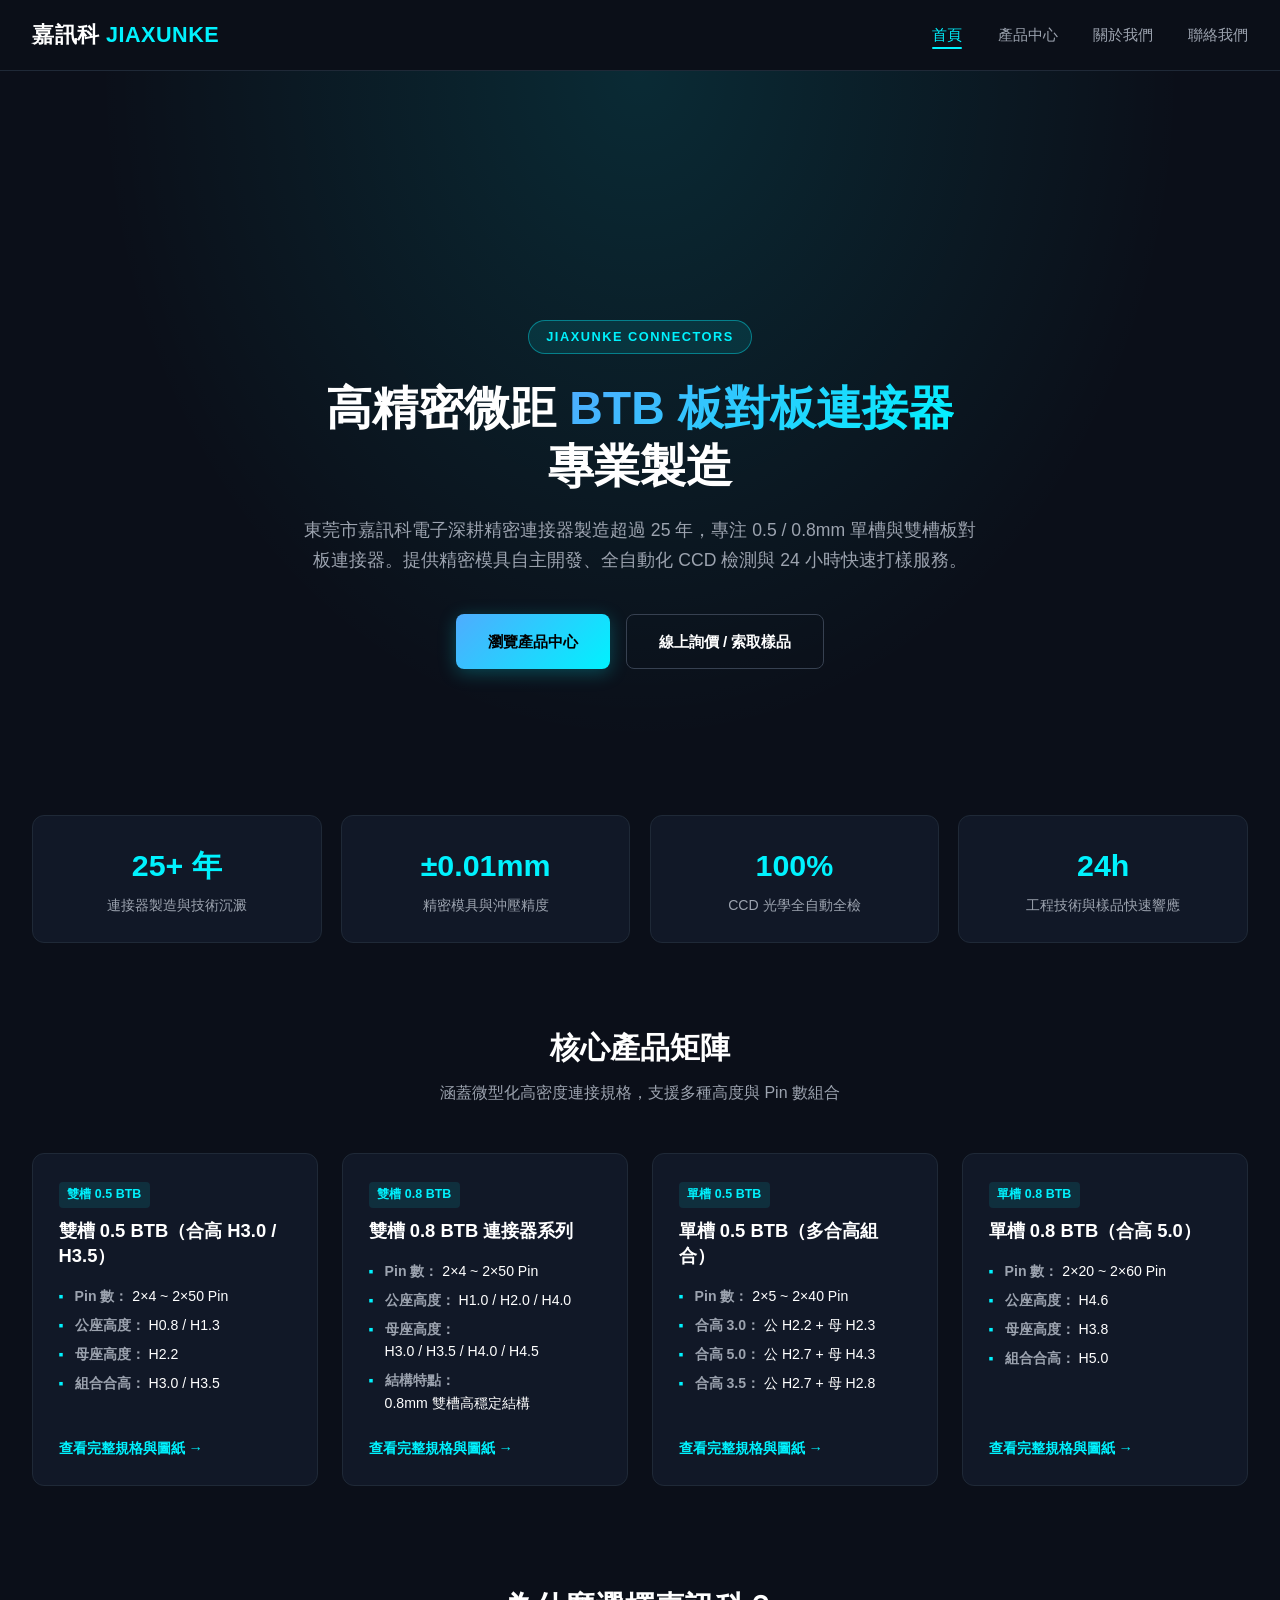
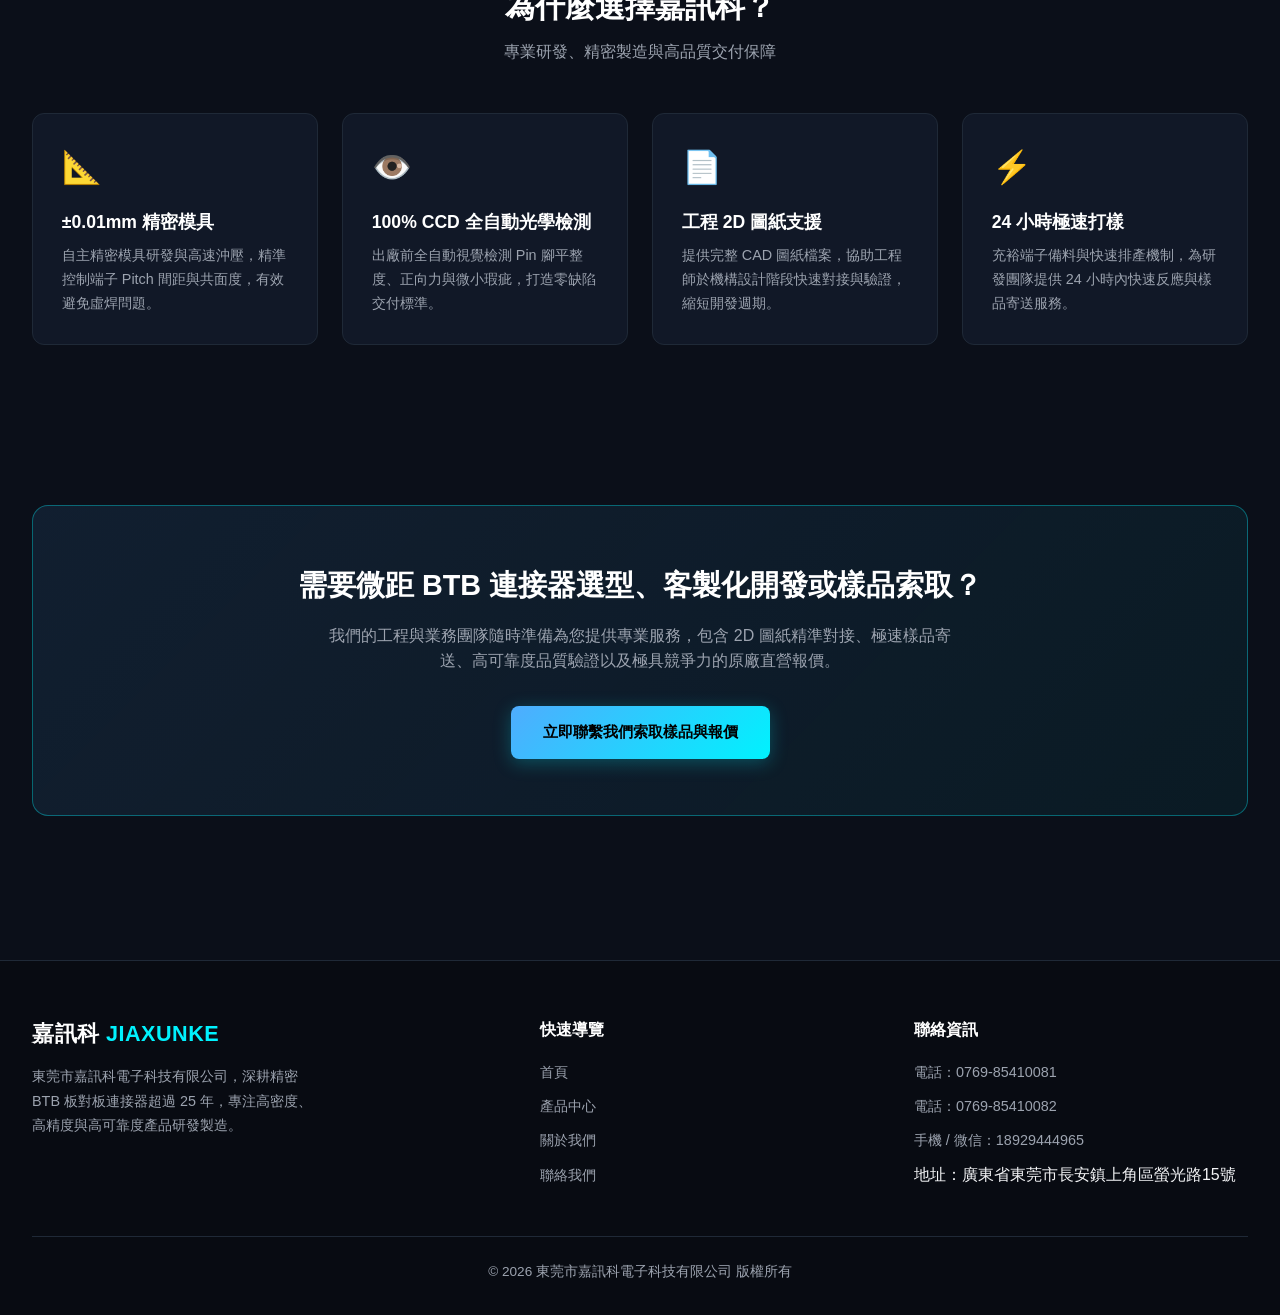
==== index.html @ 1407f73c "Add files via upload" ====
<!DOCTYPE html>
<html lang="zh-Hant">
<head>
  <meta charset="UTF-8">
  <meta http-equiv="X-UA-Compatible" content="IE=edge">
  <meta name="viewport" content="width=device-width, initial-scale=1.0">
  <title>東莞市嘉訊科電子科技有限公司 | 高精密微距 BTB 板對板連接器專業製造</title>
  <meta name="description" content="東莞市嘉訊科電子深耕精密連接器產業超過 25 年，專注 0.5mm / 0.8mm 單槽與雙槽 BTB 板對板連接器研發製造。提供精密模具自主開發、100% CCD 全檢與 24 小時快速打樣服務。">
  <meta name="keywords" content="嘉訊科, BTB連接器, 板對板連接器, 0.5mm BTB, 0.8mm BTB, 微距連接器, 東莞連接器廠, 精密模具開發">
  <meta name="author" content="東莞市嘉訊科電子科技有限公司">
  
  <!-- Open Graph -->
  <meta property="og:type" content="website">
  <meta property="og:title" content="東莞市嘉訊科電子科技有限公司 | 高精密微距 BTB 板對板連接器專業製造">
  <meta property="og:description" content="深耕 0.5/0.8mm BTB 板對板連接器，提供精密模具自主開發、全自動組裝與 24h 樣品響應。">
  <meta property="og:locale" content="zh_TW">
  
  <style>
    :root {
      --bg-main: #0B0F19;
      --bg-card: #111827;
      --bg-elevated: #1A2332;
      --accent: #00F2FE;
      --accent-blue: #4FACFE;
      --text-main: #F3F4F6;
      --text-muted: #9CA3AF;
      --border: #1F2937;
      --border-hover: #374151;
      --radius: 12px;
      --shadow: 0 10px 25px rgba(0, 0, 0, 0.4);
    }

    * { margin: 0; padding: 0; box-sizing: border-box; }
    html { scroll-behavior: smooth; }
    body {
      background-color: #0B0F19;
      background-color: var(--bg-main);
      color: var(--text-main);
      line-height: 1.6;
      font-family: "Microsoft YaHei", "微软雅黑", "PingFang TC", "Segoe UI", "Noto Sans TC", Arial, sans-serif;
      overflow-x: hidden;
    }

    a { text-decoration: none; color: inherit; }
    img { max-width: 100%; display: block; }

    /* ========== Header ========== */
    header {
      background-color: #0B0F19;
      background: rgba(11, 15, 25, 0.95);
      
      -webkit-
      position: fixed;
      top: 0;
      width: 100%;
      z-index: 1000;
      border-bottom: 1px solid var(--border);
    }
    .nav-container {
      max-width: 1280px;
      margin: 0 auto;
      display: flex;
      justify-content: space-between;
      align-items: center;
      padding: 1.1rem 2rem;
    }
    .logo {
      font-size: 1.35rem;
      font-weight: 700;
      color: #FFF;
      letter-spacing: 0.5px;
    }
    .logo span { color: var(--accent); }
    .nav-links {
      display: flex;
      gap: 2.2rem;
      list-style: none;
      align-items: center;
    }
    .nav-links a {
      color: var(--text-muted);
      font-size: 0.95rem;
      font-weight: 500;
      transition: color 0.25s;
      position: relative;
    }
    .nav-links a:hover,
    .nav-links a.active { color: var(--accent); }
    .nav-links a.active::after {
      content: "";
      position: absolute;
      bottom: -6px;
      left: 0;
      width: 100%;
      height: 2px;
      background: var(--accent);
      border-radius: 1px;
    }

    /* Hamburger */
    .menu-toggle {
      display: none;
      flex-direction: column;
      gap: 5px;
      cursor: pointer;
      z-index: 1001;
      padding: 6px;
      background: none;
      border: none;
    }
    .menu-toggle span {
      width: 24px;
      height: 2px;
      background: var(--text-main);
      border-radius: 2px;
      transition: all 0.3s ease;
    }
    .menu-toggle.open span:nth-child(1) { transform: translateY(7px) rotate(45deg); }
    .menu-toggle.open span:nth-child(2) { opacity: 0; }
    .menu-toggle.open span:nth-child(3) { transform: translateY(-7px) rotate(-45deg); }

    /* ========== Hero ========== */
    .hero {
      min-height: 88vh;
      display: flex;
      align-items: center;
      justify-content: center;
      text-align: center;
      padding: 8.5rem 2rem 5rem;
      background: radial-gradient(ellipse at 50% 0%, rgba(0, 242, 254, 0.12) 0%, transparent 60%);
      position: relative;
    }
    .hero-content { max-width: 920px; }
    .hero-tag {
      display: inline-block;
      padding: 0.35rem 1.1rem;
      background: rgba(0, 242, 254, 0.1);
      border: 1px solid rgba(0, 242, 254, 0.4);
      color: var(--accent);
      border-radius: 20px;
      font-size: 0.8rem;
      font-weight: 600;
      letter-spacing: 1.5px;
      margin-bottom: 1.6rem;
    }
    .hero h1 {
      font-size: clamp(2rem, 5vw, 2.9rem);
      font-weight: 800;
      color: #FFF;
      line-height: 1.25;
      margin-bottom: 1.3rem;
    }
    .hero h1 span {
      background: linear-gradient(135deg, var(--accent-blue), var(--accent));
      -webkit-background-clip: text;
      -webkit-text-fill-color: transparent;
      background-clip: text;
    }
    .hero p {
      font-size: 1.1rem;
      color: var(--text-muted);
      margin-bottom: 2.4rem;
      max-width: 680px;
      margin-left: auto;
      margin-right: auto;
      line-height: 1.7;
    }
    .btn-group {
      display: flex;
      gap: 1rem;
      justify-content: center;
      flex-wrap: wrap;
    }
    .btn-primary {
      display: inline-flex;
      align-items: center;
      justify-content: center;
      padding: 0.9rem 2rem;
      background: linear-gradient(135deg, var(--accent-blue), var(--accent));
      color: #000;
      font-weight: 600;
      border-radius: 8px;
      font-size: 0.95rem;
      transition: all 0.3s ease;
      box-shadow: 0 4px 18px rgba(0, 242, 254, 0.25);
    }
    .btn-primary:hover {
      transform: translateY(-2px);
      box-shadow: 0 8px 28px rgba(0, 242, 254, 0.4);
    }
    .btn-secondary {
      display: inline-flex;
      align-items: center;
      justify-content: center;
      padding: 0.9rem 2rem;
      background: transparent;
      border: 1px solid var(--border-hover);
      color: #FFF;
      font-weight: 600;
      border-radius: 8px;
      font-size: 0.95rem;
      transition: all 0.3s ease;
    }
    .btn-secondary:hover {
      border-color: var(--accent);
      color: var(--accent);
      transform: translateY(-2px);
    }

    /* ========== Stats ========== */
    .hero-stats {
      max-width: 1280px;
      margin: -3rem auto 0;
      padding: 0 2rem;
      display: grid;
      grid-template-columns: repeat(auto-fit, minmax(200px, 1fr));
      gap: 1.2rem;
      position: relative;
      z-index: 10;
    }
    .stat-item {
      background: var(--bg-card);
      border: 1px solid var(--border);
      border-radius: var(--radius);
      padding: 1.6rem 1.2rem;
      text-align: center;
      transition: border-color 0.3s, transform 0.3s;
    }
    .stat-item:hover {
      border-color: rgba(0, 242, 254, 0.35);
      transform: translateY(-3px);
    }
    .stat-num {
      font-size: 1.9rem;
      font-weight: 700;
      color: var(--accent);
      margin-bottom: 0.25rem;
    }
    .stat-desc {
      font-size: 0.88rem;
      color: var(--text-muted);
    }

    /* ========== Sections ========== */
    .section {
      max-width: 1280px;
      margin: 0 auto;
      padding: 5rem 2rem;
    }
    .section-title {
      text-align: center;
      margin-bottom: 3rem;
    }
    .section-title h2 {
      font-size: 1.9rem;
      color: #FFF;
      margin-bottom: 0.5rem;
      font-weight: 700;
    }
    .section-title p {
      color: var(--text-muted);
      font-size: 1rem;
    }

    /* Product Grid */
    .product-grid {
      display: grid;
      grid-template-columns: repeat(auto-fill, minmax(270px, 1fr));
      gap: 1.5rem;
    }
    .product-card {
      background: var(--bg-card);
      border: 1px solid var(--border);
      border-radius: var(--radius);
      padding: 1.6rem;
      transition: all 0.3s ease;
      display: flex;
      flex-direction: column;
      justify-content: space-between;
    }
    .product-card:hover {
      border-color: var(--accent);
      transform: translateY(-5px);
      box-shadow: var(--shadow);
    }
    .product-tag {
      display: inline-block;
      padding: 0.2rem 0.55rem;
      background: rgba(0, 242, 254, 0.1);
      color: var(--accent);
      font-size: 0.78rem;
      font-weight: 600;
      border-radius: 4px;
      margin-bottom: 0.7rem;
    }
    .product-card h3 {
      color: #FFF;
      font-size: 1.15rem;
      margin-bottom: 1rem;
      line-height: 1.35;
    }
    .spec-list {
      list-style: none;
      color: var(--text-muted);
      margin-bottom: 1.4rem;
      font-size: 0.88rem;
    }
    .spec-list li {
      margin-bottom: 0.4rem;
      padding-left: 1rem;
      position: relative;
    }
    .spec-list li::before {
      content: "▪";
      color: var(--accent);
      position: absolute;
      left: 0;
    }
    .spec-highlight {
      color: #FFF;
      font-weight: 500;
      white-space: nowrap;
    }
    .product-link {
      color: var(--accent);
      font-size: 0.9rem;
      font-weight: 600;
      display: inline-flex;
      align-items: center;
      gap: 0.35rem;
      transition: gap 0.25s;
    }
    .product-card:hover .product-link { gap: 0.6rem; }

    /* Features */
    .feature-grid {
      display: grid;
      grid-template-columns: repeat(auto-fit, minmax(250px, 1fr));
      gap: 1.5rem;
    }
    .feature-card {
      background: var(--bg-card);
      border: 1px solid var(--border);
      border-radius: var(--radius);
      padding: 1.8rem;
      transition: border-color 0.3s;
    }
    .feature-card:hover { border-color: rgba(0, 242, 254, 0.35); }
    .feature-icon {
      font-size: 2rem;
      margin-bottom: 0.9rem;
    }
    .feature-card h3 {
      color: #FFF;
      font-size: 1.1rem;
      margin-bottom: 0.5rem;
    }
    .feature-card p {
      color: var(--text-muted);
      font-size: 0.9rem;
      line-height: 1.65;
    }

    /* CTA */
    .cta-banner {
      background: linear-gradient(135deg, rgba(79, 172, 254, 0.1), rgba(0, 242, 254, 0.05));
      border: 1px solid rgba(0, 242, 254, 0.35);
      border-radius: 16px;
      padding: 3.5rem 2rem;
      text-align: center;
    }
    .cta-banner h2 {
      color: #FFF;
      font-size: 1.8rem;
      margin-bottom: 0.9rem;
    }
    .cta-banner p {
      color: var(--text-muted);
      max-width: 640px;
      margin: 0 auto 2rem;
      font-size: 1rem;
    }

    /* Footer */
    footer {
      border-top: 1px solid var(--border);
      background: #080B12;
      padding: 3.5rem 2rem 2rem;
      margin-top: 4rem;
    }
    .footer-inner {
      max-width: 1280px;
      margin: 0 auto;
      display: grid;
      grid-template-columns: 1.4fr 1fr 1fr;
      gap: 2.5rem;
      margin-bottom: 2.5rem;
    }
    .footer-brand .logo { margin-bottom: 0.8rem; display: inline-block; }
    .footer-brand p {
      color: var(--text-muted);
      font-size: 0.9rem;
      line-height: 1.7;
      max-width: 280px;
    }
    .footer-col h4 {
      color: #FFF;
      font-size: 1rem;
      margin-bottom: 1rem;
      font-weight: 600;
    }
    .footer-col ul { list-style: none; }
    .footer-col li { margin-bottom: 0.55rem; }
    .footer-col a {
      color: var(--text-muted);
      font-size: 0.9rem;
      transition: color 0.25s;
    }
    .footer-col a:hover { color: var(--accent); }
    .footer-bottom {
      max-width: 1280px;
      margin: 0 auto;
      padding-top: 1.5rem;
      border-top: 1px solid var(--border);
      text-align: center;
      color: var(--text-muted);
      font-size: 0.85rem;
    }

    /* Mobile */
    @media (max-width: 768px) {
      .menu-toggle { display: flex; }
      .nav-links {
        position: fixed;
        top: 0;
        right: -100%;
        width: 78%;
        max-width: 300px;
        height: 100vh;
        background: var(--bg-card);
        flex-direction: column;
        align-items: flex-start;
        padding: 5.5rem 2rem 2rem;
        transition: right 0.3s ease;
        border-left: 1px solid var(--border);
        gap: 0;
      }
      .nav-links.active { right: 0; }
      .nav-links li { width: 100%; }
      .nav-links a {
        display: block;
        font-size: 1.1rem;
        padding: 0.85rem 0;
        width: 100%;
      }
      .nav-links a.active::after { display: none; }
      .hero h1 { font-size: 1.85rem; }
      .btn-group { flex-direction: column; width: 100%; }
      .btn-primary, .btn-secondary { width: 100%; }
      .hero-stats { margin-top: -2rem; }
      .footer-inner { grid-template-columns: 1fr; gap: 2rem; }
    }

    /* Floating QQ Sidebar */
    .float-sidebar {
      position: fixed;
      right: 0;
      top: 50%;
      transform: translateY(-50%);
      z-index: 999;
      display: flex;
      flex-direction: column;
      gap: 2px;
    }
    .float-item {
      background: var(--bg-card);
      border: 1px solid var(--border);
      border-right: none;
      border-radius: 10px 0 0 10px;
      padding: 14px 12px;
      text-align: center;
      cursor: pointer;
      transition: all 0.3s;
      min-width: 70px;
      color: var(--text-muted);
      font-size: 0.8rem;
    }
    .float-item:hover {
      background: rgba(0, 242, 254, 0.08);
      color: var(--accent);
      border-color: var(--accent);
    }
    .float-item .icon {
      font-size: 1.6rem;
      display: block;
      margin-bottom: 4px;
    }
    .float-item.qq-float {
      background: linear-gradient(135deg, #12B7F5, #0D8ECF);
      color: #FFF;
      border-color: transparent;
    }
    .float-item.qq-float:hover {
      background: linear-gradient(135deg, #0D8ECF, #0A7AB8);
      color: #FFF;
    }

    .float-item.wx-float {
      background: linear-gradient(135deg, #07C160, #06AD56);
      color: #FFF;
      border-color: transparent;
    }
    .float-item.wx-float:hover {
      background: linear-gradient(135deg, #06AD56, #05964B);
      color: #FFF;
    }

    @media (max-width: 768px) {
      .float-sidebar {
        top: auto;
        bottom: 20px;
        transform: none;
        right: 12px;
        flex-direction: row;
      }
      .float-item {
        border-radius: 50%;
        min-width: 52px;
        padding: 12px 10px;
        border: 1px solid var(--border);
      }
      .float-item span:not(.icon) { display: none; }
    }

  </style>
</head>
<body>

  <!-- Header -->
  <header>
    <div class="nav-container">
      <a href="index.html" class="logo">嘉訊科 <span>JIAXUNKE</span></a>
      <button class="menu-toggle" id="mobile-menu" aria-label="開啟選單">
        <span></span><span></span><span></span>
      </button>
      <ul class="nav-links" id="nav-links">
        <li><a href="index.html" class="active">首頁</a></li>
        <li><a href="products.html">產品中心</a></li>
        <li><a href="about.html">關於我們</a></li>
        <li><a href="contact.html">聯絡我們</a></li>
      </ul>
    </div>
  </header>

  <!-- Hero -->
  <section class="hero">
    <div class="hero-content">
      <span class="hero-tag">JIAXUNKE CONNECTORS</span>
      <h1>高精密微距 <span>BTB 板對板連接器</span><br>專業製造</h1>
      <p>東莞市嘉訊科電子深耕精密連接器製造超過 25 年，專注 0.5 / 0.8mm 單槽與雙槽板對板連接器。提供精密模具自主開發、全自動化 CCD 檢測與 24 小時快速打樣服務。</p>
      <div class="btn-group">
        <a href="products.html" class="btn-primary">瀏覽產品中心</a>
        <a href="contact.html" class="btn-secondary">線上詢價 / 索取樣品</a>
      </div>
    </div>
  </section>

  <!-- Stats -->
  <div class="hero-stats">
    <div class="stat-item">
      <div class="stat-num">25+ 年</div>
      <div class="stat-desc">連接器製造與技術沉澱</div>
    </div>
    <div class="stat-item">
      <div class="stat-num">±0.01mm</div>
      <div class="stat-desc">精密模具與沖壓精度</div>
    </div>
    <div class="stat-item">
      <div class="stat-num">100%</div>
      <div class="stat-desc">CCD 光學全自動全檢</div>
    </div>
    <div class="stat-item">
      <div class="stat-num">24h</div>
      <div class="stat-desc">工程技術與樣品快速響應</div>
    </div>
  </div>

  <!-- Core Products -->
  <section class="section">
    <div class="section-title">
      <h2>核心產品矩陣</h2>
      <p>涵蓋微型化高密度連接規格，支援多種高度與 Pin 數組合</p>
    </div>
    <div class="product-grid">
      <div class="product-card">
        <div>
          <span class="product-tag">雙槽 0.5 BTB</span>
          <h3>雙槽 0.5 BTB（合高 H3.0 / H3.5）</h3>
          <ul class="spec-list">
            <li><strong>Pin 數：</strong> <span class="spec-highlight">2×4 ~ 2×50 Pin</span></li>
            <li><strong>公座高度：</strong> <span class="spec-highlight">H0.8 / H1.3</span></li>
            <li><strong>母座高度：</strong> <span class="spec-highlight">H2.2</span></li>
            <li><strong>組合合高：</strong> <span class="spec-highlight">H3.0 / H3.5</span></li>
          </ul>
        </div>
        <a href="products.html" class="product-link">查看完整規格與圖紙 →</a>
      </div>
      <div class="product-card">
        <div>
          <span class="product-tag">雙槽 0.8 BTB</span>
          <h3>雙槽 0.8 BTB 連接器系列</h3>
          <ul class="spec-list">
            <li><strong>Pin 數：</strong> <span class="spec-highlight">2×4 ~ 2×50 Pin</span></li>
            <li><strong>公座高度：</strong> <span class="spec-highlight">H1.0 / H2.0 / H4.0</span></li>
            <li><strong>母座高度：</strong> <span class="spec-highlight">H3.0 / H3.5 / H4.0 / H4.5</span></li>
            <li><strong>結構特點：</strong> <span class="spec-highlight">0.8mm 雙槽高穩定結構</span></li>
          </ul>
        </div>
        <a href="products.html" class="product-link">查看完整規格與圖紙 →</a>
      </div>
      <div class="product-card">
        <div>
          <span class="product-tag">單槽 0.5 BTB</span>
          <h3>單槽 0.5 BTB（多合高組合）</h3>
          <ul class="spec-list">
            <li><strong>Pin 數：</strong> <span class="spec-highlight">2×5 ~ 2×40 Pin</span></li>
            <li><strong>合高 3.0：</strong> <span class="spec-highlight">公 H2.2 + 母 H2.3</span></li>
            <li><strong>合高 5.0：</strong> <span class="spec-highlight">公 H2.7 + 母 H4.3</span></li>
            <li><strong>合高 3.5：</strong> <span class="spec-highlight">公 H2.7 + 母 H2.8</span></li>
          </ul>
        </div>
        <a href="products.html" class="product-link">查看完整規格與圖紙 →</a>
      </div>
      <div class="product-card">
        <div>
          <span class="product-tag">單槽 0.8 BTB</span>
          <h3>單槽 0.8 BTB（合高 5.0）</h3>
          <ul class="spec-list">
            <li><strong>Pin 數：</strong> <span class="spec-highlight">2×20 ~ 2×60 Pin</span></li>
            <li><strong>公座高度：</strong> <span class="spec-highlight">H4.6</span></li>
            <li><strong>母座高度：</strong> <span class="spec-highlight">H3.8</span></li>
            <li><strong>組合合高：</strong> <span class="spec-highlight">H5.0</span></li>
          </ul>
        </div>
        <a href="products.html" class="product-link">查看完整規格與圖紙 →</a>
      </div>
    </div>
  </section>

  <!-- Why Choose Us -->
  <section class="section" style="padding-top: 1rem;">
    <div class="section-title">
      <h2>為什麼選擇嘉訊科？</h2>
      <p>專業研發、精密製造與高品質交付保障</p>
    </div>
    <div class="feature-grid">
      <div class="feature-card">
        <div class="feature-icon">📐</div>
        <h3>±0.01mm 精密模具</h3>
        <p>自主精密模具研發與高速沖壓，精準控制端子 Pitch 間距與共面度，有效避免虛焊問題。</p>
      </div>
      <div class="feature-card">
        <div class="feature-icon">👁️</div>
        <h3>100% CCD 全自動光學檢測</h3>
        <p>出廠前全自動視覺檢測 Pin 腳平整度、正向力與微小瑕疵，打造零缺陷交付標準。</p>
      </div>
      <div class="feature-card">
        <div class="feature-icon">📄</div>
        <h3>工程 2D 圖紙支援</h3>
        <p>提供完整 CAD 圖紙檔案，協助工程師於機構設計階段快速對接與驗證，縮短開發週期。</p>
      </div>
      <div class="feature-card">
        <div class="feature-icon">⚡</div>
        <h3>24 小時極速打樣</h3>
        <p>充裕端子備料與快速排產機制，為研發團隊提供 24 小時內快速反應與樣品寄送服務。</p>
      </div>
    </div>
  </section>

  <!-- CTA -->
  <section class="section">
    <div class="cta-banner">
      <h2>需要微距 BTB 連接器選型、客製化開發或樣品索取？</h2>
      <p>我們的工程與業務團隊隨時準備為您提供專業服務，包含 2D 圖紙精準對接、極速樣品寄送、高可靠度品質驗證以及極具競爭力的原廠直營報價。</p>
      <a href="contact.html" class="btn-primary">立即聯繫我們索取樣品與報價</a>
    </div>
  </section>

  <!-- Footer -->
  <footer>
    <div class="footer-inner">
      <div class="footer-brand">
        <a href="index.html" class="logo">嘉訊科 <span>JIAXUNKE</span></a>
        <p>東莞市嘉訊科電子科技有限公司，深耕精密 BTB 板對板連接器超過 25 年，專注高密度、高精度與高可靠度產品研發製造。</p>
      </div>
      <div class="footer-col">
        <h4>快速導覽</h4>
        <ul>
          <li><a href="index.html">首頁</a></li>
          <li><a href="products.html">產品中心</a></li>
          <li><a href="about.html">關於我們</a></li>
          <li><a href="contact.html">聯絡我們</a></li>
        </ul>
      </div>
      <div class="footer-col">
        <h4>聯絡資訊</h4>
        <ul>
          <li><a href="tel:076985410081">電話：0769-85410081</a></li>
          <li><a href="tel:076985410082">電話：0769-85410082</a></li>
          <li><a href="tel:18929444965">手機 / 微信：18929444965</a></li>
          <li>地址：廣東省東莞市長安鎮上角區螢光路15號</li>
        </ul>
      </div>
    </div>
    <div class="footer-bottom">
      © 2026 東莞市嘉訊科電子科技有限公司 版權所有
    </div>
  </footer>

  <script>
    const mobileMenu = document.getElementById('mobile-menu');
    const navLinks = document.getElementById('nav-links');
    mobileMenu.addEventListener('click', () => {
      mobileMenu.classList.toggle('open');
      navLinks.classList.toggle('active');
    });
    document.querySelectorAll('.nav-links a').forEach(link => {
      link.addEventListener('click', () => {
        mobileMenu.classList.remove('open');
        navLinks.classList.remove('active');
      });
    });

  </script>

  <!-- 右側浮動客服 -->
  <!-- 右側浮動客服 -->
  

</body>
</html>
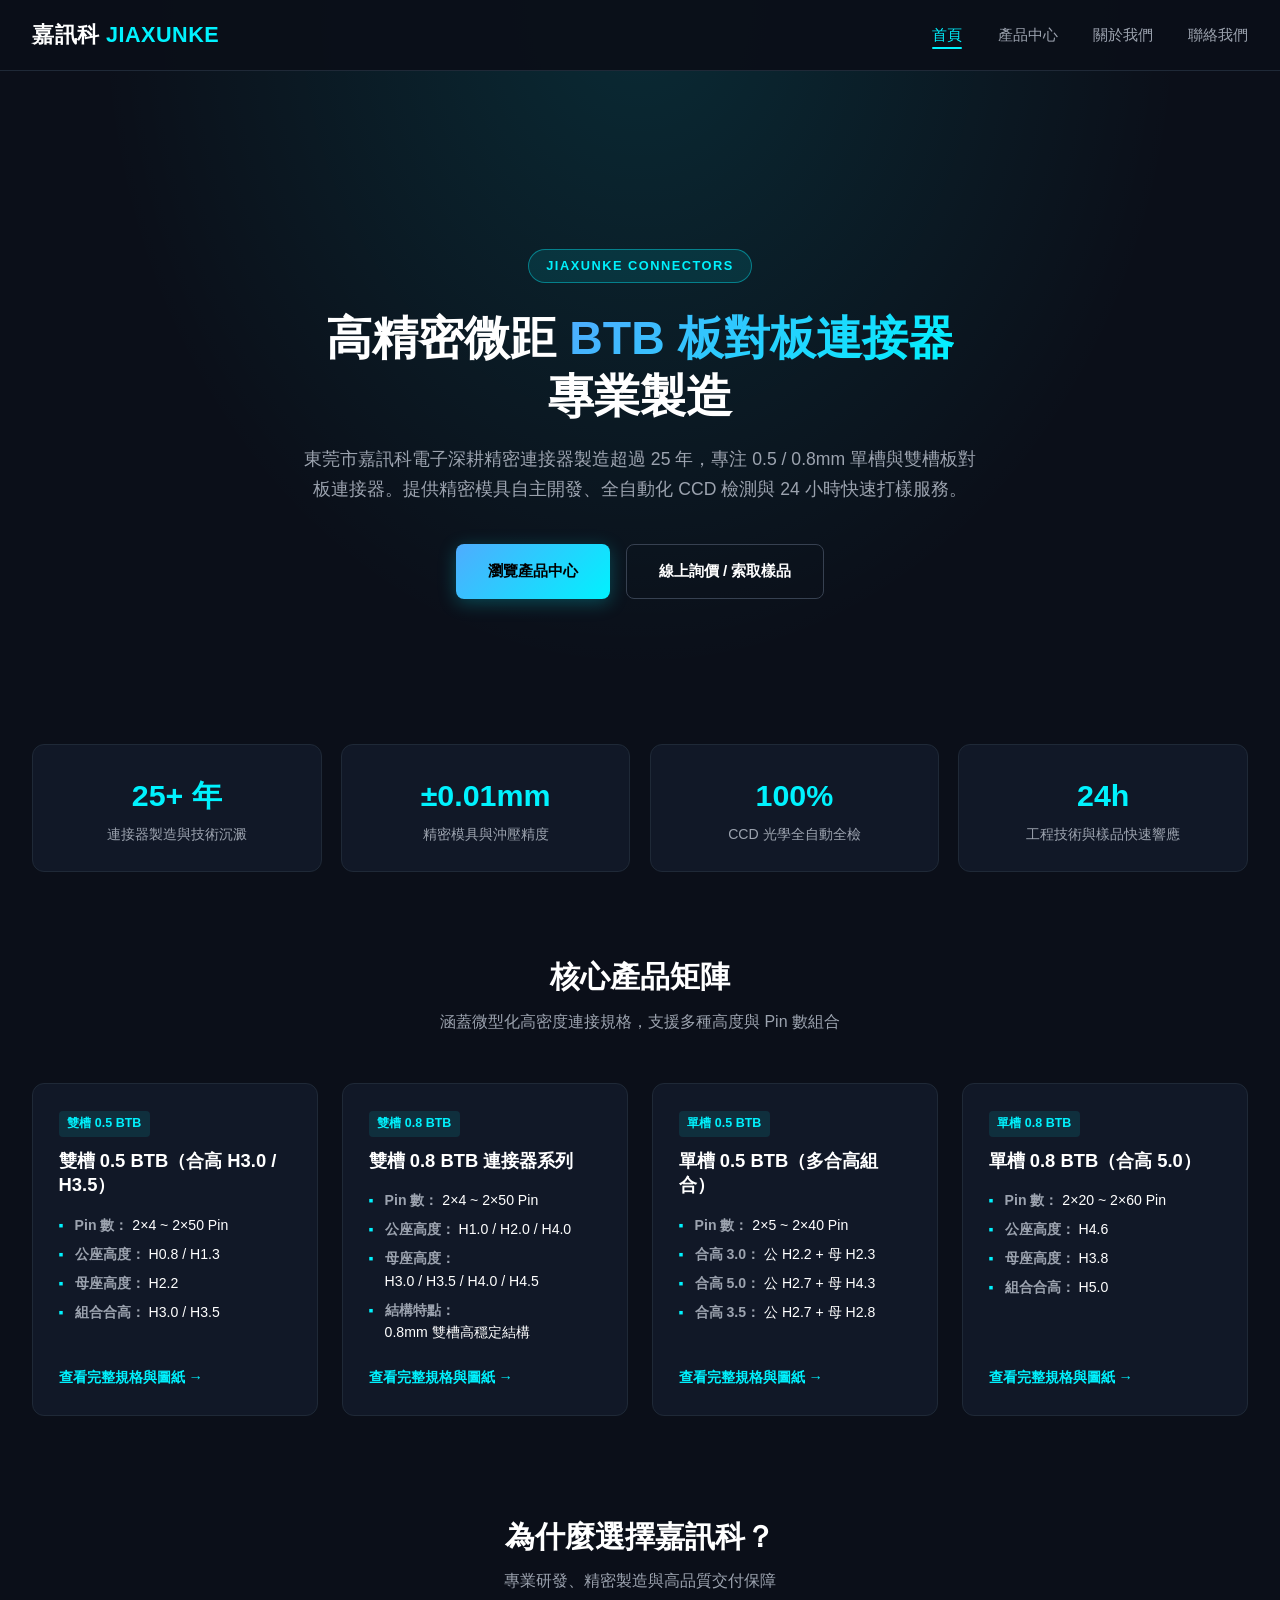
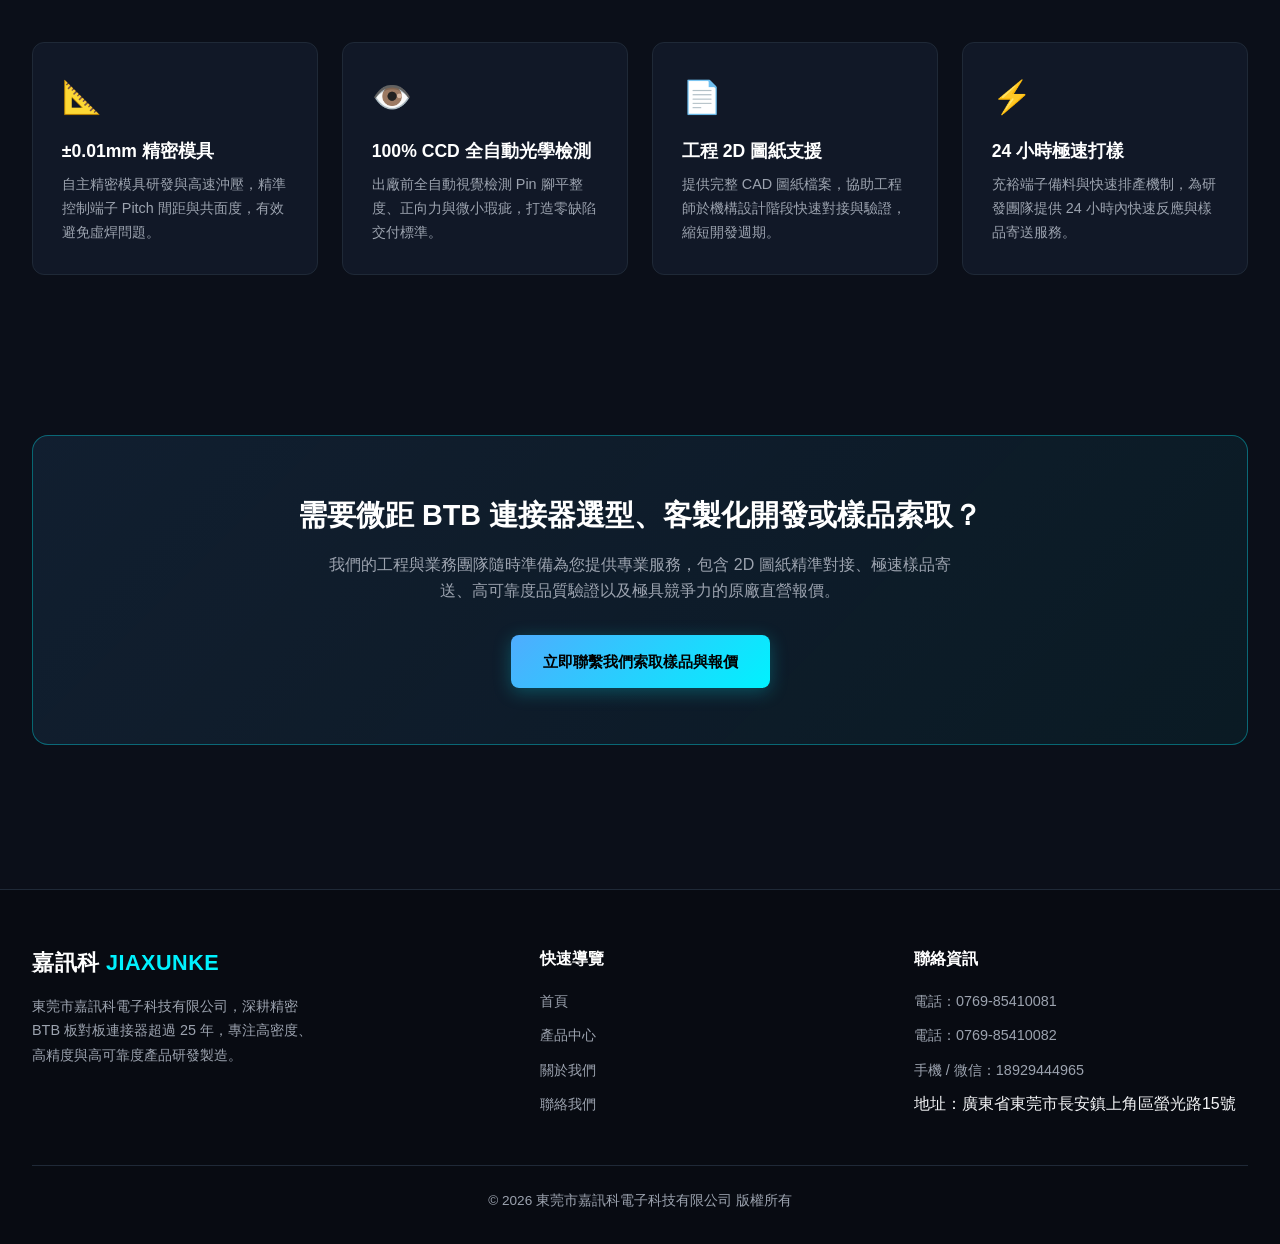
==== commit b23a473a: "Add files via upload" ====
--- a/index.html
+++ b/index.html
@@ -48,8 +48,6 @@
     header {
       background-color: #0B0F19;
       background: rgba(11, 15, 25, 0.95);
-      
-      -webkit-
       position: fixed;
       top: 0;
       width: 100%;
@@ -427,31 +425,62 @@
       font-size: 0.85rem;
     }
 
+    /* Mobile menu backdrop */
+    .nav-backdrop {
+      display: none;
+      position: fixed;
+      top: 0;
+      left: 0;
+      width: 100%;
+      height: 100%;
+      background: rgba(0, 0, 0, 0.55);
+      z-index: 1001;
+    }
+    .nav-backdrop.active { display: block; }
+
     /* Mobile */
     @media (max-width: 768px) {
-      .menu-toggle { display: flex; }
+      .menu-toggle {
+        display: flex;
+        position: relative;
+        z-index: 1003;
+      }
       .nav-links {
         position: fixed;
         top: 0;
         right: -100%;
         width: 78%;
         max-width: 300px;
+        height: 100%;
         height: 100vh;
+        background: #111827;
         background: var(--bg-card);
         flex-direction: column;
         align-items: flex-start;
         padding: 5.5rem 2rem 2rem;
         transition: right 0.3s ease;
+        border-left: 1px solid #1F2937;
         border-left: 1px solid var(--border);
         gap: 0;
+        z-index: 1002;
+        overflow-y: auto;
+        -webkit-overflow-scrolling: touch;
+        box-shadow: -8px 0 24px rgba(0, 0, 0, 0.4);
       }
       .nav-links.active { right: 0; }
-      .nav-links li { width: 100%; }
+      .nav-links li {
+        width: 100%;
+        display: block;
+      }
       .nav-links a {
         display: block;
         font-size: 1.1rem;
-        padding: 0.85rem 0;
+        padding: 0.95rem 0;
         width: 100%;
+        color: #F3F4F6;
+        position: relative;
+        z-index: 1;
+        pointer-events: auto;
       }
       .nav-links a.active::after { display: none; }
       .hero h1 { font-size: 1.85rem; }
@@ -718,19 +747,51 @@
   </footer>
 
   <script>
-    const mobileMenu = document.getElementById('mobile-menu');
-    const navLinks = document.getElementById('nav-links');
-    mobileMenu.addEventListener('click', () => {
-      mobileMenu.classList.toggle('open');
-      navLinks.classList.toggle('active');
-    });
-    document.querySelectorAll('.nav-links a').forEach(link => {
-      link.addEventListener('click', () => {
-        mobileMenu.classList.remove('open');
-        navLinks.classList.remove('active');
-      });
-    });
-
+    (function() {
+      var mobileMenu = document.getElementById('mobile-menu');
+      var navLinks = document.getElementById('nav-links');
+      var backdrop = document.getElementById('nav-backdrop');
+
+      function openMenu() {
+        if (mobileMenu) mobileMenu.classList.add('open');
+        if (navLinks) navLinks.classList.add('active');
+        if (backdrop) backdrop.classList.add('active');
+        document.body.style.overflow = 'hidden';
+      }
+      function closeMenu() {
+        if (mobileMenu) mobileMenu.classList.remove('open');
+        if (navLinks) navLinks.classList.remove('active');
+        if (backdrop) backdrop.classList.remove('active');
+        document.body.style.overflow = '';
+      }
+      function toggleMenu(e) {
+        if (e) { e.preventDefault(); e.stopPropagation(); }
+        if (navLinks && navLinks.classList.contains('active')) closeMenu();
+        else openMenu();
+      }
+
+      if (mobileMenu) {
+        mobileMenu.addEventListener('click', toggleMenu);
+        mobileMenu.addEventListener('touchend', function(e) {
+          e.preventDefault();
+          toggleMenu(e);
+        }, { passive: false });
+      }
+      if (backdrop) {
+        backdrop.addEventListener('click', closeMenu);
+        backdrop.addEventListener('touchend', function(e) {
+          e.preventDefault();
+          closeMenu();
+        }, { passive: false });
+      }
+      if (navLinks) {
+        navLinks.querySelectorAll('a').forEach(function(link) {
+          link.addEventListener('click', function() {
+            closeMenu();
+          });
+        });
+      }
+    })();
   </script>
 
   <!-- 右側浮動客服 -->
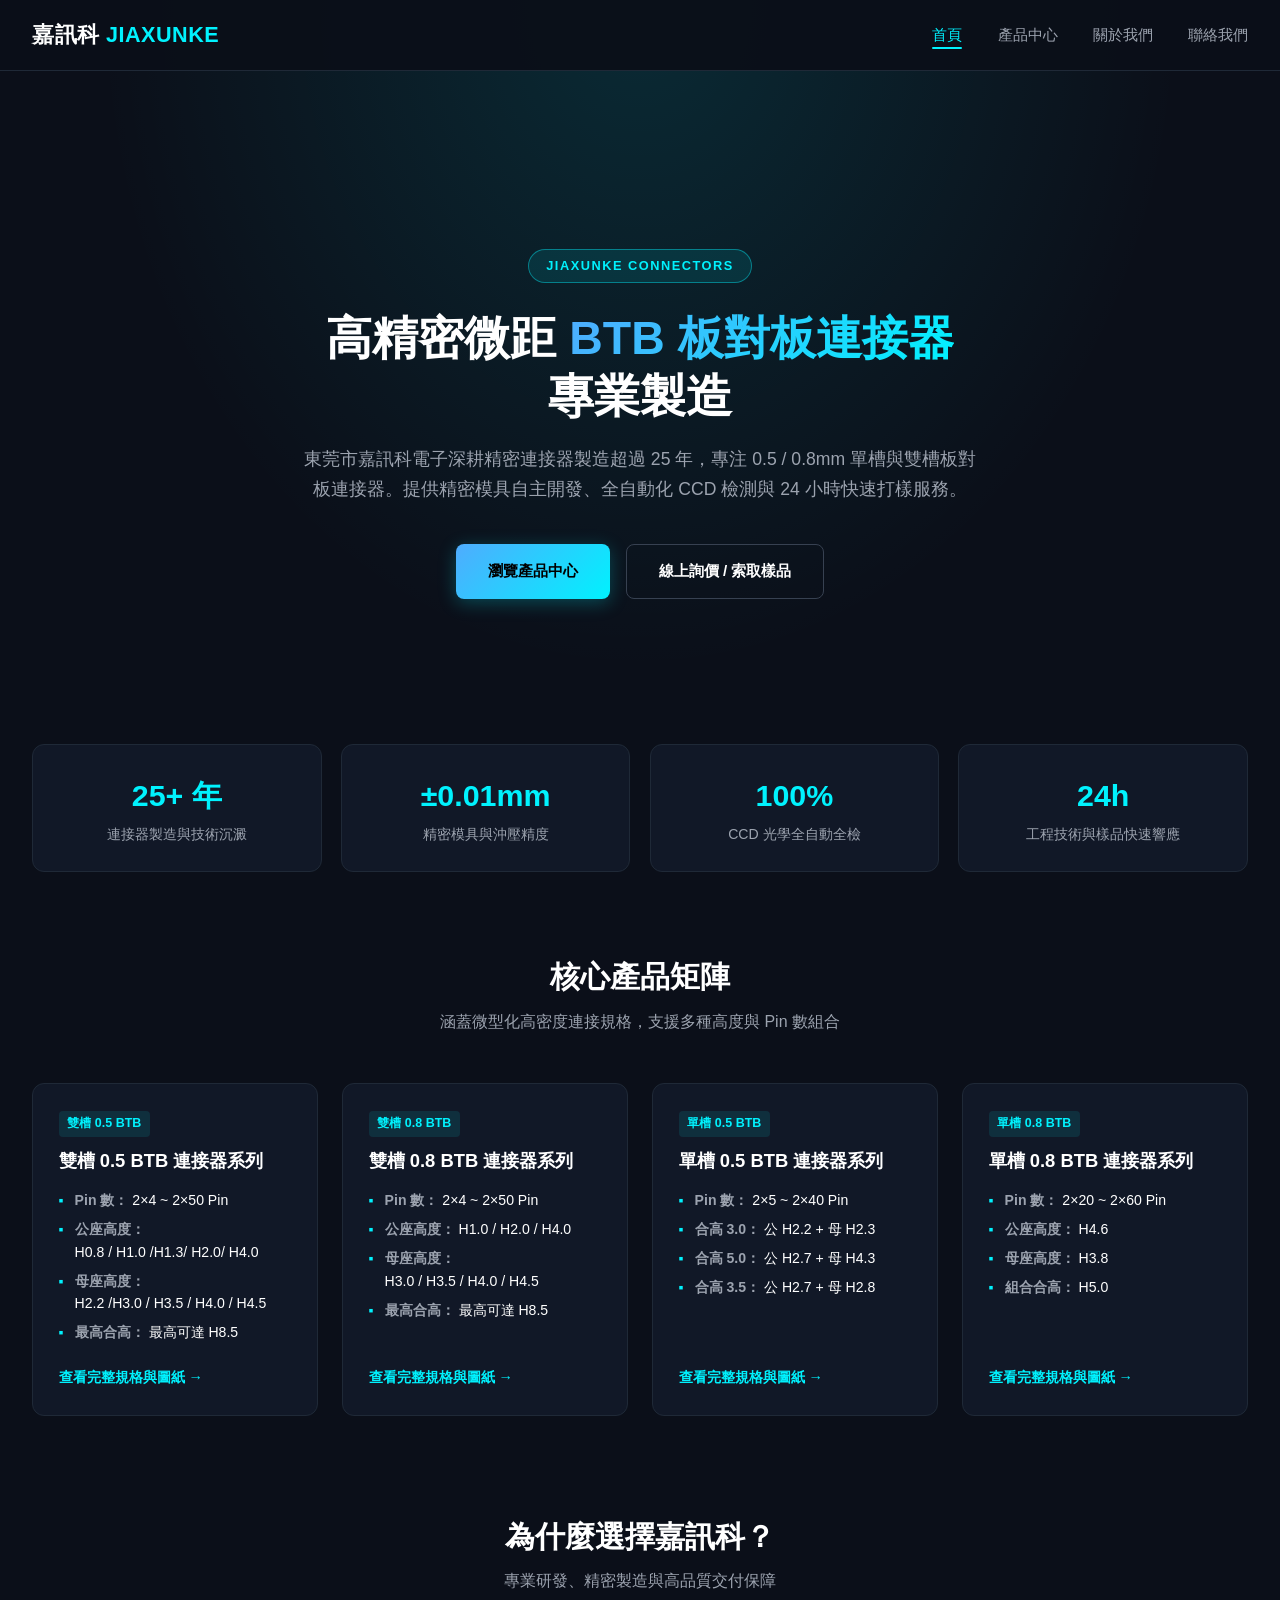
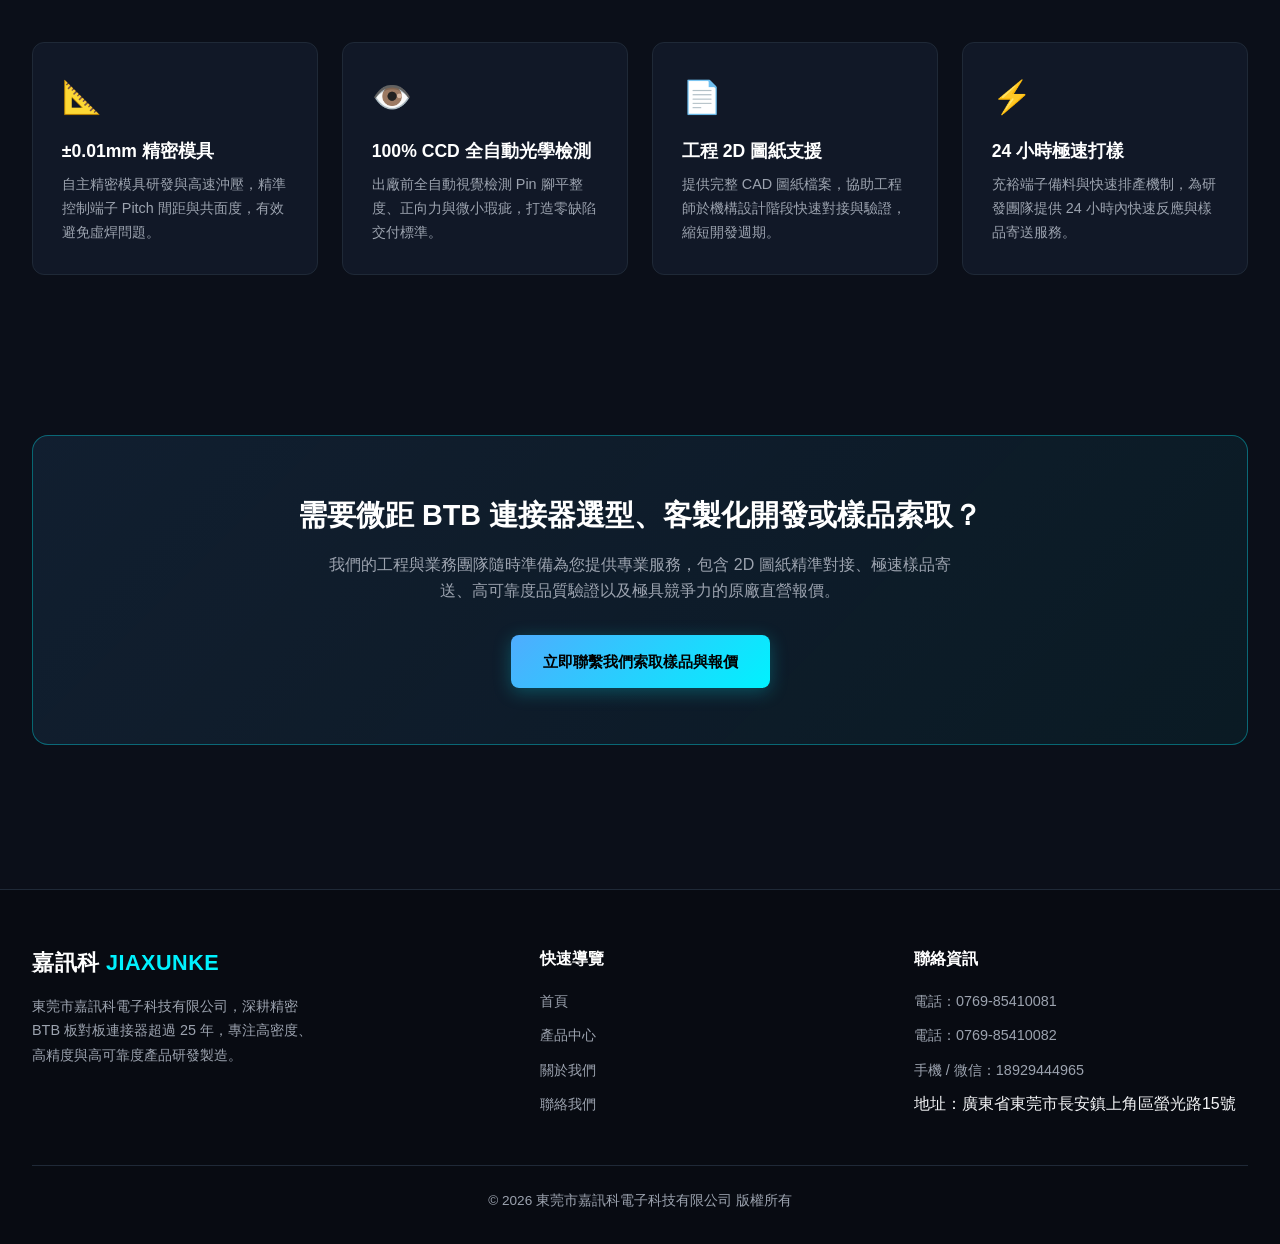
==== commit a5a16cac: "Add files via upload" ====
--- a/index.html
+++ b/index.html
@@ -624,12 +624,12 @@
       <div class="product-card">
         <div>
           <span class="product-tag">雙槽 0.5 BTB</span>
-          <h3>雙槽 0.5 BTB（合高 H3.0 / H3.5）</h3>
+          <h3>雙槽 0.5 BTB 連接器系列</h3>
           <ul class="spec-list">
             <li><strong>Pin 數：</strong> <span class="spec-highlight">2×4 ~ 2×50 Pin</span></li>
-            <li><strong>公座高度：</strong> <span class="spec-highlight">H0.8 / H1.3</span></li>
-            <li><strong>母座高度：</strong> <span class="spec-highlight">H2.2</span></li>
-            <li><strong>組合合高：</strong> <span class="spec-highlight">H3.0 / H3.5</span></li>
+            <li><strong>公座高度：</strong> <span class="spec-highlight">H0.8 / H1.0 /H1.3/ H2.0/ H4.0</span></li>
+            <li><strong>母座高度：</strong> <span class="spec-highlight">H2.2 /H3.0 / H3.5 / H4.0 / H4.5</span></li>
+            <li><strong>最高合高：</strong> <span class="spec-highlight">最高可達 H8.5</span></li>
           </ul>
         </div>
         <a href="products.html" class="product-link">查看完整規格與圖紙 →</a>
@@ -642,7 +642,7 @@
             <li><strong>Pin 數：</strong> <span class="spec-highlight">2×4 ~ 2×50 Pin</span></li>
             <li><strong>公座高度：</strong> <span class="spec-highlight">H1.0 / H2.0 / H4.0</span></li>
             <li><strong>母座高度：</strong> <span class="spec-highlight">H3.0 / H3.5 / H4.0 / H4.5</span></li>
-            <li><strong>結構特點：</strong> <span class="spec-highlight">0.8mm 雙槽高穩定結構</span></li>
+            <li><strong>最高合高：</strong> <span class="spec-highlight">最高可達 H8.5</span></li>
           </ul>
         </div>
         <a href="products.html" class="product-link">查看完整規格與圖紙 →</a>
@@ -650,7 +650,7 @@
       <div class="product-card">
         <div>
           <span class="product-tag">單槽 0.5 BTB</span>
-          <h3>單槽 0.5 BTB（多合高組合）</h3>
+          <h3>單槽 0.5 BTB 連接器系列</h3>
           <ul class="spec-list">
             <li><strong>Pin 數：</strong> <span class="spec-highlight">2×5 ~ 2×40 Pin</span></li>
             <li><strong>合高 3.0：</strong> <span class="spec-highlight">公 H2.2 + 母 H2.3</span></li>
@@ -663,7 +663,7 @@
       <div class="product-card">
         <div>
           <span class="product-tag">單槽 0.8 BTB</span>
-          <h3>單槽 0.8 BTB（合高 5.0）</h3>
+          <h3>單槽 0.8 BTB 連接器系列</h3>
           <ul class="spec-list">
             <li><strong>Pin 數：</strong> <span class="spec-highlight">2×20 ~ 2×60 Pin</span></li>
             <li><strong>公座高度：</strong> <span class="spec-highlight">H4.6</span></li>
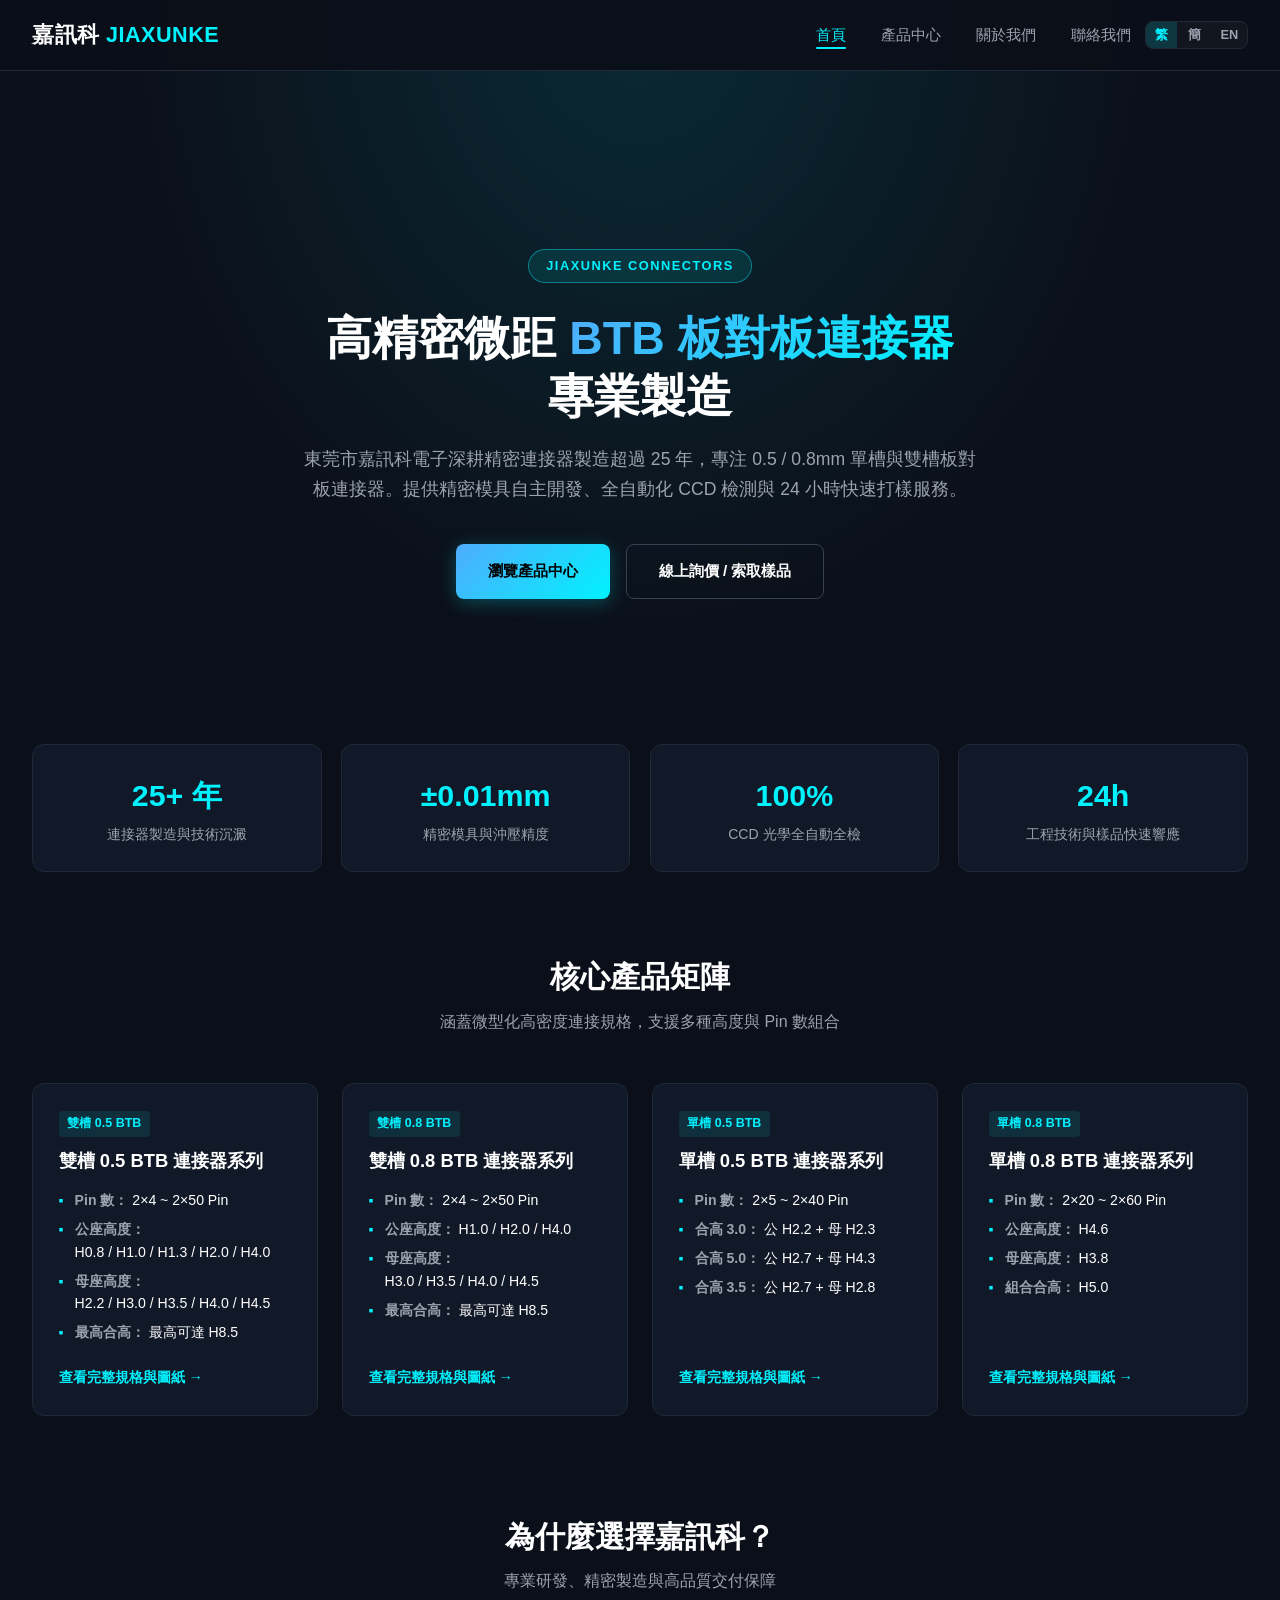
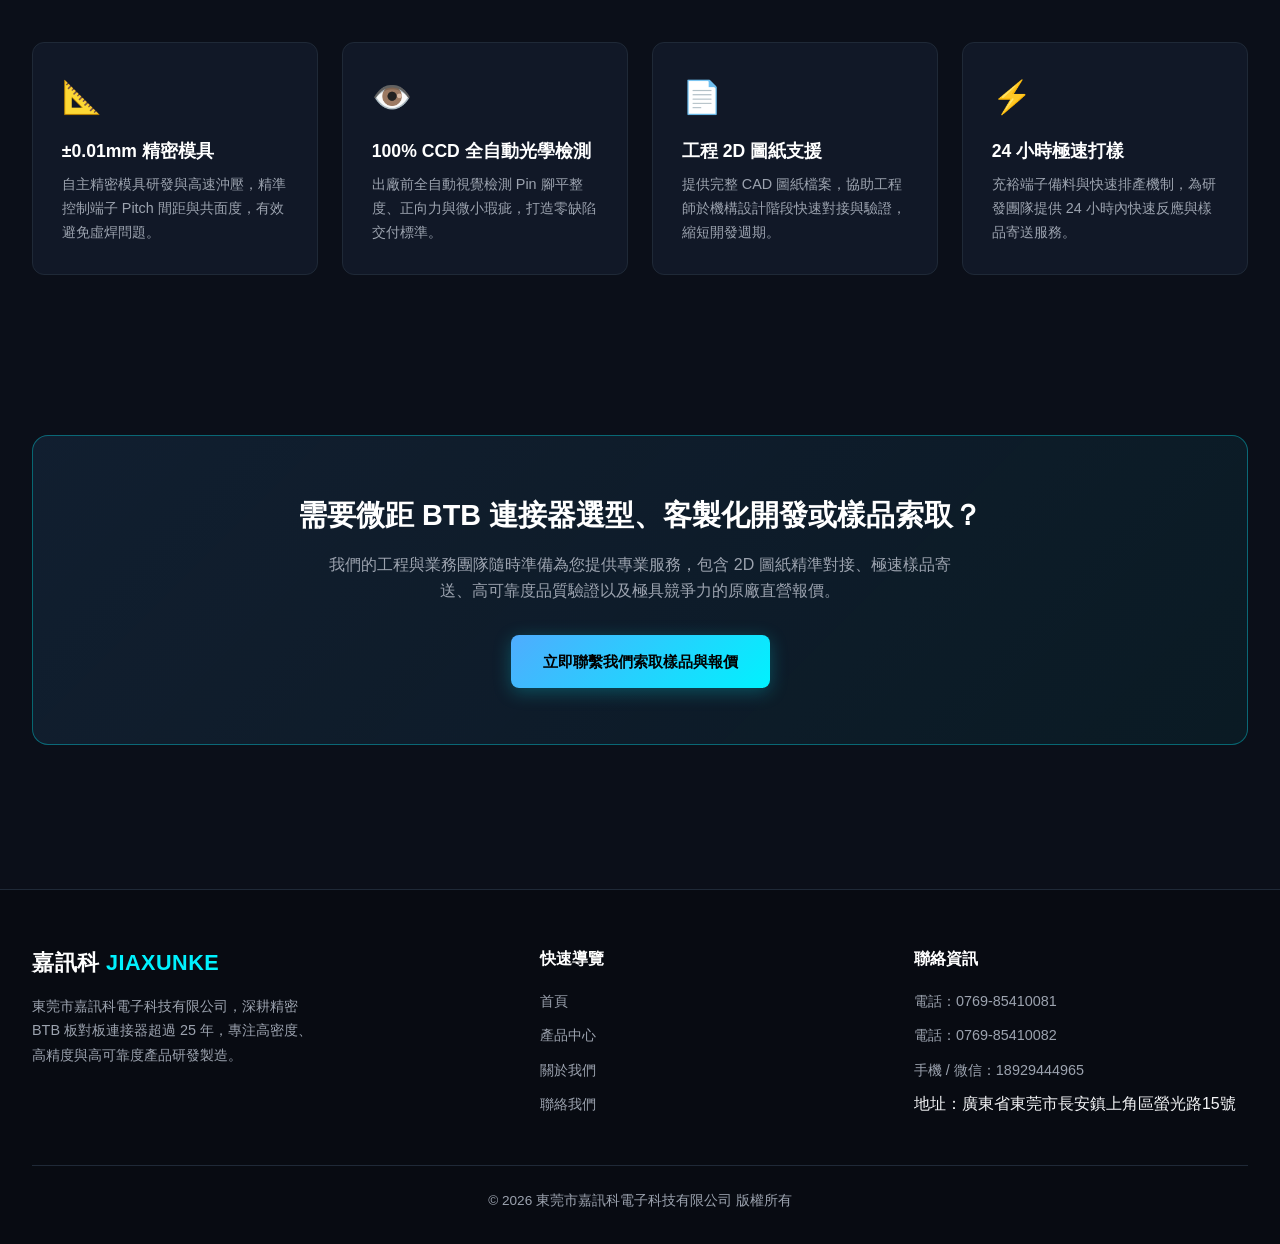
==== commit 84d94404: "Add files via upload" ====
--- a/index.html
+++ b/index.html
@@ -425,6 +425,55 @@
       font-size: 0.85rem;
     }
 
+
+    /* Language switcher */
+    .nav-right {
+      display: flex;
+      align-items: center;
+      gap: 14px;
+      margin-left: auto;
+    }
+    .lang-switch {
+      display: inline-flex;
+      align-items: center;
+      gap: 2px;
+      border: 1px solid var(--border);
+      border-radius: 8px;
+      overflow: hidden;
+      background: rgba(255,255,255,0.03);
+    }
+    .lang-btn {
+      background: transparent;
+      border: none;
+      color: var(--text-muted);
+      font-size: 0.8rem;
+      font-weight: 600;
+      padding: 0.35rem 0.55rem;
+      cursor: pointer;
+      font-family: inherit;
+      line-height: 1.2;
+      transition: all 0.2s;
+    }
+    .lang-btn:hover { color: var(--accent); }
+    .lang-btn.active {
+      background: rgba(0, 242, 254, 0.15);
+      color: var(--accent);
+    }
+    @media (max-width: 768px) {
+      .nav-right {
+        margin-left: auto;
+        margin-right: 8px;
+        gap: 8px;
+      }
+      .nav-right .nav-links {
+        /* still the slide panel */
+      }
+      .lang-switch {
+        position: relative;
+        z-index: 1003;
+      }
+    }
+
     /* Mobile menu backdrop */
     .nav-backdrop {
       display: none;
@@ -444,7 +493,14 @@
         display: flex;
         position: relative;
         z-index: 1003;
+        order: 3;
       }
+      .nav-right {
+        margin-left: auto;
+        margin-right: 4px;
+        order: 2;
+      }
+      .logo { order: 1; }
       .nav-links {
         position: fixed;
         top: 0;
@@ -569,27 +625,35 @@
   <header>
     <div class="nav-container">
       <a href="index.html" class="logo">嘉訊科 <span>JIAXUNKE</span></a>
+      <div class="nav-right">
+        <ul class="nav-links" id="nav-links">
+          <li><a href="index.html" class="active" data-i18n="nav_home">首頁</a></li>
+          <li><a href="products.html" data-i18n="nav_products">產品中心</a></li>
+          <li><a href="about.html" data-i18n="nav_about">關於我們</a></li>
+          <li><a href="contact.html" data-i18n="nav_contact">聯絡我們</a></li>
+        </ul>
+        <div class="lang-switch" id="lang-switch" aria-label="Language">
+          <button type="button" class="lang-btn active" data-lang="zh-Hant">繁</button>
+          <button type="button" class="lang-btn" data-lang="zh-Hans">簡</button>
+          <button type="button" class="lang-btn" data-lang="en">EN</button>
+        </div>
+      </div>
       <button class="menu-toggle" id="mobile-menu" aria-label="開啟選單">
         <span></span><span></span><span></span>
       </button>
-      <ul class="nav-links" id="nav-links">
-        <li><a href="index.html" class="active">首頁</a></li>
-        <li><a href="products.html">產品中心</a></li>
-        <li><a href="about.html">關於我們</a></li>
-        <li><a href="contact.html">聯絡我們</a></li>
-      </ul>
     </div>
   </header>
+  <div class="nav-backdrop" id="nav-backdrop" aria-hidden="true"></div>
 
   <!-- Hero -->
   <section class="hero">
     <div class="hero-content">
-      <span class="hero-tag">JIAXUNKE CONNECTORS</span>
-      <h1>高精密微距 <span>BTB 板對板連接器</span><br>專業製造</h1>
-      <p>東莞市嘉訊科電子深耕精密連接器製造超過 25 年，專注 0.5 / 0.8mm 單槽與雙槽板對板連接器。提供精密模具自主開發、全自動化 CCD 檢測與 24 小時快速打樣服務。</p>
+      <span class="hero-tag" data-i18n="hero_tag">JIAXUNKE CONNECTORS</span>
+      <h1 data-i18n="hero_h1">高精密微距 <span>BTB 板對板連接器</span><br>專業製造</h1>
+      <p data-i18n="hero_p">東莞市嘉訊科電子深耕精密連接器製造超過 25 年，專注 0.5 / 0.8mm 單槽與雙槽板對板連接器。提供精密模具自主開發、全自動化 CCD 檢測與 24 小時快速打樣服務。</p>
       <div class="btn-group">
-        <a href="products.html" class="btn-primary">瀏覽產品中心</a>
-        <a href="contact.html" class="btn-secondary">線上詢價 / 索取樣品</a>
+        <a href="products.html" class="btn-primary" data-i18n="btn_products">瀏覽產品中心</a>
+        <a href="contact.html" class="btn-secondary" data-i18n="btn_inquiry">線上詢價 / 索取樣品</a>
       </div>
     </div>
   </section>
@@ -597,81 +661,81 @@
   <!-- Stats -->
   <div class="hero-stats">
     <div class="stat-item">
-      <div class="stat-num">25+ 年</div>
-      <div class="stat-desc">連接器製造與技術沉澱</div>
+      <div class="stat-num" data-i18n="stat1_n">25+ 年</div>
+      <div class="stat-desc" data-i18n="stat1_d">連接器製造與技術沉澱</div>
     </div>
     <div class="stat-item">
-      <div class="stat-num">±0.01mm</div>
-      <div class="stat-desc">精密模具與沖壓精度</div>
+      <div class="stat-num" data-i18n="stat2_n">±0.01mm</div>
+      <div class="stat-desc" data-i18n="stat2_d">精密模具與沖壓精度</div>
     </div>
     <div class="stat-item">
-      <div class="stat-num">100%</div>
-      <div class="stat-desc">CCD 光學全自動全檢</div>
+      <div class="stat-num" data-i18n="stat3_n">100%</div>
+      <div class="stat-desc" data-i18n="stat3_d">CCD 光學全自動全檢</div>
     </div>
     <div class="stat-item">
-      <div class="stat-num">24h</div>
-      <div class="stat-desc">工程技術與樣品快速響應</div>
+      <div class="stat-num" data-i18n="stat4_n">24h</div>
+      <div class="stat-desc" data-i18n="stat4_d">工程技術與樣品快速響應</div>
     </div>
   </div>
 
   <!-- Core Products -->
   <section class="section">
     <div class="section-title">
-      <h2>核心產品矩陣</h2>
-      <p>涵蓋微型化高密度連接規格，支援多種高度與 Pin 數組合</p>
+      <h2 data-i18n="sec_prod_h">核心產品矩陣</h2>
+      <p data-i18n="sec_prod_p">涵蓋微型化高密度連接規格，支援多種高度與 Pin 數組合</p>
     </div>
     <div class="product-grid">
       <div class="product-card">
         <div>
-          <span class="product-tag">雙槽 0.5 BTB</span>
-          <h3>雙槽 0.5 BTB 連接器系列</h3>
+          <span class="product-tag" data-i18n="p1_tag">雙槽 0.5 BTB</span>
+          <h3 data-i18n="p1_h">雙槽 0.5 BTB 連接器系列</h3>
           <ul class="spec-list">
-            <li><strong>Pin 數：</strong> <span class="spec-highlight">2×4 ~ 2×50 Pin</span></li>
-            <li><strong>公座高度：</strong> <span class="spec-highlight">H0.8 / H1.0 /H1.3/ H2.0/ H4.0</span></li>
-            <li><strong>母座高度：</strong> <span class="spec-highlight">H2.2 /H3.0 / H3.5 / H4.0 / H4.5</span></li>
-            <li><strong>最高合高：</strong> <span class="spec-highlight">最高可達 H8.5</span></li>
+            <li data-i18n="p1_s1"><strong>Pin 數：</strong> <span class="spec-highlight">2×4 ~ 2×50 Pin</span></li>
+            <li data-i18n="p1_s2"><strong>公座高度：</strong> <span class="spec-highlight">H0.8 / H1.0 / H1.3 / H2.0 / H4.0</span></li>
+            <li data-i18n="p1_s3"><strong>母座高度：</strong> <span class="spec-highlight">H2.2 / H3.0 / H3.5 / H4.0 / H4.5</span></li>
+            <li data-i18n="p1_s4"><strong>最高合高：</strong> <span class="spec-highlight">最高可達 H8.5</span></li>
           </ul>
         </div>
-        <a href="products.html" class="product-link">查看完整規格與圖紙 →</a>
+        <a href="products.html" class="product-link" data-i18n="view_more">查看完整規格與圖紙 →</a>
       </div>
       <div class="product-card">
         <div>
-          <span class="product-tag">雙槽 0.8 BTB</span>
-          <h3>雙槽 0.8 BTB 連接器系列</h3>
+          <span class="product-tag" data-i18n="p2_tag">雙槽 0.8 BTB</span>
+          <h3 data-i18n="p2_h">雙槽 0.8 BTB 連接器系列</h3>
           <ul class="spec-list">
-            <li><strong>Pin 數：</strong> <span class="spec-highlight">2×4 ~ 2×50 Pin</span></li>
-            <li><strong>公座高度：</strong> <span class="spec-highlight">H1.0 / H2.0 / H4.0</span></li>
-            <li><strong>母座高度：</strong> <span class="spec-highlight">H3.0 / H3.5 / H4.0 / H4.5</span></li>
-            <li><strong>最高合高：</strong> <span class="spec-highlight">最高可達 H8.5</span></li>
+            <li data-i18n="p2_s1"><strong>Pin 數：</strong> <span class="spec-highlight">2×4 ~ 2×50 Pin</span></li>
+            <li data-i18n="p2_s2"><strong>公座高度：</strong> <span class="spec-highlight">H1.0 / H2.0 / H4.0</span></li>
+            <li data-i18n="p2_s3"><strong>母座高度：</strong> <span class="spec-highlight">H3.0 / H3.5 / H4.0 / H4.5</span></li>
+            <li data-i18n="p2_s4"><strong>最高合高：</strong> <span class="spec-highlight">最高可達 H8.5</span></li>
           </ul>
         </div>
-        <a href="products.html" class="product-link">查看完整規格與圖紙 →</a>
+        <a href="products.html" class="product-link" data-i18n="view_more">查看完整規格與圖紙 →</a>
       </div>
       <div class="product-card">
         <div>
-          <span class="product-tag">單槽 0.5 BTB</span>
-          <h3>單槽 0.5 BTB 連接器系列</h3>
+          <span class="product-tag" data-i18n="p3_tag">單槽 0.5 BTB</span>
+          <h3 data-i18n="p3_h">單槽 0.5 BTB 連接器系列</h3>
           <ul class="spec-list">
-            <li><strong>Pin 數：</strong> <span class="spec-highlight">2×5 ~ 2×40 Pin</span></li>
-            <li><strong>合高 3.0：</strong> <span class="spec-highlight">公 H2.2 + 母 H2.3</span></li>
-            <li><strong>合高 5.0：</strong> <span class="spec-highlight">公 H2.7 + 母 H4.3</span></li>
-            <li><strong>合高 3.5：</strong> <span class="spec-highlight">公 H2.7 + 母 H2.8</span></li>
+            <li data-i18n="p3_s1"><strong>Pin 數：</strong> <span class="spec-highlight">2×5 ~ 2×40 Pin</span></li>
+            <li data-i18n="p3_s2"><strong>合高 3.0：</strong> <span class="spec-highlight">公 H2.2 + 母 H2.3</span></li>
+            <li data-i18n="p3_s3"><strong>合高 5.0：</strong> <span class="spec-highlight">公 H2.7 + 母 H4.3</span></li>
+            <li data-i18n="p3_s4"><strong>合高 3.5：</strong> <span class="spec-highlight">公 H2.7 + 母 H2.8</span></li>
           </ul>
         </div>
-        <a href="products.html" class="product-link">查看完整規格與圖紙 →</a>
+        <a href="products.html" class="product-link" data-i18n="view_more">查看完整規格與圖紙 →</a>
       </div>
       <div class="product-card">
         <div>
-          <span class="product-tag">單槽 0.8 BTB</span>
-          <h3>單槽 0.8 BTB 連接器系列</h3>
+          <span class="product-tag" data-i18n="p4_tag">單槽 0.8 BTB</span>
+          <h3 data-i18n="p4_h">單槽 0.8 BTB 連接器系列</h3>
           <ul class="spec-list">
-            <li><strong>Pin 數：</strong> <span class="spec-highlight">2×20 ~ 2×60 Pin</span></li>
-            <li><strong>公座高度：</strong> <span class="spec-highlight">H4.6</span></li>
-            <li><strong>母座高度：</strong> <span class="spec-highlight">H3.8</span></li>
-            <li><strong>組合合高：</strong> <span class="spec-highlight">H5.0</span></li>
+            <li data-i18n="p4_s1"><strong>Pin 數：</strong> <span class="spec-highlight">2×20 ~ 2×60 Pin</span></li>
+            <li data-i18n="p4_s2"><strong>公座高度：</strong> <span class="spec-highlight">H4.6</span></li>
+            <li data-i18n="p4_s3"><strong>母座高度：</strong> <span class="spec-highlight">H3.8</span></li>
+            <li data-i18n="p4_s4"><strong>組合合高：</strong> <span class="spec-highlight">H5.0</span></li>
           </ul>
         </div>
-        <a href="products.html" class="product-link">查看完整規格與圖紙 →</a>
+        <a href="products.html" class="product-link" data-i18n="view_more">查看完整規格與圖紙 →</a>
       </div>
     </div>
   </section>
@@ -679,29 +743,29 @@
   <!-- Why Choose Us -->
   <section class="section" style="padding-top: 1rem;">
     <div class="section-title">
-      <h2>為什麼選擇嘉訊科？</h2>
-      <p>專業研發、精密製造與高品質交付保障</p>
+      <h2 data-i18n="why_h">為什麼選擇嘉訊科？</h2>
+      <p data-i18n="why_p">專業研發、精密製造與高品質交付保障</p>
     </div>
     <div class="feature-grid">
       <div class="feature-card">
         <div class="feature-icon">📐</div>
-        <h3>±0.01mm 精密模具</h3>
-        <p>自主精密模具研發與高速沖壓，精準控制端子 Pitch 間距與共面度，有效避免虛焊問題。</p>
+        <h3 data-i18n="f1_h">±0.01mm 精密模具</h3>
+        <p data-i18n="f1_p">自主精密模具研發與高速沖壓，精準控制端子 Pitch 間距與共面度，有效避免虛焊問題。</p>
       </div>
       <div class="feature-card">
         <div class="feature-icon">👁️</div>
-        <h3>100% CCD 全自動光學檢測</h3>
-        <p>出廠前全自動視覺檢測 Pin 腳平整度、正向力與微小瑕疵，打造零缺陷交付標準。</p>
+        <h3 data-i18n="f2_h">100% CCD 全自動光學檢測</h3>
+        <p data-i18n="f2_p">出廠前全自動視覺檢測 Pin 腳平整度、正向力與微小瑕疵，打造零缺陷交付標準。</p>
       </div>
       <div class="feature-card">
         <div class="feature-icon">📄</div>
-        <h3>工程 2D 圖紙支援</h3>
-        <p>提供完整 CAD 圖紙檔案，協助工程師於機構設計階段快速對接與驗證，縮短開發週期。</p>
+        <h3 data-i18n="f3_h">工程 2D 圖紙支援</h3>
+        <p data-i18n="f3_p">提供完整 CAD 圖紙檔案，協助工程師於機構設計階段快速對接與驗證，縮短開發週期。</p>
       </div>
       <div class="feature-card">
         <div class="feature-icon">⚡</div>
-        <h3>24 小時極速打樣</h3>
-        <p>充裕端子備料與快速排產機制，為研發團隊提供 24 小時內快速反應與樣品寄送服務。</p>
+        <h3 data-i18n="f4_h">24 小時極速打樣</h3>
+        <p data-i18n="f4_p">充裕端子備料與快速排產機制，為研發團隊提供 24 小時內快速反應與樣品寄送服務。</p>
       </div>
     </div>
   </section>
@@ -709,9 +773,9 @@
   <!-- CTA -->
   <section class="section">
     <div class="cta-banner">
-      <h2>需要微距 BTB 連接器選型、客製化開發或樣品索取？</h2>
-      <p>我們的工程與業務團隊隨時準備為您提供專業服務，包含 2D 圖紙精準對接、極速樣品寄送、高可靠度品質驗證以及極具競爭力的原廠直營報價。</p>
-      <a href="contact.html" class="btn-primary">立即聯繫我們索取樣品與報價</a>
+      <h2 data-i18n="cta_h">需要微距 BTB 連接器選型、客製化開發或樣品索取？</h2>
+      <p data-i18n="cta_p">我們的工程與業務團隊隨時準備為您提供專業服務，包含 2D 圖紙精準對接、極速樣品寄送、高可靠度品質驗證以及極具競爭力的原廠直營報價。</p>
+      <a href="contact.html" class="btn-primary" data-i18n="cta_btn">立即聯繫我們索取樣品與報價</a>
     </div>
   </section>
 
@@ -720,79 +784,249 @@
     <div class="footer-inner">
       <div class="footer-brand">
         <a href="index.html" class="logo">嘉訊科 <span>JIAXUNKE</span></a>
-        <p>東莞市嘉訊科電子科技有限公司，深耕精密 BTB 板對板連接器超過 25 年，專注高密度、高精度與高可靠度產品研發製造。</p>
+        <p data-i18n="footer_desc">東莞市嘉訊科電子科技有限公司，深耕精密 BTB 板對板連接器超過 25 年，專注高密度、高精度與高可靠度產品研發製造。</p>
       </div>
       <div class="footer-col">
-        <h4>快速導覽</h4>
+        <h4 data-i18n="footer_nav">快速導覽</h4>
         <ul>
-          <li><a href="index.html">首頁</a></li>
-          <li><a href="products.html">產品中心</a></li>
-          <li><a href="about.html">關於我們</a></li>
-          <li><a href="contact.html">聯絡我們</a></li>
+          <li><a href="index.html" data-i18n="nav_home">首頁</a></li>
+          <li><a href="products.html" data-i18n="nav_products">產品中心</a></li>
+          <li><a href="about.html" data-i18n="nav_about">關於我們</a></li>
+          <li><a href="contact.html" data-i18n="nav_contact">聯絡我們</a></li>
         </ul>
       </div>
       <div class="footer-col">
-        <h4>聯絡資訊</h4>
+        <h4 data-i18n="footer_contact">聯絡資訊</h4>
         <ul>
-          <li><a href="tel:076985410081">電話：0769-85410081</a></li>
-          <li><a href="tel:076985410082">電話：0769-85410082</a></li>
-          <li><a href="tel:18929444965">手機 / 微信：18929444965</a></li>
-          <li>地址：廣東省東莞市長安鎮上角區螢光路15號</li>
+          <li><a href="tel:076985410081" data-i18n="footer_tel1">電話：0769-85410081</a></li>
+          <li><a href="tel:076985410082" data-i18n="footer_tel2">電話：0769-85410082</a></li>
+          <li><a href="tel:18929444965" data-i18n="footer_mobile">手機 / 微信：18929444965</a></li>
+          <li data-i18n="footer_addr">地址：廣東省東莞市長安鎮上角區螢光路15號</li>
         </ul>
       </div>
     </div>
-    <div class="footer-bottom">
+    <div class="footer-bottom" data-i18n="footer_copy">
       © 2026 東莞市嘉訊科電子科技有限公司 版權所有
     </div>
   </footer>
 
-  <script>
-    (function() {
-      var mobileMenu = document.getElementById('mobile-menu');
-      var navLinks = document.getElementById('nav-links');
-      var backdrop = document.getElementById('nav-backdrop');
-
-      function openMenu() {
-        if (mobileMenu) mobileMenu.classList.add('open');
-        if (navLinks) navLinks.classList.add('active');
-        if (backdrop) backdrop.classList.add('active');
-        document.body.style.overflow = 'hidden';
-      }
-      function closeMenu() {
-        if (mobileMenu) mobileMenu.classList.remove('open');
-        if (navLinks) navLinks.classList.remove('active');
-        if (backdrop) backdrop.classList.remove('active');
-        document.body.style.overflow = '';
-      }
-      function toggleMenu(e) {
-        if (e) { e.preventDefault(); e.stopPropagation(); }
-        if (navLinks && navLinks.classList.contains('active')) closeMenu();
-        else openMenu();
-      }
-
-      if (mobileMenu) {
-        mobileMenu.addEventListener('click', toggleMenu);
-        mobileMenu.addEventListener('touchend', function(e) {
-          e.preventDefault();
-          toggleMenu(e);
-        }, { passive: false });
-      }
-      if (backdrop) {
-        backdrop.addEventListener('click', closeMenu);
-        backdrop.addEventListener('touchend', function(e) {
-          e.preventDefault();
-          closeMenu();
-        }, { passive: false });
-      }
-      if (navLinks) {
-        navLinks.querySelectorAll('a').forEach(function(link) {
-          link.addEventListener('click', function() {
-            closeMenu();
-          });
-        });
-      }
-    })();
-  </script>
+  
+<script>
+window.JXK_PAGE_I18N = {
+  "zh-Hant": {
+    "nav_home":"首頁","nav_products":"產品中心","nav_about":"關於我們","nav_contact":"聯絡我們",
+    "hero_tag":"JIAXUNKE CONNECTORS",
+    "hero_h1":"高精密微距 <span>BTB 板對板連接器</span><br>專業製造",
+    "hero_p":"東莞市嘉訊科電子深耕精密連接器製造超過 25 年，專注 0.5 / 0.8mm 單槽與雙槽板對板連接器。提供精密模具自主開發、全自動化 CCD 檢測與 24 小時快速打樣服務。",
+    "btn_products":"瀏覽產品中心","btn_inquiry":"線上詢價 / 索取樣品",
+    "stat1_n":"25+ 年","stat1_d":"連接器製造與技術沉澱",
+    "stat2_n":"±0.01mm","stat2_d":"精密模具與沖壓精度",
+    "stat3_n":"100%","stat3_d":"CCD 光學全自動全檢",
+    "stat4_n":"24h","stat4_d":"工程技術與樣品快速響應",
+    "sec_prod_h":"核心產品矩陣","sec_prod_p":"涵蓋微型化高密度連接規格，支援多種高度與 Pin 數組合",
+    "p1_tag":"雙槽 0.5 BTB","p1_h":"雙槽 0.5 BTB 連接器系列",
+    "p1_s1":"<strong>Pin 數：</strong> <span class=\"spec-highlight\">2×4 ~ 2×50 Pin</span>",
+    "p1_s2":"<strong>公座高度：</strong> <span class=\"spec-highlight\">H0.8 / H1.0 / H1.3 / H2.0 / H4.0</span>",
+    "p1_s3":"<strong>母座高度：</strong> <span class=\"spec-highlight\">H2.2 / H3.0 / H3.5 / H4.0 / H4.5</span>",
+    "p1_s4":"<strong>最高合高：</strong> <span class=\"spec-highlight\">最高可達 H8.5</span>",
+    "p2_tag":"雙槽 0.8 BTB","p2_h":"雙槽 0.8 BTB 連接器系列",
+    "p2_s1":"<strong>Pin 數：</strong> <span class=\"spec-highlight\">2×4 ~ 2×50 Pin</span>",
+    "p2_s2":"<strong>公座高度：</strong> <span class=\"spec-highlight\">H1.0 / H2.0 / H4.0</span>",
+    "p2_s3":"<strong>母座高度：</strong> <span class=\"spec-highlight\">H3.0 / H3.5 / H4.0 / H4.5</span>",
+    "p2_s4":"<strong>最高合高：</strong> <span class=\"spec-highlight\">最高可達 H8.5</span>",
+    "p3_tag":"單槽 0.5 BTB","p3_h":"單槽 0.5 BTB 連接器系列",
+    "p3_s1":"<strong>Pin 數：</strong> <span class=\"spec-highlight\">2×5 ~ 2×40 Pin</span>",
+    "p3_s2":"<strong>合高 3.0：</strong> <span class=\"spec-highlight\">公 H2.2 + 母 H2.3</span>",
+    "p3_s3":"<strong>合高 5.0：</strong> <span class=\"spec-highlight\">公 H2.7 + 母 H4.3</span>",
+    "p3_s4":"<strong>合高 3.5：</strong> <span class=\"spec-highlight\">公 H2.7 + 母 H2.8</span>",
+    "p4_tag":"單槽 0.8 BTB","p4_h":"單槽 0.8 BTB 連接器系列",
+    "p4_s1":"<strong>Pin 數：</strong> <span class=\"spec-highlight\">2×20 ~ 2×60 Pin</span>",
+    "p4_s2":"<strong>公座高度：</strong> <span class=\"spec-highlight\">H4.6</span>",
+    "p4_s3":"<strong>母座高度：</strong> <span class=\"spec-highlight\">H3.8</span>",
+    "p4_s4":"<strong>組合合高：</strong> <span class=\"spec-highlight\">H5.0</span>",
+    "view_more":"查看完整規格與圖紙 →",
+    "why_h":"為什麼選擇嘉訊科？","why_p":"專業研發、精密製造與高品質交付保障",
+    "f1_h":"±0.01mm 精密模具","f1_p":"自主精密模具研發與高速沖壓，精準控制端子 Pitch 間距與共面度，有效避免虛焊問題。",
+    "f2_h":"100% CCD 全自動光學檢測","f2_p":"出廠前全自動視覺檢測 Pin 腳平整度、正向力與微小瑕疵，打造零缺陷交付標準。",
+    "f3_h":"工程 2D 圖紙支援","f3_p":"提供完整 CAD 圖紙檔案，協助工程師於機構設計階段快速對接與驗證，縮短開發週期。",
+    "f4_h":"24 小時極速打樣","f4_p":"充裕端子備料與快速排產機制，為研發團隊提供 24 小時內快速反應與樣品寄送服務。",
+    "cta_h":"需要微距 BTB 連接器選型、客製化開發或樣品索取？",
+    "cta_p":"我們的工程與業務團隊隨時準備為您提供專業服務，包含 2D 圖紙精準對接、極速樣品寄送、高可靠度品質驗證以及極具競爭力的原廠直營報價。",
+    "cta_btn":"立即聯繫我們索取樣品與報價",
+    "footer_desc":"東莞市嘉訊科電子科技有限公司，深耕精密 BTB 板對板連接器超過 25 年，專注高密度、高精度與高可靠度產品研發製造。",
+    "footer_nav":"快速導覽","footer_contact":"聯絡資訊",
+    "footer_tel1":"電話：0769-85410081","footer_tel2":"電話：0769-85410082",
+    "footer_mobile":"手機 / 微信：18929444965",
+    "footer_addr":"地址：廣東省東莞市長安鎮上角區螢光路15號",
+    "footer_copy":"© 2026 東莞市嘉訊科電子科技有限公司 版權所有"
+  },
+  "zh-Hans": {
+    "nav_home":"首页","nav_products":"产品中心","nav_about":"关于我们","nav_contact":"联系我们",
+    "hero_tag":"JIAXUNKE CONNECTORS",
+    "hero_h1":"高精密微距 <span>BTB 板对板连接器</span><br>专业制造",
+    "hero_p":"东莞市嘉讯科电子深耕精密连接器制造超过 25 年，专注 0.5 / 0.8mm 单槽与双槽板对板连接器。提供精密模具自主开发、全自动化 CCD 检测与 24 小时快速打样服务。",
+    "btn_products":"浏览产品中心","btn_inquiry":"在线询价 / 索取样品",
+    "stat1_n":"25+ 年","stat1_d":"连接器制造与技术沉淀",
+    "stat2_n":"±0.01mm","stat2_d":"精密模具与冲压精度",
+    "stat3_n":"100%","stat3_d":"CCD 光学全自动全检",
+    "stat4_n":"24h","stat4_d":"工程技术与样品快速响应",
+    "sec_prod_h":"核心产品矩阵","sec_prod_p":"涵盖微型化高密度连接规格，支持多种高度与 Pin 数组合",
+    "p1_tag":"双槽 0.5 BTB","p1_h":"双槽 0.5 BTB 连接器系列",
+    "p1_s1":"<strong>Pin 数：</strong> <span class=\"spec-highlight\">2×4 ~ 2×50 Pin</span>",
+    "p1_s2":"<strong>公座高度：</strong> <span class=\"spec-highlight\">H0.8 / H1.0 / H1.3 / H2.0 / H4.0</span>",
+    "p1_s3":"<strong>母座高度：</strong> <span class=\"spec-highlight\">H2.2 / H3.0 / H3.5 / H4.0 / H4.5</span>",
+    "p1_s4":"<strong>最高合高：</strong> <span class=\"spec-highlight\">最高可达 H8.5</span>",
+    "p2_tag":"双槽 0.8 BTB","p2_h":"双槽 0.8 BTB 连接器系列",
+    "p2_s1":"<strong>Pin 数：</strong> <span class=\"spec-highlight\">2×4 ~ 2×50 Pin</span>",
+    "p2_s2":"<strong>公座高度：</strong> <span class=\"spec-highlight\">H1.0 / H2.0 / H4.0</span>",
+    "p2_s3":"<strong>母座高度：</strong> <span class=\"spec-highlight\">H3.0 / H3.5 / H4.0 / H4.5</span>",
+    "p2_s4":"<strong>最高合高：</strong> <span class=\"spec-highlight\">最高可达 H8.5</span>",
+    "p3_tag":"单槽 0.5 BTB","p3_h":"单槽 0.5 BTB 连接器系列",
+    "p3_s1":"<strong>Pin 数：</strong> <span class=\"spec-highlight\">2×5 ~ 2×40 Pin</span>",
+    "p3_s2":"<strong>合高 3.0：</strong> <span class=\"spec-highlight\">公 H2.2 + 母 H2.3</span>",
+    "p3_s3":"<strong>合高 5.0：</strong> <span class=\"spec-highlight\">公 H2.7 + 母 H4.3</span>",
+    "p3_s4":"<strong>合高 3.5：</strong> <span class=\"spec-highlight\">公 H2.7 + 母 H2.8</span>",
+    "p4_tag":"单槽 0.8 BTB","p4_h":"单槽 0.8 BTB 连接器系列",
+    "p4_s1":"<strong>Pin 数：</strong> <span class=\"spec-highlight\">2×20 ~ 2×60 Pin</span>",
+    "p4_s2":"<strong>公座高度：</strong> <span class=\"spec-highlight\">H4.6</span>",
+    "p4_s3":"<strong>母座高度：</strong> <span class=\"spec-highlight\">H3.8</span>",
+    "p4_s4":"<strong>组合合高：</strong> <span class=\"spec-highlight\">H5.0</span>",
+    "view_more":"查看完整规格与图纸 →",
+    "why_h":"为什么选择嘉讯科？","why_p":"专业研发、精密制造与高品质交付保障",
+    "f1_h":"±0.01mm 精密模具","f1_p":"自主精密模具研发与高速冲压，精准控制端子 Pitch 间距与共面度，有效避免虚焊问题。",
+    "f2_h":"100% CCD 全自动光学检测","f2_p":"出厂前全自动视觉检测 Pin 脚平整度、正向力与微小瑕疵，打造零缺陷交付标准。",
+    "f3_h":"工程 2D 图纸支持","f3_p":"提供完整 CAD 图纸档案，协助工程师于机构设计阶段快速对接与验证，缩短开发周期。",
+    "f4_h":"24 小时极速打样","f4_p":"充裕端子备料与快速排产机制，为研发团队提供 24 小时内快速反应与样品寄送服务。",
+    "cta_h":"需要微距 BTB 连接器选型、客制化开发或样品索取？",
+    "cta_p":"我们的工程与业务团队随时准备为您提供专业服务，包含 2D 图纸精准对接、极速样品寄送、高可靠度品质验证以及极具竞争力的原厂直营报价。",
+    "cta_btn":"立即联系我们索取样品与报价",
+    "footer_desc":"东莞市嘉讯科电子科技有限公司，深耕精密 BTB 板对板连接器超过 25 年，专注高密度、高精度与高可靠度产品研发制造。",
+    "footer_nav":"快速导览","footer_contact":"联系信息",
+    "footer_tel1":"电话：0769-85410081","footer_tel2":"电话：0769-85410082",
+    "footer_mobile":"手机 / 微信：18929444965",
+    "footer_addr":"地址：广东省东莞市长安镇上角区荧光路15号",
+    "footer_copy":"© 2026 东莞市嘉讯科电子科技有限公司 版权所有"
+  },
+  "en": {
+    "nav_home":"Home","nav_products":"Products","nav_about":"About","nav_contact":"Contact",
+    "hero_tag":"JIAXUNKE CONNECTORS",
+    "hero_h1":"Fine-Pitch <span>BTB Board-to-Board Connectors</span><br>Precision Manufacturing",
+    "hero_p":"Dongguan Jiaxunke Electronics has specialized in precision interconnects for over 25 years, focusing on 0.5 mm / 0.8 mm single-row and dual-row board-to-board (BTB) connectors. In-house tooling, fully automated AOI, and 24-hour sample turnaround.",
+    "btn_products":"Browse Products","btn_inquiry":"RFQ / Request Samples",
+    "stat1_n":"25+ yrs","stat1_d":"Interconnect manufacturing experience",
+    "stat2_n":"±0.01 mm","stat2_d":"Precision tooling & stamping",
+    "stat3_n":"100%","stat3_d":"Full automated optical inspection",
+    "stat4_n":"24h","stat4_d":"Engineering support & sample lead time",
+    "sec_prod_h":"Product Portfolio","sec_prod_p":"Fine-pitch, high-density BTB interconnects in multiple stack heights and pin counts",
+    "p1_tag":"0.5 mm Dual-Row BTB","p1_h":"0.5 mm Dual-Row BTB Series",
+    "p1_s1":"<strong>Pin count:</strong> <span class=\"spec-highlight\">2×4 to 2×50</span>",
+    "p1_s2":"<strong>male height:</strong> <span class=\"spec-highlight\">H0.8 / H1.0 / H1.3 / H2.0 / H4.0</span>",
+    "p1_s3":"<strong>female height:</strong> <span class=\"spec-highlight\">H2.2 / H3.0 / H3.5 / H4.0 / H4.5</span>",
+    "p1_s4":"<strong>Stack height:</strong> <span class=\"spec-highlight\">Up to 8.5 mm</span>",
+    "p2_tag":"0.8 mm Dual-Row BTB","p2_h":"0.8 mm Dual-Row BTB Series",
+    "p2_s1":"<strong>Pin count:</strong> <span class=\"spec-highlight\">2×4 to 2×50</span>",
+    "p2_s2":"<strong>male height:</strong> <span class=\"spec-highlight\">H1.0 / H2.0 / H4.0</span>",
+    "p2_s3":"<strong>female height:</strong> <span class=\"spec-highlight\">H3.0 / H3.5 / H4.0 / H4.5</span>",
+    "p2_s4":"<strong>Stack height:</strong> <span class=\"spec-highlight\">Up to 8.5 mm</span>",
+    "p3_tag":"0.5 mm Single-Row BTB","p3_h":"0.5 mm Single-Row BTB Series",
+    "p3_s1":"<strong>Pin count:</strong> <span class=\"spec-highlight\">2×5 to 2×40</span>",
+    "p3_s2":"<strong>Stack 3.0 mm:</strong> <span class=\"spec-highlight\">male H2.2 + female H2.3</span>",
+    "p3_s3":"<strong>Stack 5.0 mm:</strong> <span class=\"spec-highlight\">male H2.7 + female H4.3</span>",
+    "p3_s4":"<strong>Stack 3.5 mm:</strong> <span class=\"spec-highlight\">male H2.7 + female H2.8</span>",
+    "p4_tag":"0.8 mm Single-Row BTB","p4_h":"0.8 mm Single-Row BTB Series",
+    "p4_s1":"<strong>Pin count:</strong> <span class=\"spec-highlight\">2×20 to 2×60</span>",
+    "p4_s2":"<strong>male height:</strong> <span class=\"spec-highlight\">H4.6</span>",
+    "p4_s3":"<strong>female height:</strong> <span class=\"spec-highlight\">H3.8</span>",
+    "p4_s4":"<strong>Stack height:</strong> <span class=\"spec-highlight\">5.0 mm</span>",
+    "view_more":"View full specifications & drawings →",
+    "why_h":"Why Jiaxunke?","why_p":"Engineering support, precision manufacturing, and reliable delivery",
+    "f1_h":"±0.01 mm Precision Tooling","f1_p":"In-house tooling design and high-speed stamping control pin pitch and coplanarity to minimize solder joint defects.",
+    "f2_h":"100% Automated Optical Inspection (AOI)","f2_p":"100% AOI of pin coplanarity, contact normal force, and cosmetic defects before shipment.",
+    "f3_h":"Engineering Drawing Support","f3_p":"Full 2D/CAD packages to accelerate PCB footprint and mechanical fit verification.",
+    "f4_h":"24-Hour Sample Turnaround","f4_p":"Ready terminal inventory and fast scheduling for sample shipment within 24 hours.",
+    "cta_h":"Need BTB part selection, customization, or samples?",
+    "cta_p":"Our engineering and sales teams support drawing match, fast samples, reliability validation, and competitive factory pricing.",
+    "cta_btn":"Request samples & quotation",
+    "footer_desc":"Dongguan Jiaxunke Electronics Technology Co., Ltd. — 25+ years specializing in precision BTB board-to-board connectors.",
+    "footer_nav":"Quick Links","footer_contact":"Contact",
+    "footer_tel1":"Tel: 0769-85410081","footer_tel2":"Tel: 0769-85410082",
+    "footer_mobile":"Mobile / WeChat: 18929444965",
+    "footer_addr":"Address: No.15 Yingguang Rd, Shangjiao, Changan, Dongguan, Guangdong, China",
+    "footer_copy":"© 2026 Dongguan Jiaxunke Electronics Technology Co., Ltd. All rights reserved"
+  }
+};
+
+(function(){
+  var LANG_KEY = 'jxk_lang';
+  function getLang(){
+    try { return localStorage.getItem(LANG_KEY) || 'zh-Hant'; } catch(e){ return 'zh-Hant'; }
+  }
+  function setLang(lang){
+    try { localStorage.setItem(LANG_KEY, lang); } catch(e){}
+  }
+  function applyI18n(){
+    var dict = window.JXK_PAGE_I18N;
+    var lang = getLang();
+    if(!dict[lang]) lang = 'zh-Hant';
+    var pack = dict[lang];
+    document.querySelectorAll('[data-i18n]').forEach(function(el){
+      var key = el.getAttribute('data-i18n');
+      if(pack[key] != null) el.innerHTML = pack[key];
+    });
+    document.querySelectorAll('.lang-btn').forEach(function(btn){
+      if(btn.getAttribute('data-lang') === lang) btn.classList.add('active');
+      else btn.classList.remove('active');
+    });
+    document.documentElement.lang = (lang === 'en' ? 'en' : (lang === 'zh-Hans' ? 'zh-CN' : 'zh-Hant'));
+  }
+  document.addEventListener('DOMContentLoaded', function(){
+    var switcher = document.getElementById('lang-switch');
+    if(switcher){
+      switcher.addEventListener('click', function(e){
+        var btn = e.target.closest('.lang-btn');
+        if(!btn) return;
+        setLang(btn.getAttribute('data-lang'));
+        applyI18n();
+      });
+    }
+    applyI18n();
+
+    // Mobile menu
+    var mobileMenu = document.getElementById('mobile-menu');
+    var navLinks = document.getElementById('nav-links');
+    var backdrop = document.getElementById('nav-backdrop');
+    function openMenu() {
+      if (mobileMenu) mobileMenu.classList.add('open');
+      if (navLinks) navLinks.classList.add('active');
+      if (backdrop) backdrop.classList.add('active');
+      document.body.style.overflow = 'hidden';
+    }
+    function closeMenu() {
+      if (mobileMenu) mobileMenu.classList.remove('open');
+      if (navLinks) navLinks.classList.remove('active');
+      if (backdrop) backdrop.classList.remove('active');
+      document.body.style.overflow = '';
+    }
+    function toggleMenu(e) {
+      if (e) { e.preventDefault(); e.stopPropagation(); }
+      if (navLinks && navLinks.classList.contains('active')) closeMenu();
+      else openMenu();
+    }
+    if (mobileMenu) {
+      mobileMenu.addEventListener('click', toggleMenu);
+    }
+    if (backdrop) {
+      backdrop.addEventListener('click', closeMenu);
+    }
+    if (navLinks) {
+      navLinks.querySelectorAll('a').forEach(function(link) {
+        link.addEventListener('click', function() { closeMenu(); });
+      });
+    }
+  });
+})();
+</script>
+
 
   <!-- 右側浮動客服 -->
   <!-- 右側浮動客服 -->
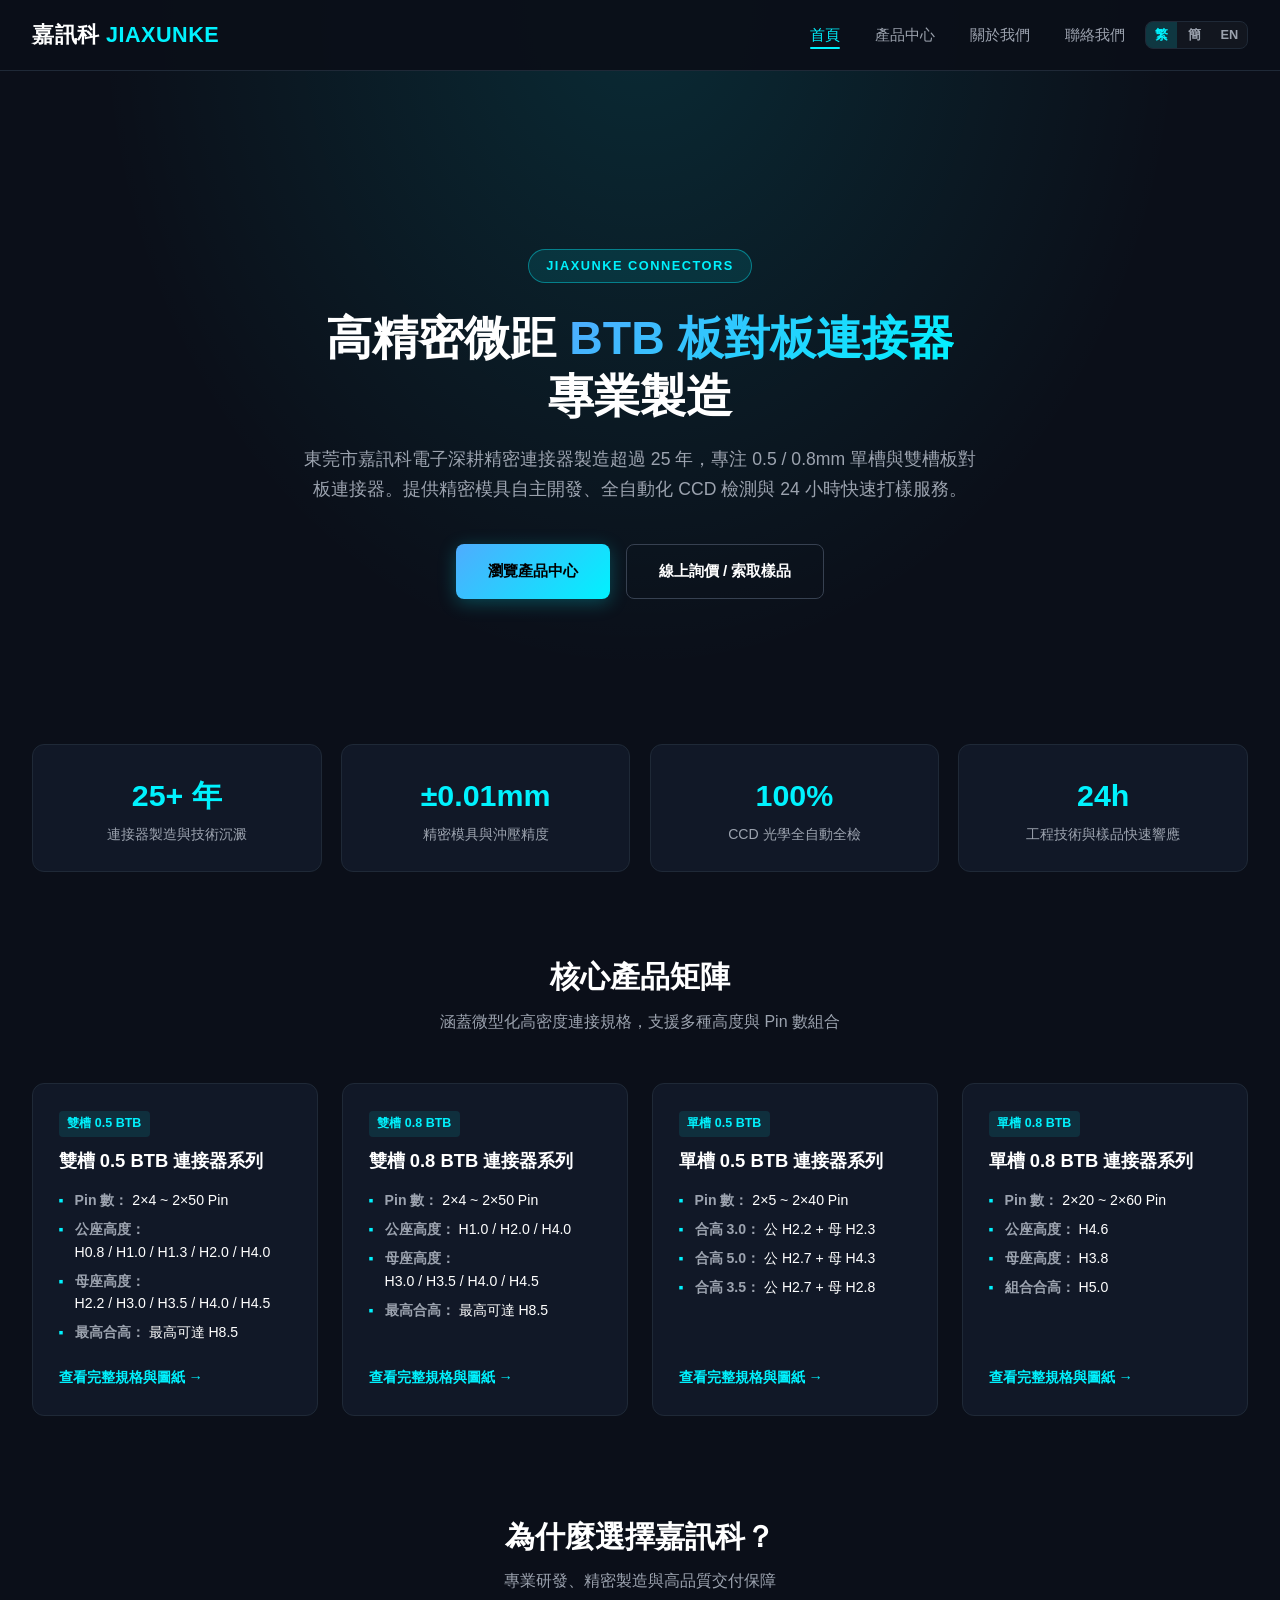
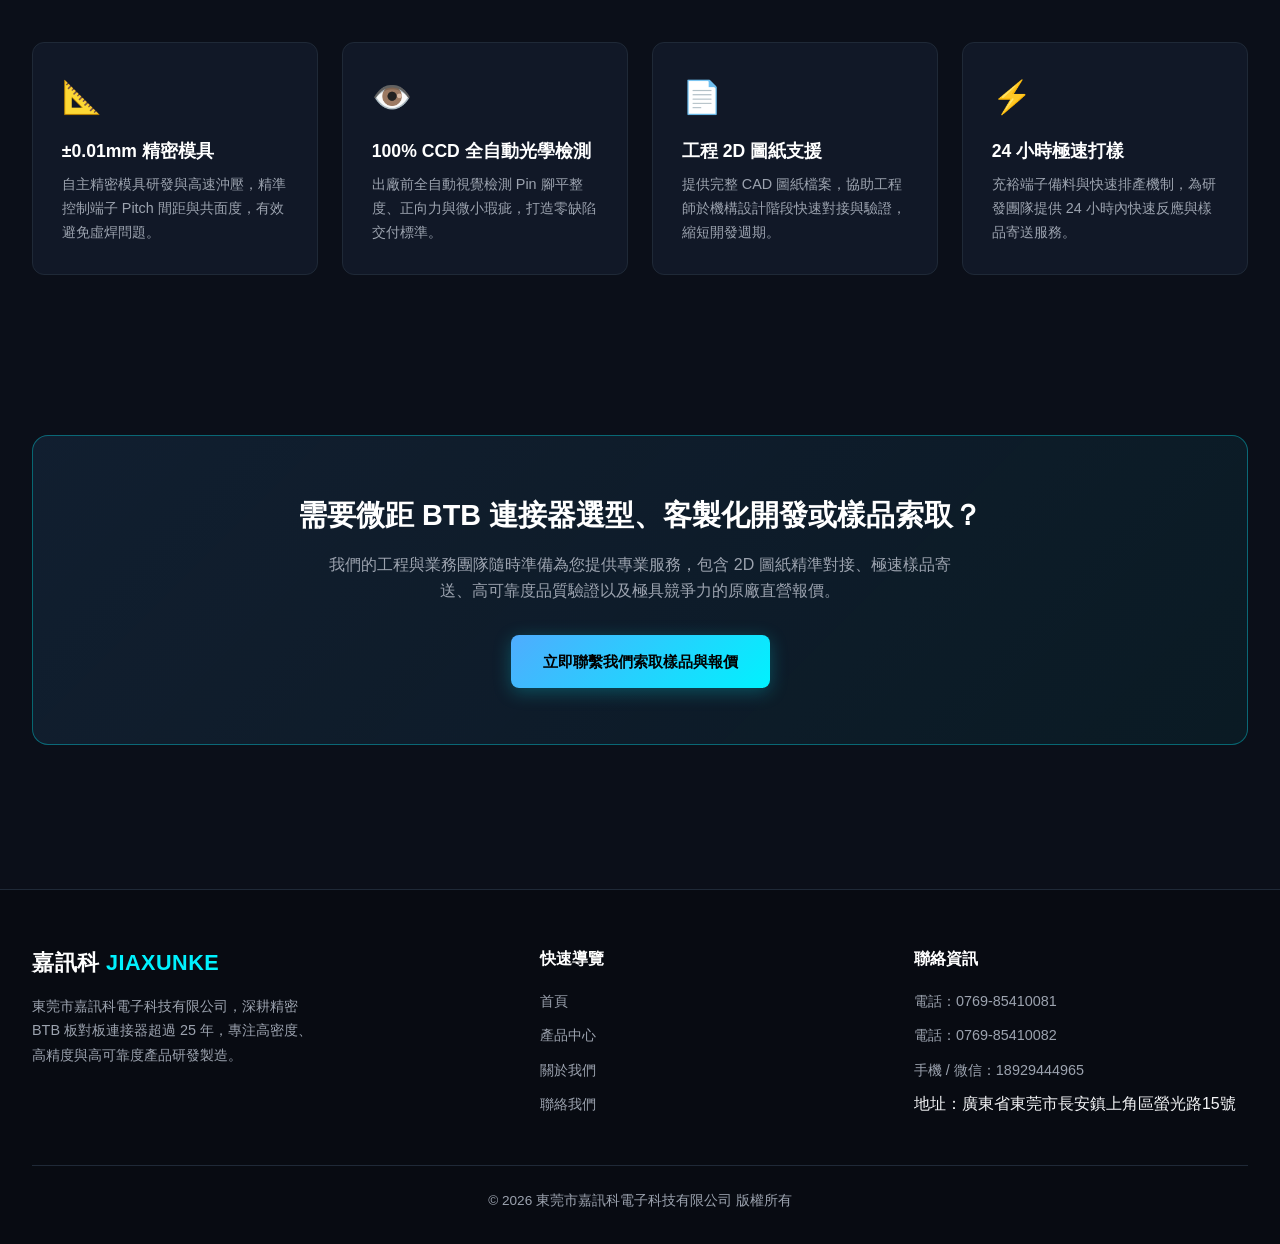
==== commit 86f9fca1: "Add files via upload" ====
--- a/index.html
+++ b/index.html
@@ -617,35 +617,189 @@
       .float-item span:not(.icon) { display: none; }
     }
 
+  
+    
+
+    
+
+  
+    /* ===== Nav layout (desktop + mobile) ===== */
+    .nav-container {
+      max-width: 1280px;
+      margin: 0 auto;
+      padding: 1.1rem 2rem;
+      display: flex;
+      align-items: center;
+      justify-content: flex-start;
+      gap: 0;
+    }
+    .nav-container .logo {
+      flex-shrink: 0;
+      font-size: 1.35rem;
+      font-weight: 700;
+      color: #FFF;
+      letter-spacing: 0.5px;
+    }
+    .nav-container .logo span { color: var(--accent, #00F2FE); }
+    .nav-container .nav-links {
+      display: flex;
+      align-items: center;
+      gap: 2.2rem;
+      list-style: none;
+      margin: 0 0 0 auto;
+      padding: 0;
+    }
+    .nav-container .nav-links a {
+      color: var(--text-muted, #9CA3AF);
+      font-size: 0.95rem;
+      font-weight: 500;
+      transition: color 0.25s;
+      position: relative;
+    }
+    .nav-container .nav-links a:hover,
+    .nav-container .nav-links a.active { color: var(--accent, #00F2FE); }
+    .nav-container .nav-links a.active::after {
+      content: "";
+      position: absolute;
+      bottom: -6px;
+      left: 0;
+      width: 100%;
+      height: 2px;
+      background: var(--accent, #00F2FE);
+      border-radius: 1px;
+    }
+    .nav-container .lang-switch {
+      display: inline-flex;
+      align-items: center;
+      gap: 2px;
+      margin-left: 1.25rem;
+      flex-shrink: 0;
+      border: 1px solid var(--border, #1F2937);
+      border-radius: 8px;
+      overflow: hidden;
+      background: rgba(255,255,255,0.03);
+      z-index: 1003;
+    }
+    .nav-container .lang-btn {
+      background: transparent;
+      border: none;
+      color: var(--text-muted, #9CA3AF);
+      font-size: 0.8rem;
+      font-weight: 600;
+      padding: 0.35rem 0.55rem;
+      cursor: pointer;
+      font-family: inherit;
+      line-height: 1.2;
+      transition: all 0.2s;
+    }
+    .nav-container .lang-btn:hover { color: var(--accent, #00F2FE); }
+    .nav-container .lang-btn.active {
+      background: rgba(0, 242, 254, 0.15);
+      color: var(--accent, #00F2FE);
+    }
+    .nav-container .menu-toggle {
+      display: none;
+      flex-direction: column;
+      gap: 5px;
+      cursor: pointer;
+      background: none;
+      border: none;
+      padding: 6px;
+      z-index: 1003;
+    }
+    .nav-container .menu-toggle span {
+      display: block;
+      width: 24px;
+      height: 2px;
+      background: #F3F4F6;
+      border-radius: 2px;
+      transition: all 0.3s ease;
+    }
+    .nav-container .menu-toggle.open span:nth-child(1) { transform: translateY(7px) rotate(45deg); }
+    .nav-container .menu-toggle.open span:nth-child(2) { opacity: 0; }
+    .nav-container .menu-toggle.open span:nth-child(3) { transform: translateY(-7px) rotate(-45deg); }
+    .nav-backdrop {
+      display: none;
+      position: fixed;
+      top: 0; left: 0;
+      width: 100%; height: 100%;
+      background: rgba(0,0,0,0.55);
+      z-index: 1001;
+    }
+    .nav-backdrop.active { display: block; }
+
+    @media (max-width: 768px) {
+      .nav-container .logo { order: 1; }
+      .nav-container .lang-switch {
+        order: 2;
+        margin-left: auto;
+        margin-right: 8px;
+      }
+      .nav-container .menu-toggle {
+        display: flex !important;
+        order: 3;
+      }
+      .nav-container .nav-links {
+        order: 4;
+        position: fixed !important;
+        top: 0;
+        right: -100%;
+        width: 78%;
+        max-width: 300px;
+        height: 100vh;
+        margin: 0 !important;
+        background: #111827;
+        flex-direction: column !important;
+        align-items: flex-start !important;
+        padding: 5.5rem 2rem 2rem;
+        transition: right 0.3s ease;
+        border-left: 1px solid #1F2937;
+        gap: 0 !important;
+        z-index: 1002 !important;
+        overflow-y: auto;
+        -webkit-overflow-scrolling: touch;
+        box-shadow: -8px 0 24px rgba(0,0,0,0.4);
+        pointer-events: auto !important;
+      }
+      .nav-container .nav-links.active { right: 0 !important; }
+      .nav-container .nav-links li { width: 100%; display: block; margin: 0; }
+      .nav-container .nav-links a {
+        display: block !important;
+        font-size: 1.1rem;
+        padding: 0.95rem 0;
+        width: 100%;
+        color: #F3F4F6 !important;
+        pointer-events: auto !important;
+      }
+      .nav-container .nav-links a.active::after { display: none; }
+    }
+
   </style>
 </head>
 <body>
 
   <!-- Header -->
-  <header>
+      <header>
     <div class="nav-container">
       <a href="index.html" class="logo">嘉訊科 <span>JIAXUNKE</span></a>
-      <div class="nav-right">
-        <ul class="nav-links" id="nav-links">
-          <li><a href="index.html" class="active" data-i18n="nav_home">首頁</a></li>
-          <li><a href="products.html" data-i18n="nav_products">產品中心</a></li>
-          <li><a href="about.html" data-i18n="nav_about">關於我們</a></li>
-          <li><a href="contact.html" data-i18n="nav_contact">聯絡我們</a></li>
-        </ul>
-        <div class="lang-switch" id="lang-switch" aria-label="Language">
-          <button type="button" class="lang-btn active" data-lang="zh-Hant">繁</button>
-          <button type="button" class="lang-btn" data-lang="zh-Hans">簡</button>
-          <button type="button" class="lang-btn" data-lang="en">EN</button>
-        </div>
+      <ul class="nav-links" id="nav-links">
+        <li><a href="index.html" class="active" data-i18n="nav_home">首頁</a></li>
+        <li><a href="products.html" data-i18n="nav_products">產品中心</a></li>
+        <li><a href="about.html" data-i18n="nav_about">關於我們</a></li>
+        <li><a href="contact.html" data-i18n="nav_contact">聯絡我們</a></li>
+      </ul>
+      <div class="lang-switch" id="lang-switch" aria-label="Language">
+        <button type="button" class="lang-btn active" data-lang="zh-Hant">繁</button>
+        <button type="button" class="lang-btn" data-lang="zh-Hans">簡</button>
+        <button type="button" class="lang-btn" data-lang="en">EN</button>
       </div>
-      <button class="menu-toggle" id="mobile-menu" aria-label="開啟選單">
+      <button type="button" class="menu-toggle" id="mobile-menu" aria-label="開啟選單">
         <span></span><span></span><span></span>
       </button>
     </div>
   </header>
   <div class="nav-backdrop" id="nav-backdrop" aria-hidden="true"></div>
-
-  <!-- Hero -->
+<!-- Hero -->
   <section class="hero">
     <div class="hero-content">
       <span class="hero-tag" data-i18n="hero_tag">JIAXUNKE CONNECTORS</span>
@@ -990,47 +1144,70 @@
       });
     }
     applyI18n();
-
-    // Mobile menu
+  });
+})();
+</script>
+
+
+  <!-- 右側浮動客服 -->
+  <!-- 右側浮動客服 -->
+  
+
+
+<script>
+(function(){
+  function initMobileNav(){
     var mobileMenu = document.getElementById('mobile-menu');
     var navLinks = document.getElementById('nav-links');
     var backdrop = document.getElementById('nav-backdrop');
-    function openMenu() {
-      if (mobileMenu) mobileMenu.classList.add('open');
-      if (navLinks) navLinks.classList.add('active');
-      if (backdrop) backdrop.classList.add('active');
+    if(!mobileMenu || !navLinks) return;
+
+    function openMenu(){
+      mobileMenu.classList.add('open');
+      navLinks.classList.add('active');
+      if(backdrop) backdrop.classList.add('active');
       document.body.style.overflow = 'hidden';
     }
-    function closeMenu() {
-      if (mobileMenu) mobileMenu.classList.remove('open');
-      if (navLinks) navLinks.classList.remove('active');
-      if (backdrop) backdrop.classList.remove('active');
+    function closeMenu(){
+      mobileMenu.classList.remove('open');
+      navLinks.classList.remove('active');
+      if(backdrop) backdrop.classList.remove('active');
       document.body.style.overflow = '';
     }
-    function toggleMenu(e) {
-      if (e) { e.preventDefault(); e.stopPropagation(); }
-      if (navLinks && navLinks.classList.contains('active')) closeMenu();
+    function toggleMenu(e){
+      if(e){ e.preventDefault(); e.stopPropagation(); }
+      if(navLinks.classList.contains('active')) closeMenu();
       else openMenu();
     }
-    if (mobileMenu) {
-      mobileMenu.addEventListener('click', toggleMenu);
-    }
-    if (backdrop) {
+
+    mobileMenu.addEventListener('click', toggleMenu);
+    mobileMenu.addEventListener('touchend', function(e){
+      e.preventDefault();
+      toggleMenu(e);
+    }, {passive:false});
+
+    if(backdrop){
       backdrop.addEventListener('click', closeMenu);
-    }
-    if (navLinks) {
-      navLinks.querySelectorAll('a').forEach(function(link) {
-        link.addEventListener('click', function() { closeMenu(); });
+      backdrop.addEventListener('touchend', function(e){
+        e.preventDefault();
+        closeMenu();
+      }, {passive:false});
+    }
+
+    // Links must navigate — only close menu, do NOT preventDefault on <a>
+    navLinks.querySelectorAll('a').forEach(function(link){
+      link.addEventListener('click', function(){
+        closeMenu();
       });
-    }
-  });
+    });
+  }
+  if(document.readyState === 'loading'){
+    document.addEventListener('DOMContentLoaded', initMobileNav);
+  } else {
+    initMobileNav();
+  }
 })();
 </script>
 
-
-  <!-- 右側浮動客服 -->
-  <!-- 右側浮動客服 -->
-  
-
 </body>
 </html>
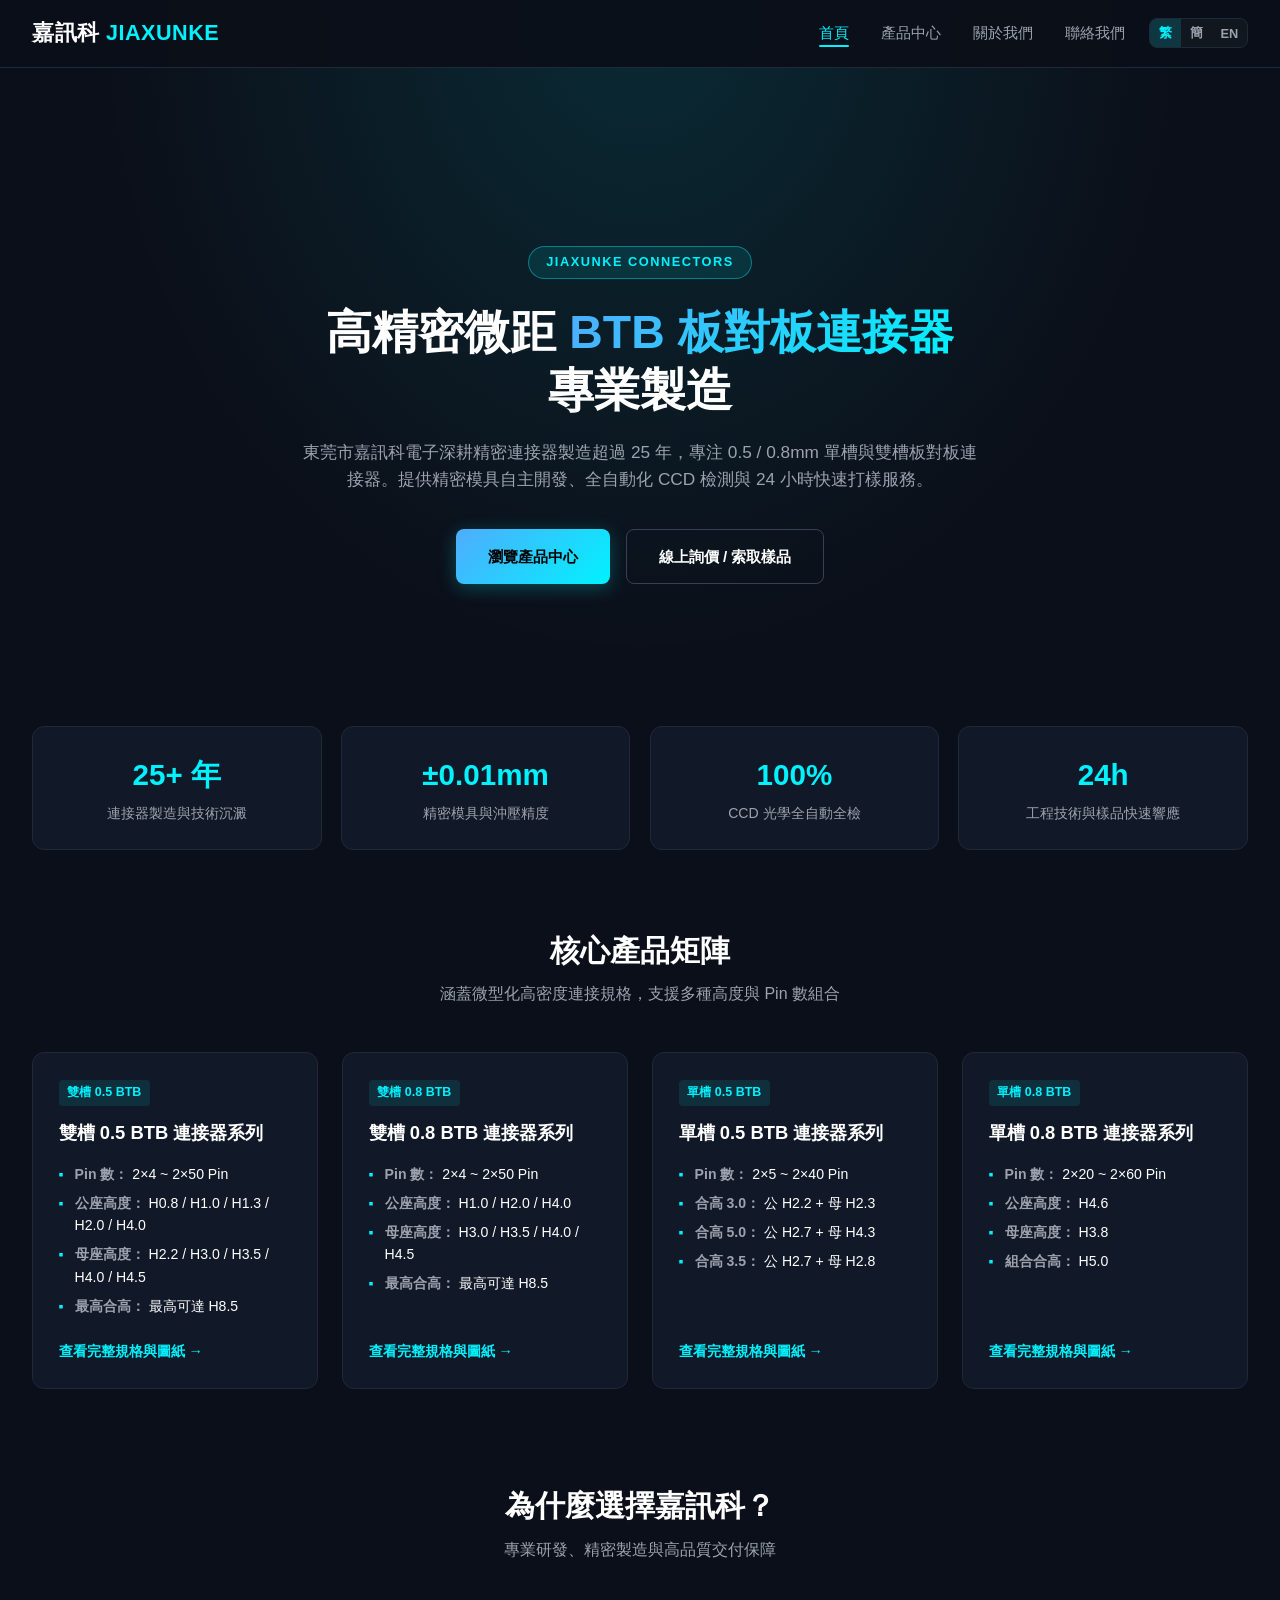
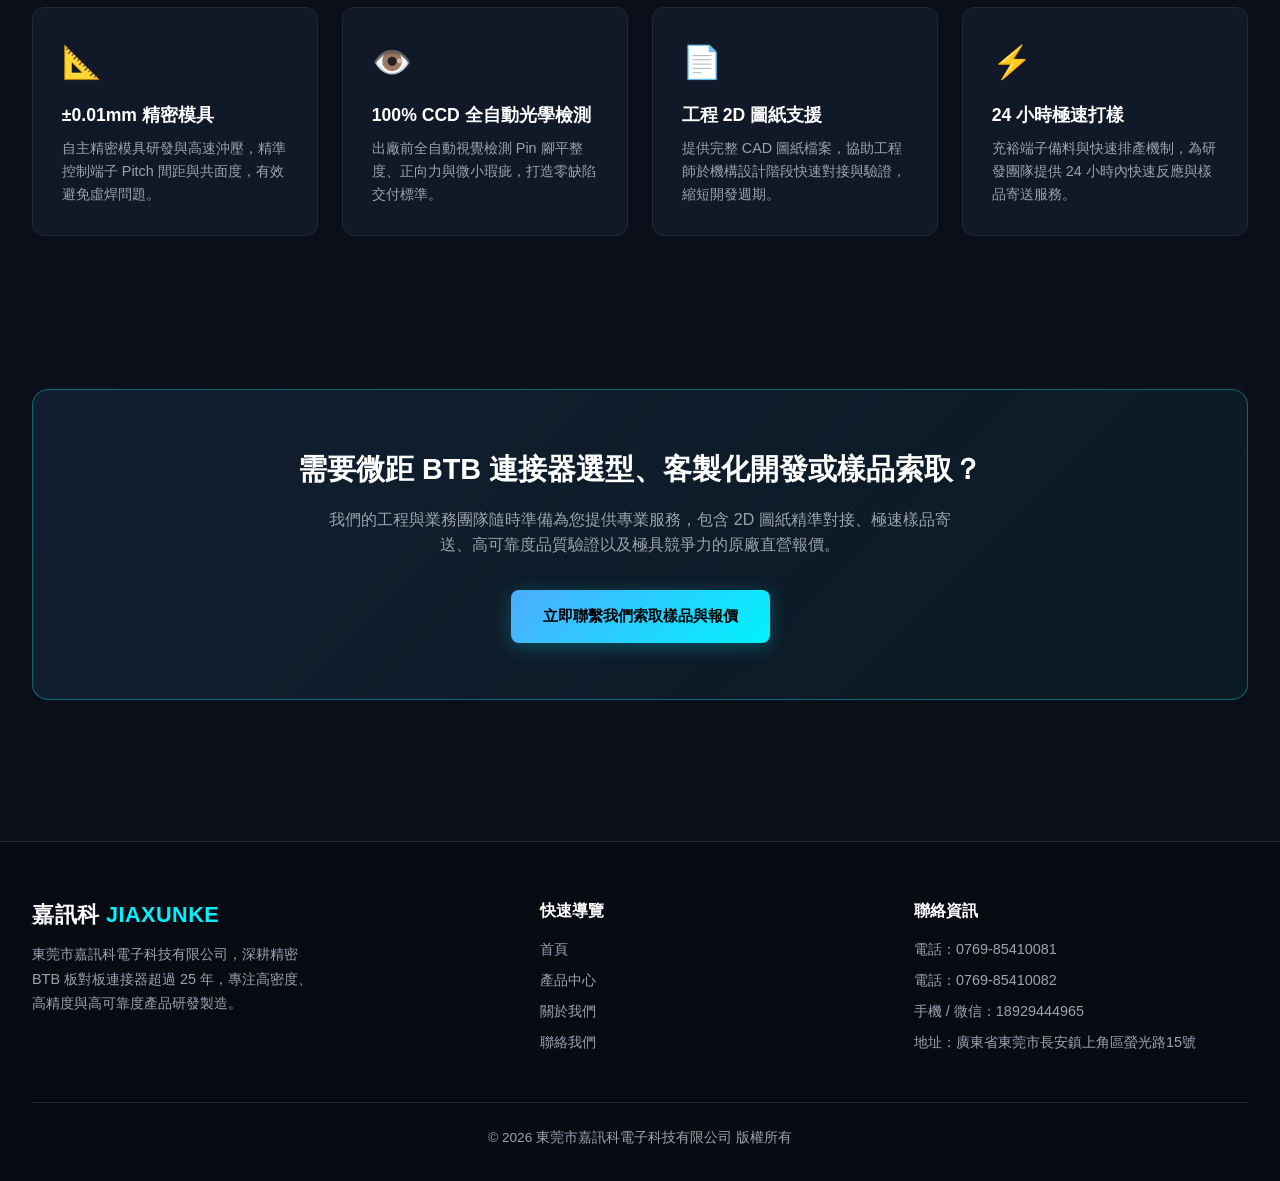
==== commit cdb9be01: "Add files via upload" ====
--- a/index.html
+++ b/index.html
@@ -2,131 +2,25 @@
 <html lang="zh-Hant">
 <head>
   <meta charset="UTF-8">
-  <meta http-equiv="X-UA-Compatible" content="IE=edge">
   <meta name="viewport" content="width=device-width, initial-scale=1.0">
   <title>東莞市嘉訊科電子科技有限公司 | 高精密微距 BTB 板對板連接器專業製造</title>
-  <meta name="description" content="東莞市嘉訊科電子深耕精密連接器產業超過 25 年，專注 0.5mm / 0.8mm 單槽與雙槽 BTB 板對板連接器研發製造。提供精密模具自主開發、100% CCD 全檢與 24 小時快速打樣服務。">
+  <meta name="description" content="東莞市嘉訊科電子深耕精密連接器製造超過 25 年，專注 0.5mm / 0.8mm 單槽與雙槽 BTB 板對板連接器研發製造。提供精密模具自主開發、100% CCD 全檢與 24 小時快速打樣服務。">
   <meta name="keywords" content="嘉訊科, BTB連接器, 板對板連接器, 0.5mm BTB, 0.8mm BTB, 微距連接器, 東莞連接器廠, 精密模具開發">
   <meta name="author" content="東莞市嘉訊科電子科技有限公司">
-  
-  <!-- Open Graph -->
   <meta property="og:type" content="website">
   <meta property="og:title" content="東莞市嘉訊科電子科技有限公司 | 高精密微距 BTB 板對板連接器專業製造">
   <meta property="og:description" content="深耕 0.5/0.8mm BTB 板對板連接器，提供精密模具自主開發、全自動組裝與 24h 樣品響應。">
   <meta property="og:locale" content="zh_TW">
-  
+  <link rel="stylesheet" href="style.css">
   <style>
-    :root {
-      --bg-main: #0B0F19;
-      --bg-card: #111827;
-      --bg-elevated: #1A2332;
-      --accent: #00F2FE;
-      --accent-blue: #4FACFE;
-      --text-main: #F3F4F6;
-      --text-muted: #9CA3AF;
-      --border: #1F2937;
-      --border-hover: #374151;
-      --radius: 12px;
-      --shadow: 0 10px 25px rgba(0, 0, 0, 0.4);
-    }
-
-    * { margin: 0; padding: 0; box-sizing: border-box; }
-    html { scroll-behavior: smooth; }
-    body {
-      background-color: #0B0F19;
-      background-color: var(--bg-main);
-      color: var(--text-main);
-      line-height: 1.6;
-      font-family: "Microsoft YaHei", "微软雅黑", "PingFang TC", "Segoe UI", "Noto Sans TC", Arial, sans-serif;
-      overflow-x: hidden;
-    }
-
-    a { text-decoration: none; color: inherit; }
-    img { max-width: 100%; display: block; }
-
-    /* ========== Header ========== */
-    header {
-      background-color: #0B0F19;
-      background: rgba(11, 15, 25, 0.95);
-      position: fixed;
-      top: 0;
-      width: 100%;
-      z-index: 1000;
-      border-bottom: 1px solid var(--border);
-    }
-    .nav-container {
-      max-width: 1280px;
-      margin: 0 auto;
-      display: flex;
-      justify-content: space-between;
-      align-items: center;
-      padding: 1.1rem 2rem;
-    }
-    .logo {
-      font-size: 1.35rem;
-      font-weight: 700;
-      color: #FFF;
-      letter-spacing: 0.5px;
-    }
-    .logo span { color: var(--accent); }
-    .nav-links {
-      display: flex;
-      gap: 2.2rem;
-      list-style: none;
-      align-items: center;
-    }
-    .nav-links a {
-      color: var(--text-muted);
-      font-size: 0.95rem;
-      font-weight: 500;
-      transition: color 0.25s;
-      position: relative;
-    }
-    .nav-links a:hover,
-    .nav-links a.active { color: var(--accent); }
-    .nav-links a.active::after {
-      content: "";
-      position: absolute;
-      bottom: -6px;
-      left: 0;
-      width: 100%;
-      height: 2px;
-      background: var(--accent);
-      border-radius: 1px;
-    }
-
-    /* Hamburger */
-    .menu-toggle {
-      display: none;
-      flex-direction: column;
-      gap: 5px;
-      cursor: pointer;
-      z-index: 1001;
-      padding: 6px;
-      background: none;
-      border: none;
-    }
-    .menu-toggle span {
-      width: 24px;
-      height: 2px;
-      background: var(--text-main);
-      border-radius: 2px;
-      transition: all 0.3s ease;
-    }
-    .menu-toggle.open span:nth-child(1) { transform: translateY(7px) rotate(45deg); }
-    .menu-toggle.open span:nth-child(2) { opacity: 0; }
-    .menu-toggle.open span:nth-child(3) { transform: translateY(-7px) rotate(-45deg); }
-
-    /* ========== Hero ========== */
     .hero {
-      min-height: 88vh;
+      min-height: 86vh;
       display: flex;
       align-items: center;
       justify-content: center;
       text-align: center;
       padding: 8.5rem 2rem 5rem;
       background: radial-gradient(ellipse at 50% 0%, rgba(0, 242, 254, 0.12) 0%, transparent 60%);
-      position: relative;
     }
     .hero-content { max-width: 920px; }
     .hero-tag {
@@ -139,14 +33,14 @@
       font-size: 0.8rem;
       font-weight: 600;
       letter-spacing: 1.5px;
-      margin-bottom: 1.6rem;
+      margin-bottom: 1.5rem;
     }
     .hero h1 {
       font-size: clamp(2rem, 5vw, 2.9rem);
       font-weight: 800;
       color: #FFF;
       line-height: 1.25;
-      margin-bottom: 1.3rem;
+      margin-bottom: 1.2rem;
     }
     .hero h1 span {
       background: linear-gradient(135deg, var(--accent-blue), var(--accent));
@@ -155,57 +49,13 @@
       background-clip: text;
     }
     .hero p {
-      font-size: 1.1rem;
+      font-size: 1.08rem;
       color: var(--text-muted);
-      margin-bottom: 2.4rem;
+      margin: 0 auto 2.2rem;
       max-width: 680px;
-      margin-left: auto;
-      margin-right: auto;
-      line-height: 1.7;
-    }
-    .btn-group {
-      display: flex;
-      gap: 1rem;
-      justify-content: center;
-      flex-wrap: wrap;
-    }
-    .btn-primary {
-      display: inline-flex;
-      align-items: center;
-      justify-content: center;
-      padding: 0.9rem 2rem;
-      background: linear-gradient(135deg, var(--accent-blue), var(--accent));
-      color: #000;
-      font-weight: 600;
-      border-radius: 8px;
-      font-size: 0.95rem;
-      transition: all 0.3s ease;
-      box-shadow: 0 4px 18px rgba(0, 242, 254, 0.25);
-    }
-    .btn-primary:hover {
-      transform: translateY(-2px);
-      box-shadow: 0 8px 28px rgba(0, 242, 254, 0.4);
-    }
-    .btn-secondary {
-      display: inline-flex;
-      align-items: center;
-      justify-content: center;
-      padding: 0.9rem 2rem;
-      background: transparent;
-      border: 1px solid var(--border-hover);
-      color: #FFF;
-      font-weight: 600;
-      border-radius: 8px;
-      font-size: 0.95rem;
-      transition: all 0.3s ease;
-    }
-    .btn-secondary:hover {
-      border-color: var(--accent);
-      color: var(--accent);
-      transform: translateY(-2px);
-    }
-
-    /* ========== Stats ========== */
+    }
+    .btn-group { display: flex; gap: 1rem; justify-content: center; flex-wrap: wrap; }
+
     .hero-stats {
       max-width: 1280px;
       margin: -3rem auto 0;
@@ -220,47 +70,19 @@
       background: var(--bg-card);
       border: 1px solid var(--border);
       border-radius: var(--radius);
-      padding: 1.6rem 1.2rem;
+      padding: 1.5rem 1.2rem;
       text-align: center;
-      transition: border-color 0.3s, transform 0.3s;
-    }
-    .stat-item:hover {
-      border-color: rgba(0, 242, 254, 0.35);
-      transform: translateY(-3px);
-    }
-    .stat-num {
-      font-size: 1.9rem;
-      font-weight: 700;
-      color: var(--accent);
-      margin-bottom: 0.25rem;
-    }
-    .stat-desc {
-      font-size: 0.88rem;
-      color: var(--text-muted);
-    }
-
-    /* ========== Sections ========== */
-    .section {
-      max-width: 1280px;
-      margin: 0 auto;
-      padding: 5rem 2rem;
-    }
-    .section-title {
-      text-align: center;
-      margin-bottom: 3rem;
-    }
-    .section-title h2 {
-      font-size: 1.9rem;
-      color: #FFF;
-      margin-bottom: 0.5rem;
-      font-weight: 700;
-    }
-    .section-title p {
-      color: var(--text-muted);
-      font-size: 1rem;
-    }
-
-    /* Product Grid */
+      transition: border-color 0.25s, transform 0.25s;
+    }
+    .stat-item:hover { border-color: rgba(0, 242, 254, 0.35); transform: translateY(-3px); }
+    .stat-num { font-size: 1.85rem; font-weight: 700; color: var(--accent); margin-bottom: 0.25rem; }
+    .stat-desc { font-size: 0.88rem; color: var(--text-muted); }
+
+    .section { max-width: 1280px; margin: 0 auto; padding: 4.8rem 2rem; }
+    .section-title { text-align: center; margin-bottom: 2.8rem; }
+    .section-title h2 { font-size: 1.85rem; color: #FFF; margin-bottom: 0.45rem; font-weight: 700; }
+    .section-title p { color: var(--text-muted); font-size: 1rem; }
+
     .product-grid {
       display: grid;
       grid-template-columns: repeat(auto-fill, minmax(270px, 1fr));
@@ -271,16 +93,12 @@
       border: 1px solid var(--border);
       border-radius: var(--radius);
       padding: 1.6rem;
-      transition: all 0.3s ease;
       display: flex;
       flex-direction: column;
       justify-content: space-between;
-    }
-    .product-card:hover {
-      border-color: var(--accent);
-      transform: translateY(-5px);
-      box-shadow: var(--shadow);
-    }
+      transition: all 0.25s ease;
+    }
+    .product-card:hover { border-color: var(--accent); transform: translateY(-5px); box-shadow: var(--shadow); }
     .product-tag {
       display: inline-block;
       padding: 0.2rem 0.55rem;
@@ -291,46 +109,13 @@
       border-radius: 4px;
       margin-bottom: 0.7rem;
     }
-    .product-card h3 {
-      color: #FFF;
-      font-size: 1.15rem;
-      margin-bottom: 1rem;
-      line-height: 1.35;
-    }
-    .spec-list {
-      list-style: none;
-      color: var(--text-muted);
-      margin-bottom: 1.4rem;
-      font-size: 0.88rem;
-    }
-    .spec-list li {
-      margin-bottom: 0.4rem;
-      padding-left: 1rem;
-      position: relative;
-    }
-    .spec-list li::before {
-      content: "▪";
-      color: var(--accent);
-      position: absolute;
-      left: 0;
-    }
-    .spec-highlight {
-      color: #FFF;
-      font-weight: 500;
-      white-space: nowrap;
-    }
-    .product-link {
-      color: var(--accent);
-      font-size: 0.9rem;
-      font-weight: 600;
-      display: inline-flex;
-      align-items: center;
-      gap: 0.35rem;
-      transition: gap 0.25s;
-    }
-    .product-card:hover .product-link { gap: 0.6rem; }
-
-    /* Features */
+    .product-card h3 { color: #FFF; font-size: 1.15rem; margin-bottom: 1rem; }
+    .spec-list { list-style: none; color: var(--text-muted); margin-bottom: 1.4rem; font-size: 0.88rem; }
+    .spec-list li { margin-bottom: 0.4rem; padding-left: 1rem; position: relative; }
+    .spec-list li::before { content: "▪"; color: var(--accent); position: absolute; left: 0; }
+    .spec-highlight { color: #FFF; font-weight: 500; }
+    .product-link { color: var(--accent); font-size: 0.9rem; font-weight: 600; display: inline-flex; gap: 0.35rem; }
+
     .feature-grid {
       display: grid;
       grid-template-columns: repeat(auto-fit, minmax(250px, 1fr));
@@ -341,25 +126,13 @@
       border: 1px solid var(--border);
       border-radius: var(--radius);
       padding: 1.8rem;
-      transition: border-color 0.3s;
+      transition: border-color 0.25s;
     }
     .feature-card:hover { border-color: rgba(0, 242, 254, 0.35); }
-    .feature-icon {
-      font-size: 2rem;
-      margin-bottom: 0.9rem;
-    }
-    .feature-card h3 {
-      color: #FFF;
-      font-size: 1.1rem;
-      margin-bottom: 0.5rem;
-    }
-    .feature-card p {
-      color: var(--text-muted);
-      font-size: 0.9rem;
-      line-height: 1.65;
-    }
-
-    /* CTA */
+    .feature-icon { font-size: 2rem; margin-bottom: 0.8rem; }
+    .feature-card h3 { color: #FFF; font-size: 1.1rem; margin-bottom: 0.5rem; }
+    .feature-card p { color: var(--text-muted); font-size: 0.9rem; }
+
     .cta-banner {
       background: linear-gradient(135deg, rgba(79, 172, 254, 0.1), rgba(0, 242, 254, 0.05));
       border: 1px solid rgba(0, 242, 254, 0.35);
@@ -367,422 +140,22 @@
       padding: 3.5rem 2rem;
       text-align: center;
     }
-    .cta-banner h2 {
-      color: #FFF;
-      font-size: 1.8rem;
-      margin-bottom: 0.9rem;
-    }
-    .cta-banner p {
-      color: var(--text-muted);
-      max-width: 640px;
-      margin: 0 auto 2rem;
-      font-size: 1rem;
-    }
-
-    /* Footer */
-    footer {
-      border-top: 1px solid var(--border);
-      background: #080B12;
-      padding: 3.5rem 2rem 2rem;
-      margin-top: 4rem;
-    }
-    .footer-inner {
-      max-width: 1280px;
-      margin: 0 auto;
-      display: grid;
-      grid-template-columns: 1.4fr 1fr 1fr;
-      gap: 2.5rem;
-      margin-bottom: 2.5rem;
-    }
-    .footer-brand .logo { margin-bottom: 0.8rem; display: inline-block; }
-    .footer-brand p {
-      color: var(--text-muted);
-      font-size: 0.9rem;
-      line-height: 1.7;
-      max-width: 280px;
-    }
-    .footer-col h4 {
-      color: #FFF;
-      font-size: 1rem;
-      margin-bottom: 1rem;
-      font-weight: 600;
-    }
-    .footer-col ul { list-style: none; }
-    .footer-col li { margin-bottom: 0.55rem; }
-    .footer-col a {
-      color: var(--text-muted);
-      font-size: 0.9rem;
-      transition: color 0.25s;
-    }
-    .footer-col a:hover { color: var(--accent); }
-    .footer-bottom {
-      max-width: 1280px;
-      margin: 0 auto;
-      padding-top: 1.5rem;
-      border-top: 1px solid var(--border);
-      text-align: center;
-      color: var(--text-muted);
-      font-size: 0.85rem;
-    }
-
-
-    /* Language switcher */
-    .nav-right {
-      display: flex;
-      align-items: center;
-      gap: 14px;
-      margin-left: auto;
-    }
-    .lang-switch {
-      display: inline-flex;
-      align-items: center;
-      gap: 2px;
-      border: 1px solid var(--border);
-      border-radius: 8px;
-      overflow: hidden;
-      background: rgba(255,255,255,0.03);
-    }
-    .lang-btn {
-      background: transparent;
-      border: none;
-      color: var(--text-muted);
-      font-size: 0.8rem;
-      font-weight: 600;
-      padding: 0.35rem 0.55rem;
-      cursor: pointer;
-      font-family: inherit;
-      line-height: 1.2;
-      transition: all 0.2s;
-    }
-    .lang-btn:hover { color: var(--accent); }
-    .lang-btn.active {
-      background: rgba(0, 242, 254, 0.15);
-      color: var(--accent);
-    }
+    .cta-banner h2 { color: #FFF; font-size: 1.8rem; margin-bottom: 0.9rem; }
+    .cta-banner p { color: var(--text-muted); max-width: 640px; margin: 0 auto 2rem; }
+
     @media (max-width: 768px) {
-      .nav-right {
-        margin-left: auto;
-        margin-right: 8px;
-        gap: 8px;
-      }
-      .nav-right .nav-links {
-        /* still the slide panel */
-      }
-      .lang-switch {
-        position: relative;
-        z-index: 1003;
-      }
-    }
-
-    /* Mobile menu backdrop */
-    .nav-backdrop {
-      display: none;
-      position: fixed;
-      top: 0;
-      left: 0;
-      width: 100%;
-      height: 100%;
-      background: rgba(0, 0, 0, 0.55);
-      z-index: 1001;
-    }
-    .nav-backdrop.active { display: block; }
-
-    /* Mobile */
-    @media (max-width: 768px) {
-      .menu-toggle {
-        display: flex;
-        position: relative;
-        z-index: 1003;
-        order: 3;
-      }
-      .nav-right {
-        margin-left: auto;
-        margin-right: 4px;
-        order: 2;
-      }
-      .logo { order: 1; }
-      .nav-links {
-        position: fixed;
-        top: 0;
-        right: -100%;
-        width: 78%;
-        max-width: 300px;
-        height: 100%;
-        height: 100vh;
-        background: #111827;
-        background: var(--bg-card);
-        flex-direction: column;
-        align-items: flex-start;
-        padding: 5.5rem 2rem 2rem;
-        transition: right 0.3s ease;
-        border-left: 1px solid #1F2937;
-        border-left: 1px solid var(--border);
-        gap: 0;
-        z-index: 1002;
-        overflow-y: auto;
-        -webkit-overflow-scrolling: touch;
-        box-shadow: -8px 0 24px rgba(0, 0, 0, 0.4);
-      }
-      .nav-links.active { right: 0; }
-      .nav-links li {
-        width: 100%;
-        display: block;
-      }
-      .nav-links a {
-        display: block;
-        font-size: 1.1rem;
-        padding: 0.95rem 0;
-        width: 100%;
-        color: #F3F4F6;
-        position: relative;
-        z-index: 1;
-        pointer-events: auto;
-      }
-      .nav-links a.active::after { display: none; }
       .hero h1 { font-size: 1.85rem; }
       .btn-group { flex-direction: column; width: 100%; }
       .btn-primary, .btn-secondary { width: 100%; }
       .hero-stats { margin-top: -2rem; }
-      .footer-inner { grid-template-columns: 1fr; gap: 2rem; }
-    }
-
-    /* Floating QQ Sidebar */
-    .float-sidebar {
-      position: fixed;
-      right: 0;
-      top: 50%;
-      transform: translateY(-50%);
-      z-index: 999;
-      display: flex;
-      flex-direction: column;
-      gap: 2px;
-    }
-    .float-item {
-      background: var(--bg-card);
-      border: 1px solid var(--border);
-      border-right: none;
-      border-radius: 10px 0 0 10px;
-      padding: 14px 12px;
-      text-align: center;
-      cursor: pointer;
-      transition: all 0.3s;
-      min-width: 70px;
-      color: var(--text-muted);
-      font-size: 0.8rem;
-    }
-    .float-item:hover {
-      background: rgba(0, 242, 254, 0.08);
-      color: var(--accent);
-      border-color: var(--accent);
-    }
-    .float-item .icon {
-      font-size: 1.6rem;
-      display: block;
-      margin-bottom: 4px;
-    }
-    .float-item.qq-float {
-      background: linear-gradient(135deg, #12B7F5, #0D8ECF);
-      color: #FFF;
-      border-color: transparent;
-    }
-    .float-item.qq-float:hover {
-      background: linear-gradient(135deg, #0D8ECF, #0A7AB8);
-      color: #FFF;
-    }
-
-    .float-item.wx-float {
-      background: linear-gradient(135deg, #07C160, #06AD56);
-      color: #FFF;
-      border-color: transparent;
-    }
-    .float-item.wx-float:hover {
-      background: linear-gradient(135deg, #06AD56, #05964B);
-      color: #FFF;
-    }
-
-    @media (max-width: 768px) {
-      .float-sidebar {
-        top: auto;
-        bottom: 20px;
-        transform: none;
-        right: 12px;
-        flex-direction: row;
-      }
-      .float-item {
-        border-radius: 50%;
-        min-width: 52px;
-        padding: 12px 10px;
-        border: 1px solid var(--border);
-      }
-      .float-item span:not(.icon) { display: none; }
-    }
-
-  
-    
-
-    
-
-  
-    /* ===== Nav layout (desktop + mobile) ===== */
-    .nav-container {
-      max-width: 1280px;
-      margin: 0 auto;
-      padding: 1.1rem 2rem;
-      display: flex;
-      align-items: center;
-      justify-content: flex-start;
-      gap: 0;
-    }
-    .nav-container .logo {
-      flex-shrink: 0;
-      font-size: 1.35rem;
-      font-weight: 700;
-      color: #FFF;
-      letter-spacing: 0.5px;
-    }
-    .nav-container .logo span { color: var(--accent, #00F2FE); }
-    .nav-container .nav-links {
-      display: flex;
-      align-items: center;
-      gap: 2.2rem;
-      list-style: none;
-      margin: 0 0 0 auto;
-      padding: 0;
-    }
-    .nav-container .nav-links a {
-      color: var(--text-muted, #9CA3AF);
-      font-size: 0.95rem;
-      font-weight: 500;
-      transition: color 0.25s;
-      position: relative;
-    }
-    .nav-container .nav-links a:hover,
-    .nav-container .nav-links a.active { color: var(--accent, #00F2FE); }
-    .nav-container .nav-links a.active::after {
-      content: "";
-      position: absolute;
-      bottom: -6px;
-      left: 0;
-      width: 100%;
-      height: 2px;
-      background: var(--accent, #00F2FE);
-      border-radius: 1px;
-    }
-    .nav-container .lang-switch {
-      display: inline-flex;
-      align-items: center;
-      gap: 2px;
-      margin-left: 1.25rem;
-      flex-shrink: 0;
-      border: 1px solid var(--border, #1F2937);
-      border-radius: 8px;
-      overflow: hidden;
-      background: rgba(255,255,255,0.03);
-      z-index: 1003;
-    }
-    .nav-container .lang-btn {
-      background: transparent;
-      border: none;
-      color: var(--text-muted, #9CA3AF);
-      font-size: 0.8rem;
-      font-weight: 600;
-      padding: 0.35rem 0.55rem;
-      cursor: pointer;
-      font-family: inherit;
-      line-height: 1.2;
-      transition: all 0.2s;
-    }
-    .nav-container .lang-btn:hover { color: var(--accent, #00F2FE); }
-    .nav-container .lang-btn.active {
-      background: rgba(0, 242, 254, 0.15);
-      color: var(--accent, #00F2FE);
-    }
-    .nav-container .menu-toggle {
-      display: none;
-      flex-direction: column;
-      gap: 5px;
-      cursor: pointer;
-      background: none;
-      border: none;
-      padding: 6px;
-      z-index: 1003;
-    }
-    .nav-container .menu-toggle span {
-      display: block;
-      width: 24px;
-      height: 2px;
-      background: #F3F4F6;
-      border-radius: 2px;
-      transition: all 0.3s ease;
-    }
-    .nav-container .menu-toggle.open span:nth-child(1) { transform: translateY(7px) rotate(45deg); }
-    .nav-container .menu-toggle.open span:nth-child(2) { opacity: 0; }
-    .nav-container .menu-toggle.open span:nth-child(3) { transform: translateY(-7px) rotate(-45deg); }
-    .nav-backdrop {
-      display: none;
-      position: fixed;
-      top: 0; left: 0;
-      width: 100%; height: 100%;
-      background: rgba(0,0,0,0.55);
-      z-index: 1001;
-    }
-    .nav-backdrop.active { display: block; }
-
-    @media (max-width: 768px) {
-      .nav-container .logo { order: 1; }
-      .nav-container .lang-switch {
-        order: 2;
-        margin-left: auto;
-        margin-right: 8px;
-      }
-      .nav-container .menu-toggle {
-        display: flex !important;
-        order: 3;
-      }
-      .nav-container .nav-links {
-        order: 4;
-        position: fixed !important;
-        top: 0;
-        right: -100%;
-        width: 78%;
-        max-width: 300px;
-        height: 100vh;
-        margin: 0 !important;
-        background: #111827;
-        flex-direction: column !important;
-        align-items: flex-start !important;
-        padding: 5.5rem 2rem 2rem;
-        transition: right 0.3s ease;
-        border-left: 1px solid #1F2937;
-        gap: 0 !important;
-        z-index: 1002 !important;
-        overflow-y: auto;
-        -webkit-overflow-scrolling: touch;
-        box-shadow: -8px 0 24px rgba(0,0,0,0.4);
-        pointer-events: auto !important;
-      }
-      .nav-container .nav-links.active { right: 0 !important; }
-      .nav-container .nav-links li { width: 100%; display: block; margin: 0; }
-      .nav-container .nav-links a {
-        display: block !important;
-        font-size: 1.1rem;
-        padding: 0.95rem 0;
-        width: 100%;
-        color: #F3F4F6 !important;
-        pointer-events: auto !important;
-      }
-      .nav-container .nav-links a.active::after { display: none; }
-    }
-
+    }
   </style>
 </head>
 <body>
-
-  <!-- Header -->
-      <header>
+  <header>
     <div class="nav-container">
       <a href="index.html" class="logo">嘉訊科 <span>JIAXUNKE</span></a>
-      <ul class="nav-links" id="nav-links">
+      <ul class="nav-links">
         <li><a href="index.html" class="active" data-i18n="nav_home">首頁</a></li>
         <li><a href="products.html" data-i18n="nav_products">產品中心</a></li>
         <li><a href="about.html" data-i18n="nav_about">關於我們</a></li>
@@ -793,13 +166,20 @@
         <button type="button" class="lang-btn" data-lang="zh-Hans">簡</button>
         <button type="button" class="lang-btn" data-lang="en">EN</button>
       </div>
-      <button type="button" class="menu-toggle" id="mobile-menu" aria-label="開啟選單">
+      <button type="button" class="menu-toggle" id="mobile-menu" aria-label="開啟選單" aria-expanded="false">
         <span></span><span></span><span></span>
       </button>
     </div>
   </header>
+
+  <ul class="mobile-drawer" id="mobile-nav">
+    <li><a href="index.html" class="active" data-i18n="nav_home">首頁</a></li>
+    <li><a href="products.html" data-i18n="nav_products">產品中心</a></li>
+    <li><a href="about.html" data-i18n="nav_about">關於我們</a></li>
+    <li><a href="contact.html" data-i18n="nav_contact">聯絡我們</a></li>
+  </ul>
   <div class="nav-backdrop" id="nav-backdrop" aria-hidden="true"></div>
-<!-- Hero -->
+
   <section class="hero">
     <div class="hero-content">
       <span class="hero-tag" data-i18n="hero_tag">JIAXUNKE CONNECTORS</span>
@@ -812,7 +192,6 @@
     </div>
   </section>
 
-  <!-- Stats -->
   <div class="hero-stats">
     <div class="stat-item">
       <div class="stat-num" data-i18n="stat1_n">25+ 年</div>
@@ -832,7 +211,6 @@
     </div>
   </div>
 
-  <!-- Core Products -->
   <section class="section">
     <div class="section-title">
       <h2 data-i18n="sec_prod_h">核心產品矩陣</h2>
@@ -852,6 +230,7 @@
         </div>
         <a href="products.html" class="product-link" data-i18n="view_more">查看完整規格與圖紙 →</a>
       </div>
+
       <div class="product-card">
         <div>
           <span class="product-tag" data-i18n="p2_tag">雙槽 0.8 BTB</span>
@@ -865,6 +244,7 @@
         </div>
         <a href="products.html" class="product-link" data-i18n="view_more">查看完整規格與圖紙 →</a>
       </div>
+
       <div class="product-card">
         <div>
           <span class="product-tag" data-i18n="p3_tag">單槽 0.5 BTB</span>
@@ -878,6 +258,7 @@
         </div>
         <a href="products.html" class="product-link" data-i18n="view_more">查看完整規格與圖紙 →</a>
       </div>
+
       <div class="product-card">
         <div>
           <span class="product-tag" data-i18n="p4_tag">單槽 0.8 BTB</span>
@@ -894,7 +275,6 @@
     </div>
   </section>
 
-  <!-- Why Choose Us -->
   <section class="section" style="padding-top: 1rem;">
     <div class="section-title">
       <h2 data-i18n="why_h">為什麼選擇嘉訊科？</h2>
@@ -924,7 +304,6 @@
     </div>
   </section>
 
-  <!-- CTA -->
   <section class="section">
     <div class="cta-banner">
       <h2 data-i18n="cta_h">需要微距 BTB 連接器選型、客製化開發或樣品索取？</h2>
@@ -933,7 +312,6 @@
     </div>
   </section>
 
-  <!-- Footer -->
   <footer>
     <div class="footer-inner">
       <div class="footer-brand">
@@ -959,255 +337,152 @@
         </ul>
       </div>
     </div>
-    <div class="footer-bottom" data-i18n="footer_copy">
-      © 2026 東莞市嘉訊科電子科技有限公司 版權所有
-    </div>
+    <div class="footer-bottom" data-i18n="footer_copy">© 2026 東莞市嘉訊科電子科技有限公司 版權所有</div>
   </footer>
 
-  
-<script>
-window.JXK_PAGE_I18N = {
-  "zh-Hant": {
-    "nav_home":"首頁","nav_products":"產品中心","nav_about":"關於我們","nav_contact":"聯絡我們",
-    "hero_tag":"JIAXUNKE CONNECTORS",
-    "hero_h1":"高精密微距 <span>BTB 板對板連接器</span><br>專業製造",
-    "hero_p":"東莞市嘉訊科電子深耕精密連接器製造超過 25 年，專注 0.5 / 0.8mm 單槽與雙槽板對板連接器。提供精密模具自主開發、全自動化 CCD 檢測與 24 小時快速打樣服務。",
-    "btn_products":"瀏覽產品中心","btn_inquiry":"線上詢價 / 索取樣品",
-    "stat1_n":"25+ 年","stat1_d":"連接器製造與技術沉澱",
-    "stat2_n":"±0.01mm","stat2_d":"精密模具與沖壓精度",
-    "stat3_n":"100%","stat3_d":"CCD 光學全自動全檢",
-    "stat4_n":"24h","stat4_d":"工程技術與樣品快速響應",
-    "sec_prod_h":"核心產品矩陣","sec_prod_p":"涵蓋微型化高密度連接規格，支援多種高度與 Pin 數組合",
-    "p1_tag":"雙槽 0.5 BTB","p1_h":"雙槽 0.5 BTB 連接器系列",
-    "p1_s1":"<strong>Pin 數：</strong> <span class=\"spec-highlight\">2×4 ~ 2×50 Pin</span>",
-    "p1_s2":"<strong>公座高度：</strong> <span class=\"spec-highlight\">H0.8 / H1.0 / H1.3 / H2.0 / H4.0</span>",
-    "p1_s3":"<strong>母座高度：</strong> <span class=\"spec-highlight\">H2.2 / H3.0 / H3.5 / H4.0 / H4.5</span>",
-    "p1_s4":"<strong>最高合高：</strong> <span class=\"spec-highlight\">最高可達 H8.5</span>",
-    "p2_tag":"雙槽 0.8 BTB","p2_h":"雙槽 0.8 BTB 連接器系列",
-    "p2_s1":"<strong>Pin 數：</strong> <span class=\"spec-highlight\">2×4 ~ 2×50 Pin</span>",
-    "p2_s2":"<strong>公座高度：</strong> <span class=\"spec-highlight\">H1.0 / H2.0 / H4.0</span>",
-    "p2_s3":"<strong>母座高度：</strong> <span class=\"spec-highlight\">H3.0 / H3.5 / H4.0 / H4.5</span>",
-    "p2_s4":"<strong>最高合高：</strong> <span class=\"spec-highlight\">最高可達 H8.5</span>",
-    "p3_tag":"單槽 0.5 BTB","p3_h":"單槽 0.5 BTB 連接器系列",
-    "p3_s1":"<strong>Pin 數：</strong> <span class=\"spec-highlight\">2×5 ~ 2×40 Pin</span>",
-    "p3_s2":"<strong>合高 3.0：</strong> <span class=\"spec-highlight\">公 H2.2 + 母 H2.3</span>",
-    "p3_s3":"<strong>合高 5.0：</strong> <span class=\"spec-highlight\">公 H2.7 + 母 H4.3</span>",
-    "p3_s4":"<strong>合高 3.5：</strong> <span class=\"spec-highlight\">公 H2.7 + 母 H2.8</span>",
-    "p4_tag":"單槽 0.8 BTB","p4_h":"單槽 0.8 BTB 連接器系列",
-    "p4_s1":"<strong>Pin 數：</strong> <span class=\"spec-highlight\">2×20 ~ 2×60 Pin</span>",
-    "p4_s2":"<strong>公座高度：</strong> <span class=\"spec-highlight\">H4.6</span>",
-    "p4_s3":"<strong>母座高度：</strong> <span class=\"spec-highlight\">H3.8</span>",
-    "p4_s4":"<strong>組合合高：</strong> <span class=\"spec-highlight\">H5.0</span>",
-    "view_more":"查看完整規格與圖紙 →",
-    "why_h":"為什麼選擇嘉訊科？","why_p":"專業研發、精密製造與高品質交付保障",
-    "f1_h":"±0.01mm 精密模具","f1_p":"自主精密模具研發與高速沖壓，精準控制端子 Pitch 間距與共面度，有效避免虛焊問題。",
-    "f2_h":"100% CCD 全自動光學檢測","f2_p":"出廠前全自動視覺檢測 Pin 腳平整度、正向力與微小瑕疵，打造零缺陷交付標準。",
-    "f3_h":"工程 2D 圖紙支援","f3_p":"提供完整 CAD 圖紙檔案，協助工程師於機構設計階段快速對接與驗證，縮短開發週期。",
-    "f4_h":"24 小時極速打樣","f4_p":"充裕端子備料與快速排產機制，為研發團隊提供 24 小時內快速反應與樣品寄送服務。",
-    "cta_h":"需要微距 BTB 連接器選型、客製化開發或樣品索取？",
-    "cta_p":"我們的工程與業務團隊隨時準備為您提供專業服務，包含 2D 圖紙精準對接、極速樣品寄送、高可靠度品質驗證以及極具競爭力的原廠直營報價。",
-    "cta_btn":"立即聯繫我們索取樣品與報價",
-    "footer_desc":"東莞市嘉訊科電子科技有限公司，深耕精密 BTB 板對板連接器超過 25 年，專注高密度、高精度與高可靠度產品研發製造。",
-    "footer_nav":"快速導覽","footer_contact":"聯絡資訊",
-    "footer_tel1":"電話：0769-85410081","footer_tel2":"電話：0769-85410082",
-    "footer_mobile":"手機 / 微信：18929444965",
-    "footer_addr":"地址：廣東省東莞市長安鎮上角區螢光路15號",
-    "footer_copy":"© 2026 東莞市嘉訊科電子科技有限公司 版權所有"
-  },
-  "zh-Hans": {
-    "nav_home":"首页","nav_products":"产品中心","nav_about":"关于我们","nav_contact":"联系我们",
-    "hero_tag":"JIAXUNKE CONNECTORS",
-    "hero_h1":"高精密微距 <span>BTB 板对板连接器</span><br>专业制造",
-    "hero_p":"东莞市嘉讯科电子深耕精密连接器制造超过 25 年，专注 0.5 / 0.8mm 单槽与双槽板对板连接器。提供精密模具自主开发、全自动化 CCD 检测与 24 小时快速打样服务。",
-    "btn_products":"浏览产品中心","btn_inquiry":"在线询价 / 索取样品",
-    "stat1_n":"25+ 年","stat1_d":"连接器制造与技术沉淀",
-    "stat2_n":"±0.01mm","stat2_d":"精密模具与冲压精度",
-    "stat3_n":"100%","stat3_d":"CCD 光学全自动全检",
-    "stat4_n":"24h","stat4_d":"工程技术与样品快速响应",
-    "sec_prod_h":"核心产品矩阵","sec_prod_p":"涵盖微型化高密度连接规格，支持多种高度与 Pin 数组合",
-    "p1_tag":"双槽 0.5 BTB","p1_h":"双槽 0.5 BTB 连接器系列",
-    "p1_s1":"<strong>Pin 数：</strong> <span class=\"spec-highlight\">2×4 ~ 2×50 Pin</span>",
-    "p1_s2":"<strong>公座高度：</strong> <span class=\"spec-highlight\">H0.8 / H1.0 / H1.3 / H2.0 / H4.0</span>",
-    "p1_s3":"<strong>母座高度：</strong> <span class=\"spec-highlight\">H2.2 / H3.0 / H3.5 / H4.0 / H4.5</span>",
-    "p1_s4":"<strong>最高合高：</strong> <span class=\"spec-highlight\">最高可达 H8.5</span>",
-    "p2_tag":"双槽 0.8 BTB","p2_h":"双槽 0.8 BTB 连接器系列",
-    "p2_s1":"<strong>Pin 数：</strong> <span class=\"spec-highlight\">2×4 ~ 2×50 Pin</span>",
-    "p2_s2":"<strong>公座高度：</strong> <span class=\"spec-highlight\">H1.0 / H2.0 / H4.0</span>",
-    "p2_s3":"<strong>母座高度：</strong> <span class=\"spec-highlight\">H3.0 / H3.5 / H4.0 / H4.5</span>",
-    "p2_s4":"<strong>最高合高：</strong> <span class=\"spec-highlight\">最高可达 H8.5</span>",
-    "p3_tag":"单槽 0.5 BTB","p3_h":"单槽 0.5 BTB 连接器系列",
-    "p3_s1":"<strong>Pin 数：</strong> <span class=\"spec-highlight\">2×5 ~ 2×40 Pin</span>",
-    "p3_s2":"<strong>合高 3.0：</strong> <span class=\"spec-highlight\">公 H2.2 + 母 H2.3</span>",
-    "p3_s3":"<strong>合高 5.0：</strong> <span class=\"spec-highlight\">公 H2.7 + 母 H4.3</span>",
-    "p3_s4":"<strong>合高 3.5：</strong> <span class=\"spec-highlight\">公 H2.7 + 母 H2.8</span>",
-    "p4_tag":"单槽 0.8 BTB","p4_h":"单槽 0.8 BTB 连接器系列",
-    "p4_s1":"<strong>Pin 数：</strong> <span class=\"spec-highlight\">2×20 ~ 2×60 Pin</span>",
-    "p4_s2":"<strong>公座高度：</strong> <span class=\"spec-highlight\">H4.6</span>",
-    "p4_s3":"<strong>母座高度：</strong> <span class=\"spec-highlight\">H3.8</span>",
-    "p4_s4":"<strong>组合合高：</strong> <span class=\"spec-highlight\">H5.0</span>",
-    "view_more":"查看完整规格与图纸 →",
-    "why_h":"为什么选择嘉讯科？","why_p":"专业研发、精密制造与高品质交付保障",
-    "f1_h":"±0.01mm 精密模具","f1_p":"自主精密模具研发与高速冲压，精准控制端子 Pitch 间距与共面度，有效避免虚焊问题。",
-    "f2_h":"100% CCD 全自动光学检测","f2_p":"出厂前全自动视觉检测 Pin 脚平整度、正向力与微小瑕疵，打造零缺陷交付标准。",
-    "f3_h":"工程 2D 图纸支持","f3_p":"提供完整 CAD 图纸档案，协助工程师于机构设计阶段快速对接与验证，缩短开发周期。",
-    "f4_h":"24 小时极速打样","f4_p":"充裕端子备料与快速排产机制，为研发团队提供 24 小时内快速反应与样品寄送服务。",
-    "cta_h":"需要微距 BTB 连接器选型、客制化开发或样品索取？",
-    "cta_p":"我们的工程与业务团队随时准备为您提供专业服务，包含 2D 图纸精准对接、极速样品寄送、高可靠度品质验证以及极具竞争力的原厂直营报价。",
-    "cta_btn":"立即联系我们索取样品与报价",
-    "footer_desc":"东莞市嘉讯科电子科技有限公司，深耕精密 BTB 板对板连接器超过 25 年，专注高密度、高精度与高可靠度产品研发制造。",
-    "footer_nav":"快速导览","footer_contact":"联系信息",
-    "footer_tel1":"电话：0769-85410081","footer_tel2":"电话：0769-85410082",
-    "footer_mobile":"手机 / 微信：18929444965",
-    "footer_addr":"地址：广东省东莞市长安镇上角区荧光路15号",
-    "footer_copy":"© 2026 东莞市嘉讯科电子科技有限公司 版权所有"
-  },
-  "en": {
-    "nav_home":"Home","nav_products":"Products","nav_about":"About","nav_contact":"Contact",
-    "hero_tag":"JIAXUNKE CONNECTORS",
-    "hero_h1":"Fine-Pitch <span>BTB Board-to-Board Connectors</span><br>Precision Manufacturing",
-    "hero_p":"Dongguan Jiaxunke Electronics has specialized in precision interconnects for over 25 years, focusing on 0.5 mm / 0.8 mm single-row and dual-row board-to-board (BTB) connectors. In-house tooling, fully automated AOI, and 24-hour sample turnaround.",
-    "btn_products":"Browse Products","btn_inquiry":"RFQ / Request Samples",
-    "stat1_n":"25+ yrs","stat1_d":"Interconnect manufacturing experience",
-    "stat2_n":"±0.01 mm","stat2_d":"Precision tooling & stamping",
-    "stat3_n":"100%","stat3_d":"Full automated optical inspection",
-    "stat4_n":"24h","stat4_d":"Engineering support & sample lead time",
-    "sec_prod_h":"Product Portfolio","sec_prod_p":"Fine-pitch, high-density BTB interconnects in multiple stack heights and pin counts",
-    "p1_tag":"0.5 mm Dual-Row BTB","p1_h":"0.5 mm Dual-Row BTB Series",
-    "p1_s1":"<strong>Pin count:</strong> <span class=\"spec-highlight\">2×4 to 2×50</span>",
-    "p1_s2":"<strong>male height:</strong> <span class=\"spec-highlight\">H0.8 / H1.0 / H1.3 / H2.0 / H4.0</span>",
-    "p1_s3":"<strong>female height:</strong> <span class=\"spec-highlight\">H2.2 / H3.0 / H3.5 / H4.0 / H4.5</span>",
-    "p1_s4":"<strong>Stack height:</strong> <span class=\"spec-highlight\">Up to 8.5 mm</span>",
-    "p2_tag":"0.8 mm Dual-Row BTB","p2_h":"0.8 mm Dual-Row BTB Series",
-    "p2_s1":"<strong>Pin count:</strong> <span class=\"spec-highlight\">2×4 to 2×50</span>",
-    "p2_s2":"<strong>male height:</strong> <span class=\"spec-highlight\">H1.0 / H2.0 / H4.0</span>",
-    "p2_s3":"<strong>female height:</strong> <span class=\"spec-highlight\">H3.0 / H3.5 / H4.0 / H4.5</span>",
-    "p2_s4":"<strong>Stack height:</strong> <span class=\"spec-highlight\">Up to 8.5 mm</span>",
-    "p3_tag":"0.5 mm Single-Row BTB","p3_h":"0.5 mm Single-Row BTB Series",
-    "p3_s1":"<strong>Pin count:</strong> <span class=\"spec-highlight\">2×5 to 2×40</span>",
-    "p3_s2":"<strong>Stack 3.0 mm:</strong> <span class=\"spec-highlight\">male H2.2 + female H2.3</span>",
-    "p3_s3":"<strong>Stack 5.0 mm:</strong> <span class=\"spec-highlight\">male H2.7 + female H4.3</span>",
-    "p3_s4":"<strong>Stack 3.5 mm:</strong> <span class=\"spec-highlight\">male H2.7 + female H2.8</span>",
-    "p4_tag":"0.8 mm Single-Row BTB","p4_h":"0.8 mm Single-Row BTB Series",
-    "p4_s1":"<strong>Pin count:</strong> <span class=\"spec-highlight\">2×20 to 2×60</span>",
-    "p4_s2":"<strong>male height:</strong> <span class=\"spec-highlight\">H4.6</span>",
-    "p4_s3":"<strong>female height:</strong> <span class=\"spec-highlight\">H3.8</span>",
-    "p4_s4":"<strong>Stack height:</strong> <span class=\"spec-highlight\">5.0 mm</span>",
-    "view_more":"View full specifications & drawings →",
-    "why_h":"Why Jiaxunke?","why_p":"Engineering support, precision manufacturing, and reliable delivery",
-    "f1_h":"±0.01 mm Precision Tooling","f1_p":"In-house tooling design and high-speed stamping control pin pitch and coplanarity to minimize solder joint defects.",
-    "f2_h":"100% Automated Optical Inspection (AOI)","f2_p":"100% AOI of pin coplanarity, contact normal force, and cosmetic defects before shipment.",
-    "f3_h":"Engineering Drawing Support","f3_p":"Full 2D/CAD packages to accelerate PCB footprint and mechanical fit verification.",
-    "f4_h":"24-Hour Sample Turnaround","f4_p":"Ready terminal inventory and fast scheduling for sample shipment within 24 hours.",
-    "cta_h":"Need BTB part selection, customization, or samples?",
-    "cta_p":"Our engineering and sales teams support drawing match, fast samples, reliability validation, and competitive factory pricing.",
-    "cta_btn":"Request samples & quotation",
-    "footer_desc":"Dongguan Jiaxunke Electronics Technology Co., Ltd. — 25+ years specializing in precision BTB board-to-board connectors.",
-    "footer_nav":"Quick Links","footer_contact":"Contact",
-    "footer_tel1":"Tel: 0769-85410081","footer_tel2":"Tel: 0769-85410082",
-    "footer_mobile":"Mobile / WeChat: 18929444965",
-    "footer_addr":"Address: No.15 Yingguang Rd, Shangjiao, Changan, Dongguan, Guangdong, China",
-    "footer_copy":"© 2026 Dongguan Jiaxunke Electronics Technology Co., Ltd. All rights reserved"
-  }
-};
-
-(function(){
-  var LANG_KEY = 'jxk_lang';
-  function getLang(){
-    try { return localStorage.getItem(LANG_KEY) || 'zh-Hant'; } catch(e){ return 'zh-Hant'; }
-  }
-  function setLang(lang){
-    try { localStorage.setItem(LANG_KEY, lang); } catch(e){}
-  }
-  function applyI18n(){
-    var dict = window.JXK_PAGE_I18N;
-    var lang = getLang();
-    if(!dict[lang]) lang = 'zh-Hant';
-    var pack = dict[lang];
-    document.querySelectorAll('[data-i18n]').forEach(function(el){
-      var key = el.getAttribute('data-i18n');
-      if(pack[key] != null) el.innerHTML = pack[key];
-    });
-    document.querySelectorAll('.lang-btn').forEach(function(btn){
-      if(btn.getAttribute('data-lang') === lang) btn.classList.add('active');
-      else btn.classList.remove('active');
-    });
-    document.documentElement.lang = (lang === 'en' ? 'en' : (lang === 'zh-Hans' ? 'zh-CN' : 'zh-Hant'));
-  }
-  document.addEventListener('DOMContentLoaded', function(){
-    var switcher = document.getElementById('lang-switch');
-    if(switcher){
-      switcher.addEventListener('click', function(e){
-        var btn = e.target.closest('.lang-btn');
-        if(!btn) return;
-        setLang(btn.getAttribute('data-lang'));
-        applyI18n();
-      });
-    }
-    applyI18n();
-  });
-})();
-</script>
-
-
-  <!-- 右側浮動客服 -->
-  <!-- 右側浮動客服 -->
-  
-
-
-<script>
-(function(){
-  function initMobileNav(){
-    var mobileMenu = document.getElementById('mobile-menu');
-    var navLinks = document.getElementById('nav-links');
-    var backdrop = document.getElementById('nav-backdrop');
-    if(!mobileMenu || !navLinks) return;
-
-    function openMenu(){
-      mobileMenu.classList.add('open');
-      navLinks.classList.add('active');
-      if(backdrop) backdrop.classList.add('active');
-      document.body.style.overflow = 'hidden';
-    }
-    function closeMenu(){
-      mobileMenu.classList.remove('open');
-      navLinks.classList.remove('active');
-      if(backdrop) backdrop.classList.remove('active');
-      document.body.style.overflow = '';
-    }
-    function toggleMenu(e){
-      if(e){ e.preventDefault(); e.stopPropagation(); }
-      if(navLinks.classList.contains('active')) closeMenu();
-      else openMenu();
-    }
-
-    mobileMenu.addEventListener('click', toggleMenu);
-    mobileMenu.addEventListener('touchend', function(e){
-      e.preventDefault();
-      toggleMenu(e);
-    }, {passive:false});
-
-    if(backdrop){
-      backdrop.addEventListener('click', closeMenu);
-      backdrop.addEventListener('touchend', function(e){
-        e.preventDefault();
-        closeMenu();
-      }, {passive:false});
-    }
-
-    // Links must navigate — only close menu, do NOT preventDefault on <a>
-    navLinks.querySelectorAll('a').forEach(function(link){
-      link.addEventListener('click', function(){
-        closeMenu();
-      });
-    });
-  }
-  if(document.readyState === 'loading'){
-    document.addEventListener('DOMContentLoaded', initMobileNav);
-  } else {
-    initMobileNav();
-  }
-})();
-</script>
-
+  <script>
+    window.JXK_PAGE_I18N = {
+      "zh-Hant": {
+        nav_home: "首頁", nav_products: "產品中心", nav_about: "關於我們", nav_contact: "聯絡我們",
+        hero_tag: "JIAXUNKE CONNECTORS",
+        hero_h1: "高精密微距 <span>BTB 板對板連接器</span><br>專業製造",
+        hero_p: "東莞市嘉訊科電子深耕精密連接器製造超過 25 年，專注 0.5 / 0.8mm 單槽與雙槽板對板連接器。提供精密模具自主開發、全自動化 CCD 檢測與 24 小時快速打樣服務。",
+        btn_products: "瀏覽產品中心", btn_inquiry: "線上詢價 / 索取樣品",
+        stat1_n: "25+ 年", stat1_d: "連接器製造與技術沉澱",
+        stat2_n: "±0.01mm", stat2_d: "精密模具與沖壓精度",
+        stat3_n: "100%", stat3_d: "CCD 光學全自動全檢",
+        stat4_n: "24h", stat4_d: "工程技術與樣品快速響應",
+        sec_prod_h: "核心產品矩陣", sec_prod_p: "涵蓋微型化高密度連接規格，支援多種高度與 Pin 數組合",
+        p1_tag: "雙槽 0.5 BTB", p1_h: "雙槽 0.5 BTB 連接器系列",
+        p1_s1: "<strong>Pin 數：</strong> <span class=\"spec-highlight\">2×4 ~ 2×50 Pin</span>",
+        p1_s2: "<strong>公座高度：</strong> <span class=\"spec-highlight\">H0.8 / H1.0 / H1.3 / H2.0 / H4.0</span>",
+        p1_s3: "<strong>母座高度：</strong> <span class=\"spec-highlight\">H2.2 / H3.0 / H3.5 / H4.0 / H4.5</span>",
+        p1_s4: "<strong>最高合高：</strong> <span class=\"spec-highlight\">最高可達 H8.5</span>",
+        p2_tag: "雙槽 0.8 BTB", p2_h: "雙槽 0.8 BTB 連接器系列",
+        p2_s1: "<strong>Pin 數：</strong> <span class=\"spec-highlight\">2×4 ~ 2×50 Pin</span>",
+        p2_s2: "<strong>公座高度：</strong> <span class=\"spec-highlight\">H1.0 / H2.0 / H4.0</span>",
+        p2_s3: "<strong>母座高度：</strong> <span class=\"spec-highlight\">H3.0 / H3.5 / H4.0 / H4.5</span>",
+        p2_s4: "<strong>最高合高：</strong> <span class=\"spec-highlight\">最高可達 H8.5</span>",
+        p3_tag: "單槽 0.5 BTB", p3_h: "單槽 0.5 BTB 連接器系列",
+        p3_s1: "<strong>Pin 數：</strong> <span class=\"spec-highlight\">2×5 ~ 2×40 Pin</span>",
+        p3_s2: "<strong>合高 3.0：</strong> <span class=\"spec-highlight\">公 H2.2 + 母 H2.3</span>",
+        p3_s3: "<strong>合高 5.0：</strong> <span class=\"spec-highlight\">公 H2.7 + 母 H4.3</span>",
+        p3_s4: "<strong>合高 3.5：</strong> <span class=\"spec-highlight\">公 H2.7 + 母 H2.8</span>",
+        p4_tag: "單槽 0.8 BTB", p4_h: "單槽 0.8 BTB 連接器系列",
+        p4_s1: "<strong>Pin 數：</strong> <span class=\"spec-highlight\">2×20 ~ 2×60 Pin</span>",
+        p4_s2: "<strong>公座高度：</strong> <span class=\"spec-highlight\">H4.6</span>",
+        p4_s3: "<strong>母座高度：</strong> <span class=\"spec-highlight\">H3.8</span>",
+        p4_s4: "<strong>組合合高：</strong> <span class=\"spec-highlight\">H5.0</span>",
+        view_more: "查看完整規格與圖紙 →",
+        why_h: "為什麼選擇嘉訊科？", why_p: "專業研發、精密製造與高品質交付保障",
+        f1_h: "±0.01mm 精密模具", f1_p: "自主精密模具研發與高速沖壓，精準控制端子 Pitch 間距與共面度，有效避免虛焊問題。",
+        f2_h: "100% CCD 全自動光學檢測", f2_p: "出廠前全自動視覺檢測 Pin 腳平整度、正向力與微小瑕疵，打造零缺陷交付標準。",
+        f3_h: "工程 2D 圖紙支援", f3_p: "提供完整 CAD 圖紙檔案，協助工程師於機構設計階段快速對接與驗證，縮短開發週期。",
+        f4_h: "24 小時極速打樣", f4_p: "充裕端子備料與快速排產機制，為研發團隊提供 24 小時內快速反應與樣品寄送服務。",
+        cta_h: "需要微距 BTB 連接器選型、客製化開發或樣品索取？",
+        cta_p: "我們的工程與業務團隊隨時準備為您提供專業服務，包含 2D 圖紙精準對接、極速樣品寄送、高可靠度品質驗證以及極具競爭力的原廠直營報價。",
+        cta_btn: "立即聯繫我們索取樣品與報價",
+        footer_desc: "東莞市嘉訊科電子科技有限公司，深耕精密 BTB 板對板連接器超過 25 年，專注高密度、高精度與高可靠度產品研發製造。",
+        footer_nav: "快速導覽", footer_contact: "聯絡資訊",
+        footer_tel1: "電話：0769-85410081", footer_tel2: "電話：0769-85410082",
+        footer_mobile: "手機 / 微信：18929444965", footer_addr: "地址：廣東省東莞市長安鎮上角區螢光路15號",
+        footer_copy: "© 2026 東莞市嘉訊科電子科技有限公司 版權所有"
+      },
+      "zh-Hans": {
+        nav_home: "首页", nav_products: "产品中心", nav_about: "关于我们", nav_contact: "联系我们",
+        hero_tag: "JIAXUNKE CONNECTORS",
+        hero_h1: "高精密微距 <span>BTB 板对板连接器</span><br>专业制造",
+        hero_p: "东莞市嘉讯科电子深耕精密连接器制造超过 25 年，专注 0.5 / 0.8mm 单槽与双槽板对板连接器。提供精密模具自主开发、全自动化 CCD 检测与 24 小时快速打样服务。",
+        btn_products: "浏览产品中心", btn_inquiry: "在线询价 / 索取样品",
+        stat1_n: "25+ 年", stat1_d: "连接器制造与技术沉淀",
+        stat2_n: "±0.01mm", stat2_d: "精密模具与冲压精度",
+        stat3_n: "100%", stat3_d: "CCD 光学全自动全检",
+        stat4_n: "24h", stat4_d: "工程技术与样品快速响应",
+        sec_prod_h: "核心产品矩阵", sec_prod_p: "涵盖微型化高密度连接规格，支持多种高度与 Pin 数组合",
+        p1_tag: "双槽 0.5 BTB", p1_h: "双槽 0.5 BTB 连接器系列",
+        p1_s1: "<strong>Pin 数：</strong> <span class=\"spec-highlight\">2×4 ~ 2×50 Pin</span>",
+        p1_s2: "<strong>公座高度：</strong> <span class=\"spec-highlight\">H0.8 / H1.0 / H1.3 / H2.0 / H4.0</span>",
+        p1_s3: "<strong>母座高度：</strong> <span class=\"spec-highlight\">H2.2 / H3.0 / H3.5 / H4.0 / H4.5</span>",
+        p1_s4: "<strong>最高合高：</strong> <span class=\"spec-highlight\">最高可达 H8.5</span>",
+        p2_tag: "双槽 0.8 BTB", p2_h: "双槽 0.8 BTB 连接器系列",
+        p2_s1: "<strong>Pin 数：</strong> <span class=\"spec-highlight\">2×4 ~ 2×50 Pin</span>",
+        p2_s2: "<strong>公座高度：</strong> <span class=\"spec-highlight\">H1.0 / H2.0 / H4.0</span>",
+        p2_s3: "<strong>母座高度：</strong> <span class=\"spec-highlight\">H3.0 / H3.5 / H4.0 / H4.5</span>",
+        p2_s4: "<strong>最高合高：</strong> <span class=\"spec-highlight\">最高可达 H8.5</span>",
+        p3_tag: "单槽 0.5 BTB", p3_h: "单槽 0.5 BTB 连接器系列",
+        p3_s1: "<strong>Pin 数：</strong> <span class=\"spec-highlight\">2×5 ~ 2×40 Pin</span>",
+        p3_s2: "<strong>合高 3.0：</strong> <span class=\"spec-highlight\">公 H2.2 + 母 H2.3</span>",
+        p3_s3: "<strong>合高 5.0：</strong> <span class=\"spec-highlight\">公 H2.7 + 母 H4.3</span>",
+        p3_s4: "<strong>合高 3.5：</strong> <span class=\"spec-highlight\">公 H2.7 + 母 H2.8</span>",
+        p4_tag: "单槽 0.8 BTB", p4_h: "单槽 0.8 BTB 连接器系列",
+        p4_s1: "<strong>Pin 数：</strong> <span class=\"spec-highlight\">2×20 ~ 2×60 Pin</span>",
+        p4_s2: "<strong>公座高度：</strong> <span class=\"spec-highlight\">H4.6</span>",
+        p4_s3: "<strong>母座高度：</strong> <span class=\"spec-highlight\">H3.8</span>",
+        p4_s4: "<strong>组合合高：</strong> <span class=\"spec-highlight\">H5.0</span>",
+        view_more: "查看完整规格与图纸 →",
+        why_h: "为什么选择嘉讯科？", why_p: "专业研发、精密制造与高品质交付保障",
+        f1_h: "±0.01mm 精密模具", f1_p: "自主精密模具研发与高速冲压，精准控制端子 Pitch 间距与共面度，有效避免虚焊问题。",
+        f2_h: "100% CCD 全自动光学检测", f2_p: "出厂前全自动视觉检测 Pin 脚平整度、正向力与微小瑕疵，打造零缺陷交付标准。",
+        f3_h: "工程 2D 图纸支持", f3_p: "提供完整 CAD 图纸档案，协助工程师于机构设计阶段快速对接与验证，缩短开发周期。",
+        f4_h: "24 小时极速打样", f4_p: "充裕端子备料与快速排产机制，为研发团队提供 24 小时内快速反应与样品寄送服务。",
+        cta_h: "需要微距 BTB 连接器选型、客制化开发或样品索取？",
+        cta_p: "我们的工程与业务团队随时准备为您提供专业服务，包含 2D 图纸精准对接、极速样品寄送、高可靠度品质验证以及极具竞争力的原厂直营报价。",
+        cta_btn: "立即联系我们索取样品与报价",
+        footer_desc: "东莞市嘉讯科电子科技有限公司，深耕精密 BTB 板对板连接器超过 25 年，专注高密度、高精度与高可靠度产品研发制造。",
+        footer_nav: "快速导览", footer_contact: "联系信息",
+        footer_tel1: "电话：0769-85410081", footer_tel2: "电话：0769-85410082",
+        footer_mobile: "手机 / 微信：18929444965", footer_addr: "地址：广东省东莞市长安镇上角区荧光路15号",
+        footer_copy: "© 2026 东莞市嘉讯科电子科技有限公司 版权所有"
+      },
+      "en": {
+        nav_home: "Home", nav_products: "Products", nav_about: "About", nav_contact: "Contact",
+        hero_tag: "JIAXUNKE CONNECTORS",
+        hero_h1: "Fine-Pitch <span>BTB Board-to-Board Connectors</span><br>Precision Manufacturing",
+        hero_p: "Dongguan Jiaxunke Electronics has specialized in precision interconnects for over 25 years, focusing on 0.5 mm / 0.8 mm single-row and dual-row board-to-board (BTB) connectors. In-house tooling, fully automated AOI, and 24-hour sample turnaround.",
+        btn_products: "Browse Products", btn_inquiry: "RFQ / Request Samples",
+        stat1_n: "25+ yrs", stat1_d: "Interconnect manufacturing experience",
+        stat2_n: "±0.01 mm", stat2_d: "Precision tooling & stamping",
+        stat3_n: "100%", stat3_d: "Full automated optical inspection",
+        stat4_n: "24h", stat4_d: "Engineering support & sample lead time",
+        sec_prod_h: "Product Portfolio", sec_prod_p: "Fine-pitch, high-density BTB interconnects in multiple stack heights and pin counts",
+        p1_tag: "0.5 mm Dual-Row BTB", p1_h: "0.5 mm Dual-Row BTB Series",
+        p1_s1: "<strong>Pin count:</strong> <span class=\"spec-highlight\">2×4 to 2×50</span>",
+        p1_s2: "<strong>Header height:</strong> <span class=\"spec-highlight\">H0.8 / H1.0 / H1.3 / H2.0 / H4.0</span>",
+        p1_s3: "<strong>Receptacle height:</strong> <span class=\"spec-highlight\">H2.2 / H3.0 / H3.5 / H4.0 / H4.5</span>",
+        p1_s4: "<strong>Stack height:</strong> <span class=\"spec-highlight\">Up to 8.5 mm</span>",
+        p2_tag: "0.8 mm Dual-Row BTB", p2_h: "0.8 mm Dual-Row BTB Series",
+        p2_s1: "<strong>Pin count:</strong> <span class=\"spec-highlight\">2×4 to 2×50</span>",
+        p2_s2: "<strong>Header height:</strong> <span class=\"spec-highlight\">H1.0 / H2.0 / H4.0</span>",
+        p2_s3: "<strong>Receptacle height:</strong> <span class=\"spec-highlight\">H3.0 / H3.5 / H4.0 / H4.5</span>",
+        p2_s4: "<strong>Stack height:</strong> <span class=\"spec-highlight\">Up to 8.5 mm</span>",
+        p3_tag: "0.5 mm Single-Row BTB", p3_h: "0.5 mm Single-Row BTB Series",
+        p3_s1: "<strong>Pin count:</strong> <span class=\"spec-highlight\">2×5 to 2×40</span>",
+        p3_s2: "<strong>Stack 3.0 mm:</strong> <span class=\"spec-highlight\">Header H2.2 + Receptacle H2.3</span>",
+        p3_s3: "<strong>Stack 5.0 mm:</strong> <span class=\"spec-highlight\">Header H2.7 + Receptacle H4.3</span>",
+        p3_s4: "<strong>Stack 3.5 mm:</strong> <span class=\"spec-highlight\">Header H2.7 + Receptacle H2.8</span>",
+        p4_tag: "0.8 mm Single-Row BTB", p4_h: "0.8 mm Single-Row BTB Series",
+        p4_s1: "<strong>Pin count:</strong> <span class=\"spec-highlight\">2×20 to 2×60</span>",
+        p4_s2: "<strong>Header height:</strong> <span class=\"spec-highlight\">H4.6</span>",
+        p4_s3: "<strong>Receptacle height:</strong> <span class=\"spec-highlight\">H3.8</span>",
+        p4_s4: "<strong>Stack height:</strong> <span class=\"spec-highlight\">5.0 mm</span>",
+        view_more: "View full specifications & drawings →",
+        why_h: "Why Jiaxunke?", why_p: "Engineering support, precision manufacturing, and reliable delivery",
+        f1_h: "±0.01 mm Precision Tooling", f1_p: "In-house tooling design and high-speed stamping control pin pitch and coplanarity to minimize solder joint defects.",
+        f2_h: "100% Automated Optical Inspection (AOI)", f2_p: "100% AOI of pin coplanarity, contact normal force, and cosmetic defects before shipment.",
+        f3_h: "Engineering Drawing Support", f3_p: "Full 2D/CAD packages to accelerate PCB footprint and mechanical fit verification.",
+        f4_h: "24-Hour Sample Turnaround", f4_p: "Ready terminal inventory and fast scheduling for sample shipment within 24 hours.",
+        cta_h: "Need BTB part selection, customization, or samples?",
+        cta_p: "Our engineering and sales teams support drawing match, fast samples, reliability validation, and competitive factory pricing.",
+        cta_btn: "Request samples & quotation",
+        footer_desc: "Dongguan Jiaxunke Electronics Technology Co., Ltd. — 25+ years specializing in precision BTB board-to-board connectors.",
+        footer_nav: "Quick Links", footer_contact: "Contact",
+        footer_tel1: "Tel: 0769-85410081", footer_tel2: "Tel: 0769-85410082",
+        footer_mobile: "Mobile / WeChat: 18929444965",
+        footer_addr: "Address: No.15 Yingguang Rd, Shangjiao, Changan, Dongguan, Guangdong, China",
+        footer_copy: "© 2026 Dongguan Jiaxunke Electronics Technology Co., Ltd. All rights reserved"
+      }
+    };
+  </script>
+  <script src="main.js"></script>
 </body>
-</html>
+</html>
--- a/style.css
+++ b/style.css
@@ -0,0 +1,244 @@
+:root {
+  --bg-main: #0B0F19;
+  --bg-card: #111827;
+  --bg-footer: #080B12;
+  --accent: #00F2FE;
+  --accent-blue: #4FACFE;
+  --text-main: #F3F4F6;
+  --text-muted: #9CA3AF;
+  --border: #1F2937;
+  --border-hover: #374151;
+  --radius: 12px;
+  --shadow: 0 10px 25px rgba(0, 0, 0, 0.4);
+}
+
+* { margin: 0; padding: 0; box-sizing: border-box; }
+html { scroll-behavior: smooth; }
+body {
+  background: var(--bg-main);
+  color: var(--text-main);
+  line-height: 1.6;
+  font-family: "Microsoft YaHei", "PingFang TC", "Segoe UI", "Noto Sans TC", Arial, sans-serif;
+  overflow-x: hidden;
+}
+a { text-decoration: none; color: inherit; }
+img { max-width: 100%; display: block; border: 0; }
+
+/* Header & Navigation */
+header {
+  position: fixed;
+  top: 0; left: 0; width: 100%;
+  z-index: 1000;
+  background: rgba(11, 15, 25, 0.95);
+  border-bottom: 1px solid var(--border);
+}
+.nav-container {
+  max-width: 1280px;
+  margin: 0 auto;
+  padding: 1rem 2rem;
+  display: flex;
+  align-items: center;
+  gap: 1.5rem;
+}
+.logo {
+  font-size: 1.35rem;
+  font-weight: 700;
+  color: #FFF;
+  letter-spacing: 0.5px;
+  flex-shrink: 0;
+}
+.logo span { color: var(--accent); }
+
+.nav-links {
+  display: flex;
+  align-items: center;
+  gap: 2rem;
+  list-style: none;
+  margin-left: auto;
+}
+.nav-links a {
+  color: var(--text-muted);
+  font-size: 0.95rem;
+  font-weight: 500;
+  position: relative;
+  transition: color 0.2s;
+}
+.nav-links a:hover,
+.nav-links a.active { color: var(--accent); }
+.nav-links a.active::after {
+  content: "";
+  position: absolute;
+  bottom: -6px; left: 0;
+  width: 100%; height: 2px;
+  background: var(--accent);
+  border-radius: 1px;
+}
+
+.lang-switch {
+  display: inline-flex;
+  border: 1px solid var(--border);
+  border-radius: 8px;
+  overflow: hidden;
+  background: rgba(255, 255, 255, 0.03);
+  flex-shrink: 0;
+}
+.lang-btn {
+  background: transparent;
+  border: none;
+  color: var(--text-muted);
+  font-size: 0.8rem;
+  font-weight: 600;
+  padding: 0.35rem 0.55rem;
+  cursor: pointer;
+  font-family: inherit;
+  transition: all 0.2s;
+}
+.lang-btn:hover { color: var(--accent); }
+.lang-btn.active {
+  background: rgba(0, 242, 254, 0.15);
+  color: var(--accent);
+}
+
+.menu-toggle {
+  display: none;
+  flex-direction: column;
+  justify-content: center;
+  gap: 5px;
+  background: none;
+  border: none;
+  padding: 6px;
+  cursor: pointer;
+  z-index: 1003;
+}
+.menu-toggle span {
+  width: 24px; height: 2px;
+  background: var(--text-main);
+  border-radius: 2px;
+  transition: transform 0.3s, opacity 0.3s;
+}
+.menu-toggle.open span:nth-child(1) { transform: translateY(7px) rotate(45deg); }
+.menu-toggle.open span:nth-child(2) { opacity: 0; }
+.menu-toggle.open span:nth-child(3) { transform: translateY(-7px) rotate(-45deg); }
+
+.nav-backdrop {
+  display: none;
+  position: fixed;
+  inset: 0;
+  background: rgba(0, 0, 0, 0.55);
+  z-index: 1001;
+}
+.nav-backdrop.active { display: block; }
+
+.mobile-drawer {
+  display: none;
+  position: fixed;
+  top: 0; right: -100%;
+  width: 78%; max-width: 300px;
+  height: 100vh;
+  background: var(--bg-card);
+  border-left: 1px solid var(--border);
+  padding: 5rem 1.5rem 2rem;
+  list-style: none;
+  z-index: 1002;
+  overflow-y: auto;
+  transition: right 0.3s ease;
+}
+.mobile-drawer.active { right: 0; }
+.mobile-drawer li { border-bottom: 1px solid var(--border); }
+.mobile-drawer a {
+  display: block;
+  padding: 1rem 0.25rem;
+  font-size: 1.05rem;
+  color: var(--text-main);
+}
+.mobile-drawer a.active { color: var(--accent); }
+
+/* Shared Buttons & Sections */
+.btn-primary {
+  display: inline-flex;
+  align-items: center;
+  justify-content: center;
+  padding: 0.9rem 2rem;
+  background: linear-gradient(135deg, var(--accent-blue), var(--accent));
+  color: #000;
+  font-weight: 600;
+  border-radius: 8px;
+  font-size: 0.95rem;
+  transition: all 0.25s ease;
+  box-shadow: 0 4px 18px rgba(0, 242, 254, 0.25);
+}
+.btn-primary:hover {
+  transform: translateY(-2px);
+  box-shadow: 0 8px 28px rgba(0, 242, 254, 0.4);
+}
+.btn-secondary {
+  display: inline-flex;
+  align-items: center;
+  justify-content: center;
+  padding: 0.9rem 2rem;
+  background: transparent;
+  border: 1px solid var(--border-hover);
+  color: #FFF;
+  font-weight: 600;
+  border-radius: 8px;
+  font-size: 0.95rem;
+  transition: all 0.25s ease;
+}
+.btn-secondary:hover {
+  border-color: var(--accent);
+  color: var(--accent);
+  transform: translateY(-2px);
+}
+
+.section-title-left {
+  font-size: 1.65rem;
+  color: #FFF;
+  margin-bottom: 1.4rem;
+  border-left: 4px solid var(--accent);
+  padding-left: 1rem;
+  font-weight: 700;
+}
+
+/* Footer */
+footer {
+  border-top: 1px solid var(--border);
+  background: var(--bg-footer);
+  padding: 3.5rem 2rem 2rem;
+  margin-top: 4rem;
+}
+.footer-inner {
+  max-width: 1280px;
+  margin: 0 auto 2.5rem;
+  display: grid;
+  grid-template-columns: 1.4fr 1fr 1fr;
+  gap: 2.5rem;
+}
+.footer-brand p {
+  color: var(--text-muted);
+  font-size: 0.9rem;
+  line-height: 1.7;
+  max-width: 280px;
+  margin-top: 0.6rem;
+}
+.footer-col h4 { color: #FFF; font-size: 1rem; margin-bottom: 0.9rem; font-weight: 600; }
+.footer-col ul { list-style: none; }
+.footer-col li { margin-bottom: 0.5rem; color: var(--text-muted); font-size: 0.9rem; }
+.footer-col a:hover { color: var(--accent); }
+.footer-bottom {
+  max-width: 1280px;
+  margin: 0 auto;
+  padding-top: 1.5rem;
+  border-top: 1px solid var(--border);
+  text-align: center;
+  color: var(--text-muted);
+  font-size: 0.85rem;
+}
+
+@media (max-width: 768px) {
+  .nav-container { padding: 0.9rem 1rem; }
+  .nav-links { display: none; }
+  .lang-switch { margin-left: auto; }
+  .menu-toggle { display: flex; }
+  .mobile-drawer { display: block; }
+  .footer-inner { grid-template-columns: 1fr; gap: 2rem; }
+}
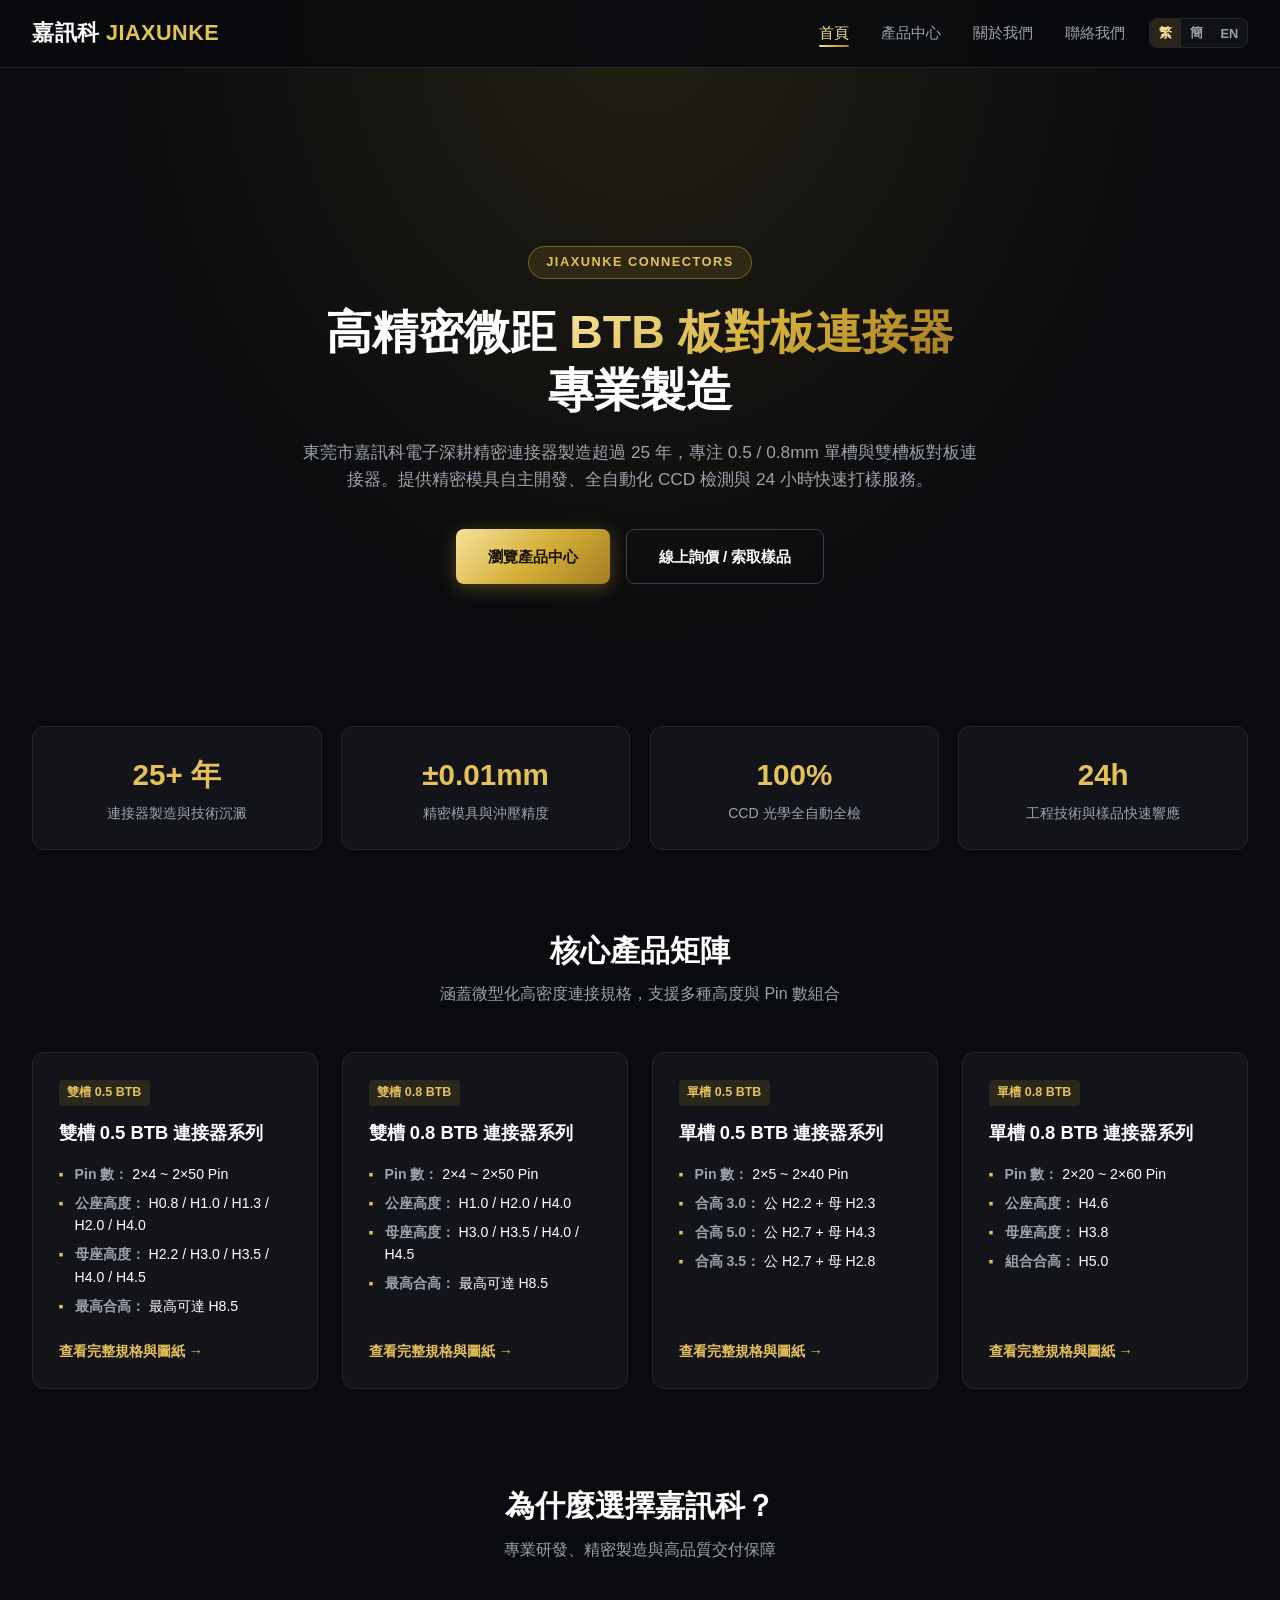
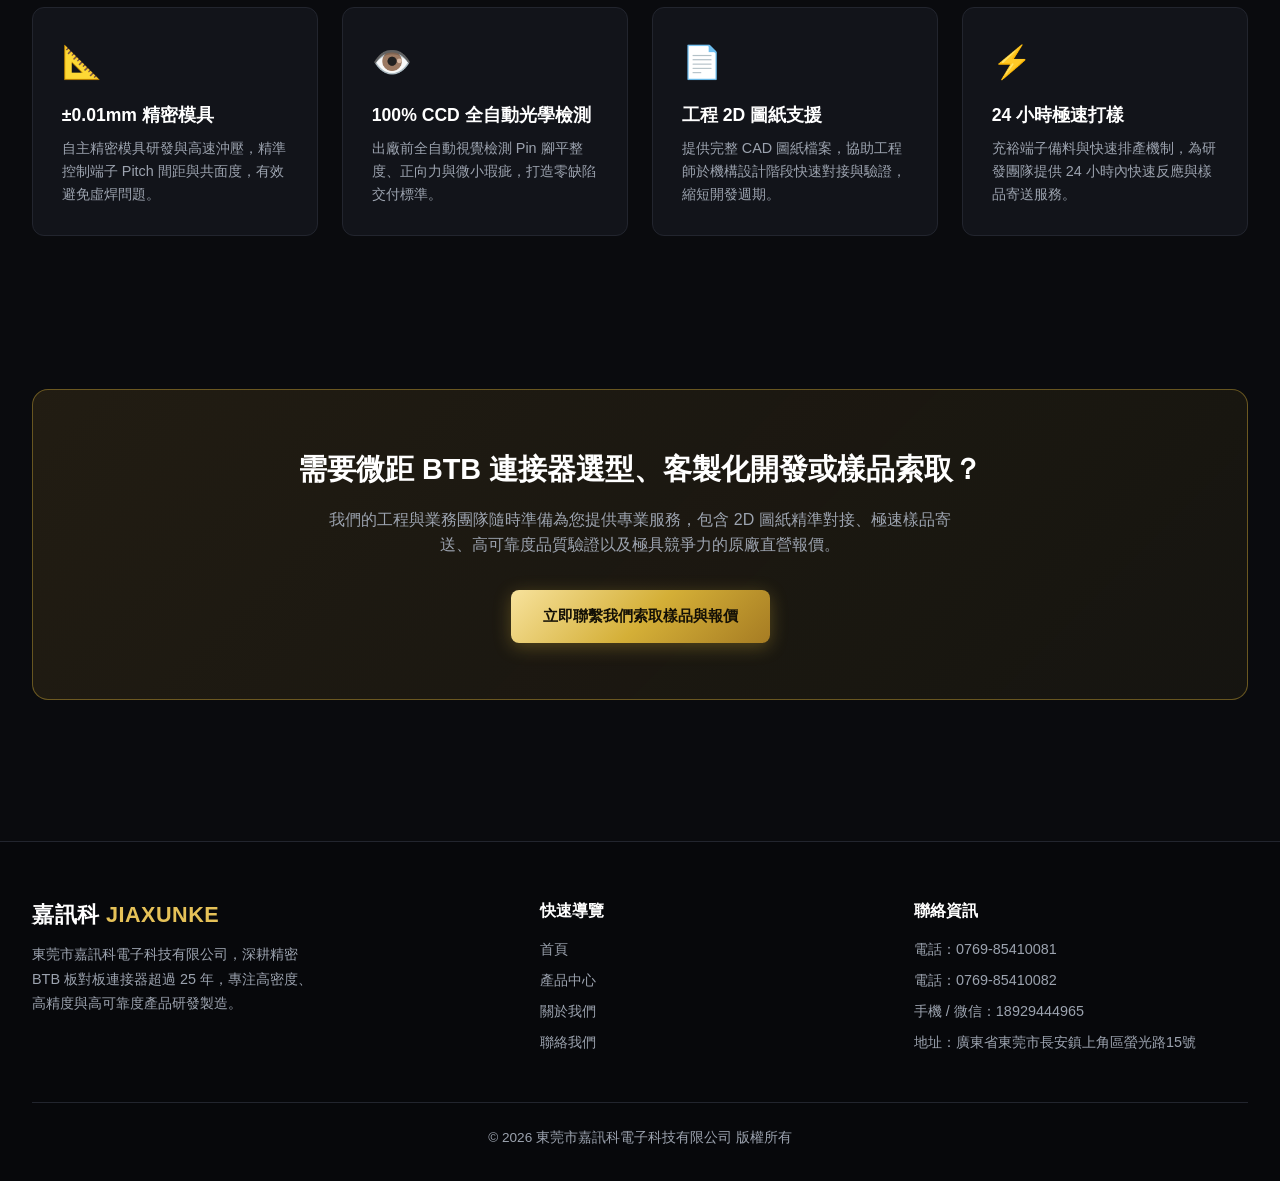
==== commit 8ea04b83: "Add files via upload" ====
--- a/index.html
+++ b/index.html
@@ -20,14 +20,14 @@
       justify-content: center;
       text-align: center;
       padding: 8.5rem 2rem 5rem;
-      background: radial-gradient(ellipse at 50% 0%, rgba(0, 242, 254, 0.12) 0%, transparent 60%);
+      background: radial-gradient(ellipse at 50% 0%, var(--gold-tint) 0%, transparent 60%);
     }
     .hero-content { max-width: 920px; }
     .hero-tag {
       display: inline-block;
       padding: 0.35rem 1.1rem;
-      background: rgba(0, 242, 254, 0.1);
-      border: 1px solid rgba(0, 242, 254, 0.4);
+      background: var(--gold-tint);
+      border: 1px solid var(--gold-border);
       color: var(--accent);
       border-radius: 20px;
       font-size: 0.8rem;
@@ -43,7 +43,7 @@
       margin-bottom: 1.2rem;
     }
     .hero h1 span {
-      background: linear-gradient(135deg, var(--accent-blue), var(--accent));
+      background: var(--gold-gradient);
       -webkit-background-clip: text;
       -webkit-text-fill-color: transparent;
       background-clip: text;
@@ -74,11 +74,12 @@
       text-align: center;
       transition: border-color 0.25s, transform 0.25s;
     }
-    .stat-item:hover { border-color: rgba(0, 242, 254, 0.35); transform: translateY(-3px); }
+    .stat-item:hover { border-color: var(--gold-border); transform: translateY(-3px); }
     .stat-num { font-size: 1.85rem; font-weight: 700; color: var(--accent); margin-bottom: 0.25rem; }
     .stat-desc { font-size: 0.88rem; color: var(--text-muted); }
 
     .section { max-width: 1280px; margin: 0 auto; padding: 4.8rem 2rem; }
+    .section.section-compact { padding-top: 1rem; }
     .section-title { text-align: center; margin-bottom: 2.8rem; }
     .section-title h2 { font-size: 1.85rem; color: #FFF; margin-bottom: 0.45rem; font-weight: 700; }
     .section-title p { color: var(--text-muted); font-size: 1rem; }
@@ -102,7 +103,7 @@
     .product-tag {
       display: inline-block;
       padding: 0.2rem 0.55rem;
-      background: rgba(0, 242, 254, 0.1);
+      background: var(--gold-tint);
       color: var(--accent);
       font-size: 0.78rem;
       font-weight: 600;
@@ -115,6 +116,7 @@
     .spec-list li::before { content: "▪"; color: var(--accent); position: absolute; left: 0; }
     .spec-highlight { color: #FFF; font-weight: 500; }
     .product-link { color: var(--accent); font-size: 0.9rem; font-weight: 600; display: inline-flex; gap: 0.35rem; }
+    .product-link:hover { color: var(--accent-light); }
 
     .feature-grid {
       display: grid;
@@ -128,14 +130,14 @@
       padding: 1.8rem;
       transition: border-color 0.25s;
     }
-    .feature-card:hover { border-color: rgba(0, 242, 254, 0.35); }
+    .feature-card:hover { border-color: var(--gold-border); }
     .feature-icon { font-size: 2rem; margin-bottom: 0.8rem; }
     .feature-card h3 { color: #FFF; font-size: 1.1rem; margin-bottom: 0.5rem; }
     .feature-card p { color: var(--text-muted); font-size: 0.9rem; }
 
     .cta-banner {
-      background: linear-gradient(135deg, rgba(79, 172, 254, 0.1), rgba(0, 242, 254, 0.05));
-      border: 1px solid rgba(0, 242, 254, 0.35);
+      background: linear-gradient(135deg, rgba(181, 137, 46, 0.14), rgba(212, 175, 55, 0.06));
+      border: 1px solid var(--gold-border);
       border-radius: 16px;
       padding: 3.5rem 2rem;
       text-align: center;
@@ -275,7 +277,7 @@
     </div>
   </section>
 
-  <section class="section" style="padding-top: 1rem;">
+  <section class="section section-compact">
     <div class="section-title">
       <h2 data-i18n="why_h">為什麼選擇嘉訊科？</h2>
       <p data-i18n="why_p">專業研發、精密製造與高品質交付保障</p>
--- a/style.css
+++ b/style.css
@@ -1,15 +1,21 @@
 :root {
-  --bg-main: #0B0F19;
-  --bg-card: #111827;
-  --bg-footer: #080B12;
-  --accent: #00F2FE;
-  --accent-blue: #4FACFE;
+  --bg-main: #0A0B0E;
+  --bg-card: #12141A;
+  --bg-footer: #07080B;
+  /* 黑金漸變色票 */
+  --accent: #E5C158;
+  --accent-light: #F7E29C;
+  --accent-blue: #B5892E; /* 向下相容舊變數名稱 */
+  --gold-gradient: linear-gradient(135deg, #F7E29C 0%, #D4AF37 52%, #A67C23 100%);
+  --gold-tint: rgba(212, 175, 55, 0.12);
+  --gold-border: rgba(212, 175, 55, 0.42);
+  --gold-glow: rgba(212, 175, 55, 0.32);
   --text-main: #F3F4F6;
   --text-muted: #9CA3AF;
-  --border: #1F2937;
-  --border-hover: #374151;
+  --border: #22252E;
+  --border-hover: #3B3F4C;
   --radius: 12px;
-  --shadow: 0 10px 25px rgba(0, 0, 0, 0.4);
+  --shadow: 0 12px 28px rgba(0, 0, 0, 0.55);
 }
 
 * { margin: 0; padding: 0; box-sizing: border-box; }
@@ -29,7 +35,7 @@
   position: fixed;
   top: 0; left: 0; width: 100%;
   z-index: 1000;
-  background: rgba(11, 15, 25, 0.95);
+  background: rgba(10, 11, 14, 0.95);
   border-bottom: 1px solid var(--border);
 }
 .nav-container {
@@ -64,13 +70,13 @@
   transition: color 0.2s;
 }
 .nav-links a:hover,
-.nav-links a.active { color: var(--accent); }
+.nav-links a.active { color: var(--accent-light); }
 .nav-links a.active::after {
   content: "";
   position: absolute;
   bottom: -6px; left: 0;
   width: 100%; height: 2px;
-  background: var(--accent);
+  background: var(--gold-gradient);
   border-radius: 1px;
 }
 
@@ -93,10 +99,10 @@
   font-family: inherit;
   transition: all 0.2s;
 }
-.lang-btn:hover { color: var(--accent); }
+.lang-btn:hover { color: var(--accent-light); }
 .lang-btn.active {
-  background: rgba(0, 242, 254, 0.15);
-  color: var(--accent);
+  background: var(--gold-tint);
+  color: var(--accent-light);
 }
 
 .menu-toggle {
@@ -124,7 +130,7 @@
   display: none;
   position: fixed;
   inset: 0;
-  background: rgba(0, 0, 0, 0.55);
+  background: rgba(0, 0, 0, 0.6);
   z-index: 1001;
 }
 .nav-backdrop.active { display: block; }
@@ -151,7 +157,7 @@
   font-size: 1.05rem;
   color: var(--text-main);
 }
-.mobile-drawer a.active { color: var(--accent); }
+.mobile-drawer a.active { color: var(--accent-light); }
 
 /* Shared Buttons & Sections */
 .btn-primary {
@@ -159,17 +165,18 @@
   align-items: center;
   justify-content: center;
   padding: 0.9rem 2rem;
-  background: linear-gradient(135deg, var(--accent-blue), var(--accent));
-  color: #000;
-  font-weight: 600;
+  background: var(--gold-gradient);
+  color: #141006;
+  font-weight: 700;
   border-radius: 8px;
   font-size: 0.95rem;
   transition: all 0.25s ease;
-  box-shadow: 0 4px 18px rgba(0, 242, 254, 0.25);
+  box-shadow: 0 4px 18px var(--gold-glow);
 }
 .btn-primary:hover {
   transform: translateY(-2px);
-  box-shadow: 0 8px 28px rgba(0, 242, 254, 0.4);
+  filter: brightness(1.06);
+  box-shadow: 0 8px 28px rgba(212, 175, 55, 0.45);
 }
 .btn-secondary {
   display: inline-flex;
@@ -186,7 +193,8 @@
 }
 .btn-secondary:hover {
   border-color: var(--accent);
-  color: var(--accent);
+  color: var(--accent-light);
+  background: var(--gold-tint);
   transform: translateY(-2px);
 }
 
@@ -223,7 +231,7 @@
 .footer-col h4 { color: #FFF; font-size: 1rem; margin-bottom: 0.9rem; font-weight: 600; }
 .footer-col ul { list-style: none; }
 .footer-col li { margin-bottom: 0.5rem; color: var(--text-muted); font-size: 0.9rem; }
-.footer-col a:hover { color: var(--accent); }
+.footer-col a:hover { color: var(--accent-light); }
 .footer-bottom {
   max-width: 1280px;
   margin: 0 auto;
